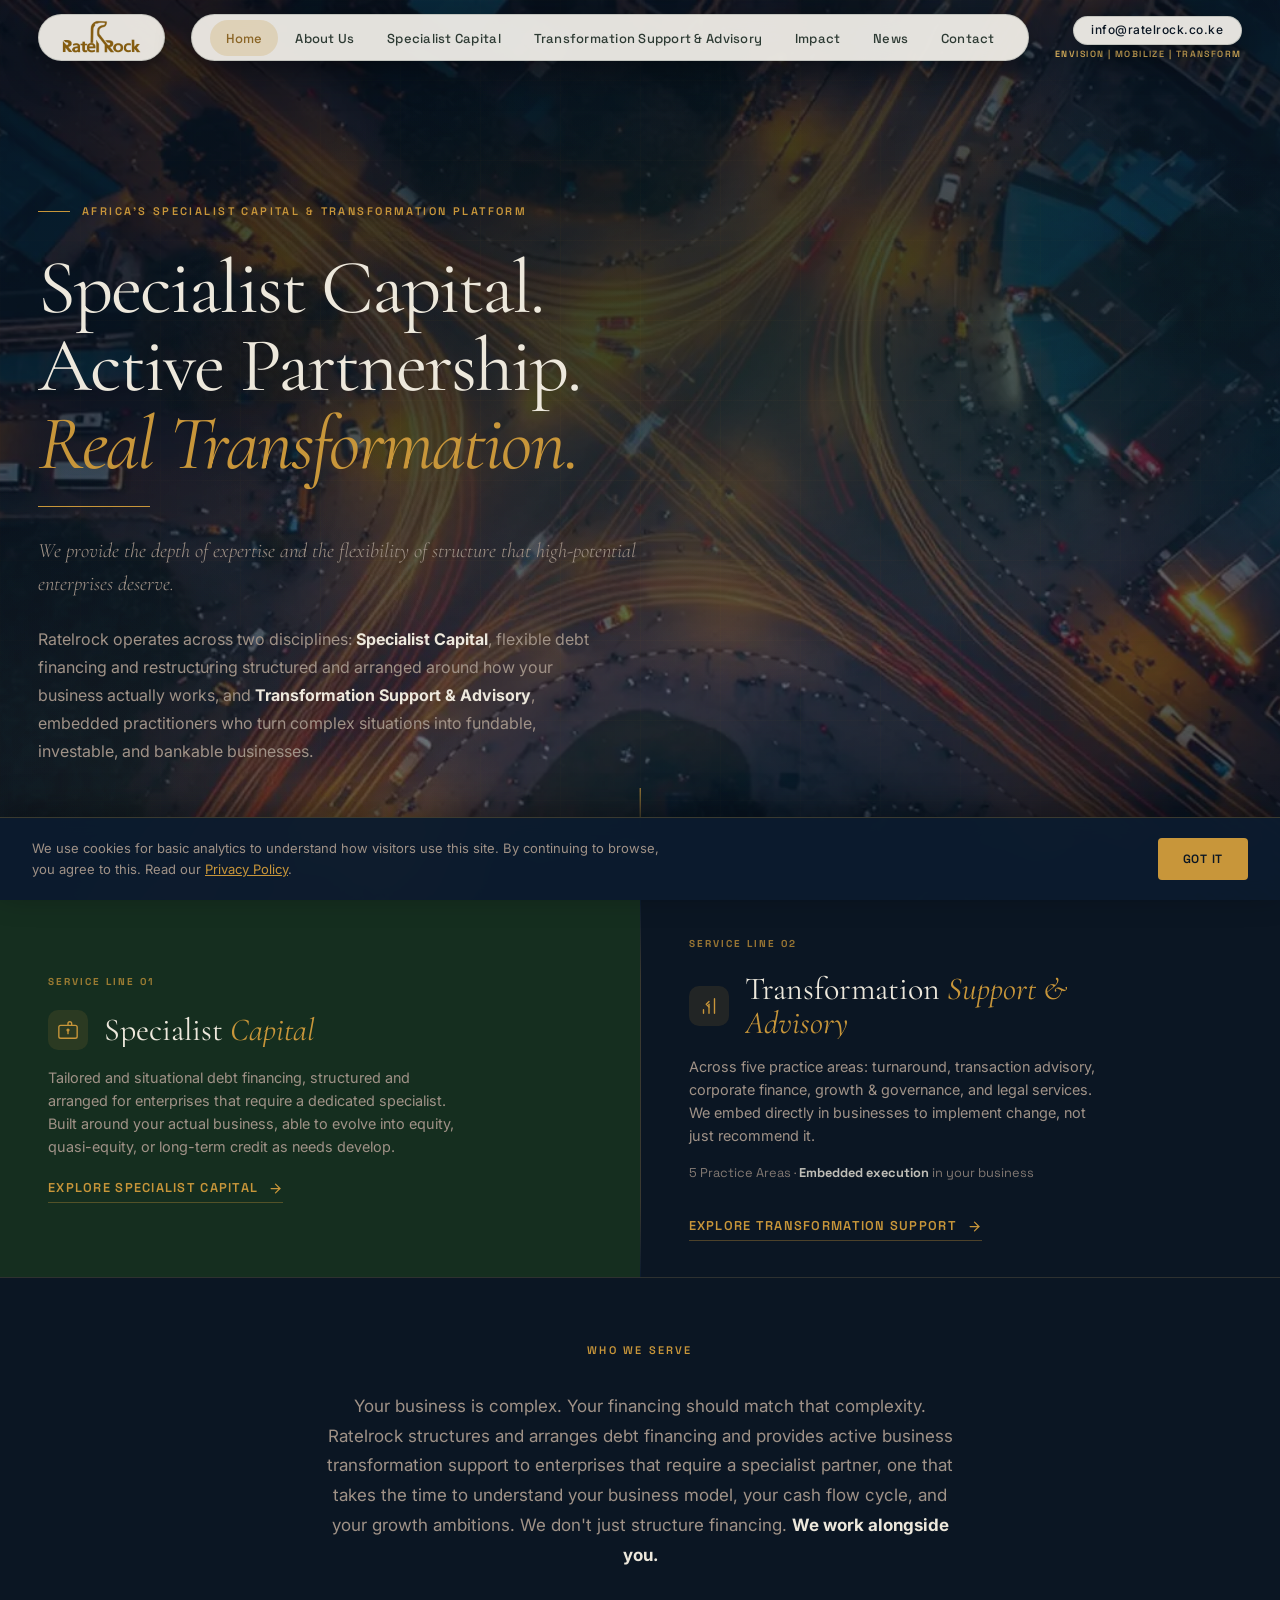
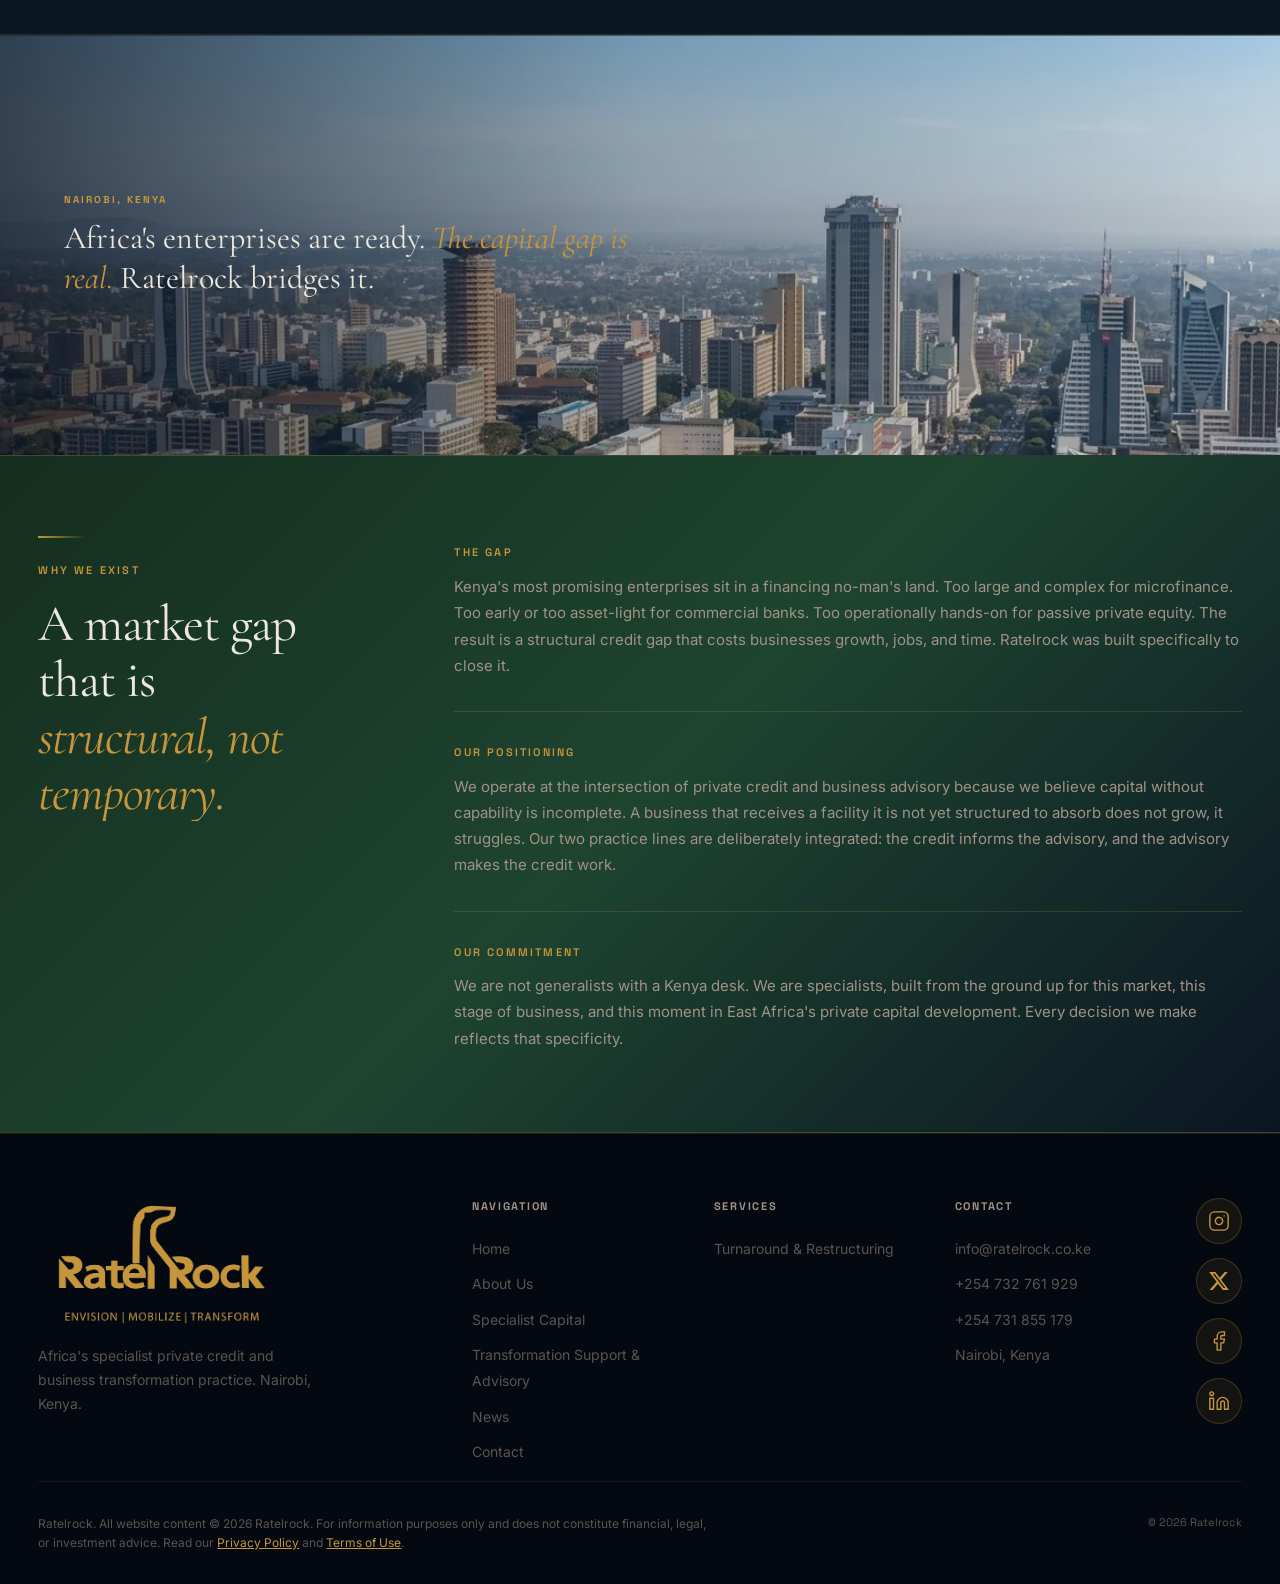
==== index.html @ 729c6f55 "Audit fixes: compress hero video to 1.4MB with poster, shorter intro curtain, skip link and main lan" ====
<!DOCTYPE html>
<html lang="en">
<head>
  <!-- Google tag (gtag.js) -->
  <script async src="https://www.googletagmanager.com/gtag/js?id=G-3D1BM93WL2"></script>
  <script>
    window.dataLayer = window.dataLayer || [];
    function gtag(){dataLayer.push(arguments);}
    gtag('js', new Date());
    gtag('config', 'G-3D1BM93WL2');
  </script>
  <meta charset="UTF-8" />
  <meta name="viewport" content="width=device-width, initial-scale=1.0" />
  <title>Ratelrock, Specialist Capital. Active Partnership. Real Transformation.</title>
  <meta name="description" content="Africa's specialist private credit and business transformation platform. Debt financing structured and arranged around your business, with hands-on transformation support for high-potential enterprises." />
  <link rel="canonical" href="https://www.ratelrock.com" />
  <!-- Open Graph -->
  <meta property="og:type" content="website" />
  <meta property="og:site_name" content="Ratelrock" />
  <meta property="og:title" content="Ratelrock | Specialist Capital. Active Partnership. Real Transformation." />
  <meta property="og:description" content="Africa's specialist private credit and business transformation platform. Debt financing structured and arranged around your business, with hands-on transformation support for high-potential enterprises." />
  <meta property="og:url" content="https://www.ratelrock.com" />
  <meta property="og:image" content="https://www.ratelrock.com/images/og/ratelrock-og.jpg" />
  <meta property="og:image:width" content="1200" />
  <meta property="og:image:height" content="630" />
  <!-- Twitter Card -->
  <meta name="twitter:card" content="summary_large_image" />
  <meta name="twitter:title" content="Ratelrock | Specialist Capital. Active Partnership. Real Transformation." />
  <meta name="twitter:description" content="Africa's specialist private credit and business transformation platform. Debt financing structured and arranged around your business, with hands-on transformation support for high-potential enterprises." />
  <meta name="twitter:image" content="https://www.ratelrock.com/images/og/ratelrock-og.jpg" />
  <link rel="preconnect" href="https://fonts.googleapis.com" />
  <link rel="preconnect" href="https://fonts.gstatic.com" crossorigin />
  <link rel="icon" href="favicon.png" type="image/png" sizes="32x32" />
  <link rel="icon" href="favicon.svg" type="image/svg+xml" />
  <link rel="icon" href="favicon.ico" sizes="32x32" />
  <link rel="stylesheet" href="css/style.css" />
  <link rel="stylesheet" href="css/nav-float.css?v=9" />
  <link rel="stylesheet" href="css/motion.css?v=5" />
  <script type="application/ld+json">
  {
    "@context": "https://schema.org",
    "@type": ["Organization", "FinancialService"],
    "name": "Ratelrock",
    "url": "https://www.ratelrock.com",
    "logo": "https://www.ratelrock.com/favicon.svg",
    "sameAs": [
      "https://www.instagram.com/ratelrockafrica",
      "https://x.com/RatelrockAfrica",
      "https://www.facebook.com/share/19UPVhDXEk/",
      "https://www.linkedin.com/company/ratelrockafrica/"
    ],
    "description": "Africa's specialist private credit and business transformation platform, structuring and arranging debt financing and providing hands-on transformation support for high-potential enterprises in Kenya and East Africa.",
    "address": {
      "@type": "PostalAddress",
      "addressLocality": "Nairobi",
      "addressCountry": "KE"
    },
    "contactPoint": [
      {
        "@type": "ContactPoint",
        "email": "info@ratelrock.co.ke",
        "contactType": "customer service"
      }
    ]
  }
  </script>
  <style>
    @media (max-width: 768px) {
      .why-exist-grid { grid-template-columns: 1fr !important; gap: 2.5rem !important; }
    }
    /* ===== WHAT WE DO - LIGHT BG + FLOATING SHAPES ===== */
    @keyframes wwd-float-a {
      0%,100% { transform: rotate(-28deg) translate(0,0); }
      30%     { transform: rotate(-26deg) translate(14px,-20px); }
      65%     { transform: rotate(-30deg) translate(-10px,12px); }
    }
    @keyframes wwd-float-b {
      0%,100% { transform: rotate(18deg) translate(0,0); }
      40%     { transform: rotate(20deg) translate(-18px,14px); }
      75%     { transform: rotate(16deg) translate(10px,-10px); }
    }
    @keyframes wwd-float-c {
      0%,100% { transform: rotate(38deg) translate(0,0); }
      50%     { transform: rotate(36deg) translate(12px,18px); }
    }
    @keyframes wwd-float-d {
      0%,100% { transform: rotate(-12deg) translate(0,0); }
      45%     { transform: rotate(-14deg) translate(-8px,-14px); }
      80%     { transform: rotate(-10deg) translate(14px,8px); }
    }
    .wwd-shapes {
      position: absolute;
      inset: 0;
      overflow: hidden;
      pointer-events: none;
      z-index: 0;
    }
    .wwd-shape {
      position: absolute;
      border-radius: 70px;
      will-change: transform;
    }
    /* Service cards on light bg */
    #what-we-do .service-card {
      background: #fff;
      border: 1px solid rgba(21,46,31,0.1);
      box-shadow: 0 2px 20px rgba(21,46,31,0.06);
    }
    #what-we-do .service-card:hover {
      background: #fff;
      border-color: rgba(200,150,58,0.4);
      box-shadow: 0 8px 32px rgba(21,46,31,0.1);
    }
    #what-we-do .service-card__title { color: var(--c-dark-text); }
    #what-we-do .service-card__body  { color: var(--c-dark-text-2); }
    #what-we-do .service-card__meta  { color: var(--c-dark-text-2); }
    #what-we-do .service-card__meta strong { color: var(--c-dark-text); }
    #what-we-do .section-title    { color: var(--c-dark-text); }
    #what-we-do .section-subtitle { color: var(--c-dark-text-2); }
    #what-we-do .section-eyebrow  { color: var(--c-gold); }

    /* ===== RATELROCK DIFFERENCE - floating shapes ===== */
    .rld-shapes {
      position: absolute;
      inset: 0;
      overflow: hidden;
      pointer-events: none;
      z-index: 0;
    }
    .rld-shape {
      position: absolute;
      border-radius: 70px;
      will-change: transform;
    }
    #difference .container { position: relative; z-index: 1; }

    /* ===== GATEWAY PANELS ===== */
    .gateway {
      display: flex;
      min-height: 200px;
      border-bottom: 1px solid var(--c-border);
    }
    .gateway__panel {
      flex: 1;
      position: relative;
      overflow: hidden;
      text-decoration: none;
      display: flex;
      align-items: center;
      padding: 2.25rem 3rem;
      transition: background 0.35s ease;
    }
    .gateway__panel--capital   { background: var(--c-green); }
    .gateway__panel--transform { background: var(--c-bg-2); }
    .gateway__panel::before {
      content: attr(data-num);
      position: absolute;
      top: -0.15em;
      right: 1.5rem;
      font-family: var(--f-display);
      font-size: clamp(9rem, 15vw, 16rem);
      font-weight: 700;
      color: rgba(255,255,255,0.04);
      line-height: 1;
      pointer-events: none;
      user-select: none;
    }
    .gateway__panel-inner {
      position: relative;
      z-index: 1;
      max-width: 480px;
    }
    .gateway__eyebrow {
      font-family: var(--f-ui);
      font-size: 0.625rem;
      font-weight: 700;
      letter-spacing: 0.2em;
      text-transform: uppercase;
      color: rgba(200,150,58,0.75);
      margin-bottom: 1.25rem;
    }
    .gateway__title {
      font-family: var(--f-display);
      font-size: clamp(1.75rem, 2.5vw, 2.75rem);
      font-weight: 400;
      line-height: 1.05;
      color: var(--c-text);
      margin-bottom: 1rem;
    }
    .gateway__title em { font-style: italic; color: var(--c-gold); }
    .gateway__title-row {
      display: flex;
      align-items: center;
      gap: 1rem;
      margin-bottom: 1rem;
    }
    .gateway__icon {
      display: inline-flex;
      align-items: center;
      justify-content: center;
      width: 40px;
      height: 40px;
      flex-shrink: 0;
      border-radius: 10px;
      background: rgba(200,150,58,0.12);
      color: var(--c-gold);
    }
    .gateway__title { margin-bottom: 0; }
    .gateway__sub {
      font-size: 0.9rem;
      line-height: 1.6;
      color: var(--c-text-2);
      margin-bottom: 1rem;
      max-width: 420px;
    }
    .gateway__meta {
      font-family: var(--f-ui);
      font-size: 0.8rem;
      color: var(--c-text-2);
      margin-bottom: 1.75rem;
      opacity: 0.8;
    }
    .gateway__meta strong { color: var(--c-text); }
    .gateway__cta {
      display: inline-flex;
      align-items: center;
      gap: 0.6rem;
      font-family: var(--f-ui);
      font-size: 0.8rem;
      font-weight: 600;
      letter-spacing: 0.1em;
      text-transform: uppercase;
      color: var(--c-gold);
      border-bottom: 1px solid rgba(200,150,58,0.35);
      padding-bottom: 0.25rem;
      transition: gap 0.25s ease, border-color 0.25s ease;
    }
    .gateway__panel:hover .gateway__cta {
      gap: 1rem;
      border-color: var(--c-gold);
    }
    .gateway__panel--capital:hover,
    .gateway__panel--transform:hover { background: var(--c-light); }
    /* Text colour flip on hover */
    .gateway__eyebrow,
    .gateway__title,
    .gateway__title em,
    .gateway__sub,
    .gateway__meta,
    .gateway__meta strong,
    .gateway__cta { transition: color 0.35s ease; }
    .gateway__panel:hover .gateway__eyebrow  { color: var(--c-gold); opacity:1; }
    .gateway__panel:hover .gateway__title    { color: var(--c-dark-text); }
    .gateway__panel:hover .gateway__title em { color: var(--c-gold); }
    .gateway__panel:hover .gateway__sub      { color: var(--c-dark-text-2); }
    .gateway__panel:hover .gateway__meta     { color: var(--c-dark-text-2); opacity:1; }
    .gateway__panel:hover .gateway__meta strong { color: var(--c-dark-text); }
    .gateway__panel:hover .gateway__cta      { color: var(--c-gold); border-color: rgba(200,150,58,0.5); }
    .gateway__panel:hover .gateway__icon     { background: rgba(21,46,31,0.08); }
    .gateway__panel:hover::before            { color: rgba(21,46,31,0.04); }
    /* Pill shapes - hidden until hover */
    .gateway__pills {
      position: absolute;
      inset: 0;
      overflow: hidden;
      pointer-events: none;
      z-index: 0;
    }
    .gateway__pill {
      position: absolute;
      border-radius: 70px;
      opacity: 0;
      will-change: transform, opacity;
      transition: opacity 0.6s ease, background 0.4s ease, border-color 0.4s ease;
    }
    .gateway__panel:hover .gateway__pill { opacity: 1; }
    /* Light-surface pill colours on hover */
    .gateway__panel:hover .gateway__pill {
      background: rgba(21,46,31,0.06) !important;
      box-shadow: 0 4px 28px rgba(21,46,31,0.04), inset 0 1px 0 rgba(255,255,255,0.55) !important;
      border: 1px solid rgba(21,46,31,0.06) !important;
    }
    .gateway__divider {
      width: 1px;
      flex-shrink: 0;
      align-self: stretch;
      background: linear-gradient(to bottom,
        transparent 0%,
        rgba(200,150,58,0.25) 20%,
        rgba(200,150,58,0.25) 80%,
        transparent 100%);
    }
    @media (max-width: 768px) {
      .gateway { flex-direction: column; min-height: auto; }
      .gateway__panel { padding: 3.5rem 1.5rem; }
      .gateway__divider {
        width: auto; height: 1px;
        background: linear-gradient(to right,
          transparent 0%,
          rgba(200,150,58,0.25) 20%,
          rgba(200,150,58,0.25) 80%,
          transparent 100%);
      }
    }
  </style>
</head>
<body>
<a class="skip-link" href="#main-content">Skip to main content</a>

<!-- ===== NAVIGATION ===== -->
<nav class="nav" role="navigation" aria-label="Main navigation">
  <div class="nav__inner">
    <a href="/" class="nav__logo" aria-label="Ratelrock, Home">
      <img src="images/Logos/logo.png" alt="Ratelrock" style="width:157px;height:56px;object-fit:contain;display:block;">
    </a>
    <div class="nav__pill">
      <ul class="nav__links" role="list">
      <li><a href="/"                   class="nav__link nav__link--active">Home</a></li>
      <li><a href="/about"                   class="nav__link">About Us</a></li>
      <li><a href="/special-capital"          class="nav__link">Specialist Capital</a></li>
      <li><a href="/transformation-support-advisory" class="nav__link">Transformation Support &amp; Advisory</a></li>
      <li><a href="/impact"                  class="nav__link">Impact</a></li>
      <li><a href="/news"                    class="nav__link">News</a></li>
      <li><a href="/contact"                 class="nav__link">Contact</a></li>
    </ul>
      <button class="nav__hamburger" aria-label="Open menu" aria-expanded="false">
      <span></span><span></span><span></span>
    </button>
    </div>
    <div class="nav__ctas">
      <a href="mailto:info@ratelrock.co.ke" class="nav__email" aria-label="Email Ratelrock">info@ratelrock.co.ke</a>
      <p class="nav__tagline">Envision | Mobilize | Transform</p>
    </div>
  </div>
</nav>

<!-- Mobile Nav -->
<nav class="mobile-nav" aria-label="Mobile navigation" style="display:none;">
  <button class="mobile-nav__close" aria-label="Close menu">?</button>
  <a href="/"                   class="mobile-nav__link">Home</a>
  <a href="/about"                   class="mobile-nav__link">About Us</a>
  <a href="/special-capital"          class="mobile-nav__link">Specialist Capital</a>
  <a href="/transformation-support-advisory" class="mobile-nav__link">Transformation Support &amp; Advisory</a>
  <a href="/impact"                  class="mobile-nav__link">Impact</a>
  <a href="/news"                    class="mobile-nav__link">News</a>
  <a href="/contact"                 class="mobile-nav__link">Contact</a>
</nav>
<main id="main-content" tabindex="-1">

<!-- ===== HERO ===== -->
<section class="hero" aria-label="Hero">
  <div class="hero__bg">
    <video autoplay muted loop playsinline preload="metadata" poster="images/hero/home-poster.webp">
      <source src="images/hero/home.mp4" type="video/mp4">
    </video>
  </div>
  <div class="hero__grid" aria-hidden="true"></div>


  <div class="container">
    <div class="hero__content">
      <p class="hero__label hero-anim">Africa's Specialist Capital &amp; Transformation Platform</p>
      <h1 class="hero__title hero-anim">
        Specialist Capital.<br>
        Active Partnership.<br>
        <em>Real Transformation.</em>
      </h1>
      <p class="hero__subtitle hero-anim">
        We provide the depth of expertise and the flexibility of structure that high-potential enterprises deserve.
      </p>
      <p class="hero__body hero-anim">
        Ratelrock operates across two disciplines: <strong style="color:var(--c-text);">Specialist Capital</strong>, flexible debt financing and restructuring structured and arranged around how your business actually works, and <strong style="color:var(--c-text);">Transformation Support &amp; Advisory</strong>, embedded practitioners who turn complex situations into fundable, investable, and bankable businesses.
      </p>
    </div>
  </div>

  <div class="hero__scroll" aria-hidden="true">
    <div class="hero__scroll-line"></div>
    <span>Scroll</span>
  </div>
</section>

<!-- ===== GATEWAY PANELS ===== -->
<section class="gateway" aria-label="Our two disciplines">

  <a href="/special-capital" class="gateway__panel gateway__panel--capital" data-num="01">
    <div class="gateway__pills" aria-hidden="true">
      <div class="gateway__pill" style="width:420px;height:88px;top:-30px;left:-80px;animation:wwd-float-a 22s ease-in-out infinite;"></div>
      <div class="gateway__pill" style="width:300px;height:70px;top:45%;right:-60px;animation:wwd-float-b 26s ease-in-out infinite;animation-delay:-7s;"></div>
      <div class="gateway__pill" style="width:360px;height:78px;bottom:-28px;left:20%;animation:wwd-float-c 28s ease-in-out infinite;animation-delay:-12s;"></div>
      <div class="gateway__pill" style="width:260px;height:65px;top:20%;left:35%;animation:wwd-float-d 24s ease-in-out infinite;animation-delay:-4s;"></div>
    </div>
    <div class="gateway__panel-inner reveal" style="position:relative;z-index:1;">
      <p class="gateway__eyebrow">Service Line 01</p>
      <div class="gateway__title-row">
        <div class="gateway__icon" aria-hidden="true">
          <svg width="22" height="22" viewBox="0 0 24 24" fill="none" stroke="currentColor" stroke-width="1.5" stroke-linecap="round" stroke-linejoin="round"><rect x="2" y="7" width="20" height="14" rx="2"/><path d="M16 7V5a2 2 0 0 0-4 0v2"/><line x1="12" y1="12" x2="12" y2="16"/><circle cx="12" cy="12" r="1" fill="currentColor"/></svg>
        </div>
        <h2 class="gateway__title">Specialist <em>Capital</em></h2>
      </div>
      <p class="gateway__sub">Tailored and situational debt financing, structured and arranged for enterprises that require a dedicated specialist. Built around your actual business, able to evolve into equity, quasi-equity, or long-term credit as needs develop.</p>

      <span class="gateway__cta">
        Explore Specialist Capital
        <svg width="15" height="15" viewBox="0 0 24 24" fill="none" stroke="currentColor" stroke-width="2" stroke-linecap="round" stroke-linejoin="round" aria-hidden="true"><path d="M5 12h14"/><path d="m12 5 7 7-7 7"/></svg>
      </span>
    </div>
  </a>

  <div class="gateway__divider" aria-hidden="true"></div>

  <a href="/transformation-support-advisory" class="gateway__panel gateway__panel--transform" data-num="02">
    <div class="gateway__pills" aria-hidden="true">
      <div class="gateway__pill" style="width:380px;height:82px;top:-25px;right:-60px;animation:wwd-float-b 24s ease-in-out infinite;animation-delay:-5s;"></div>
      <div class="gateway__pill" style="width:320px;height:72px;top:40%;left:-50px;animation:wwd-float-a 27s ease-in-out infinite;animation-delay:-10s;"></div>
      <div class="gateway__pill" style="width:440px;height:90px;bottom:-30px;right:10%;animation:wwd-float-d 30s ease-in-out infinite;animation-delay:-16s;"></div>
      <div class="gateway__pill" style="width:280px;height:66px;top:18%;left:40%;animation:wwd-float-c 22s ease-in-out infinite;animation-delay:-8s;"></div>
    </div>
    <div class="gateway__panel-inner reveal" style="position:relative;z-index:1;">
      <p class="gateway__eyebrow">Service Line 02</p>
      <div class="gateway__title-row">
        <div class="gateway__icon" aria-hidden="true">
          <svg width="22" height="22" viewBox="0 0 24 24" fill="none" stroke="currentColor" stroke-width="1.5" stroke-linecap="round" stroke-linejoin="round"><path d="M12 20V10"/><path d="M18 20V4"/><path d="M6 20v-4"/><path d="M12 7l-3 3 3 3"/></svg>
        </div>
        <h2 class="gateway__title">Transformation <em>Support &amp; Advisory</em></h2>
      </div>
      <p class="gateway__sub">Across five practice areas: turnaround, transaction advisory, corporate finance, growth &amp; governance, and legal services. We embed directly in businesses to implement change, not just recommend it.</p>
      <p class="gateway__meta">5 Practice Areas · <strong>Embedded execution</strong> in your business</p>
      <span class="gateway__cta">
        Explore Transformation Support
        <svg width="15" height="15" viewBox="0 0 24 24" fill="none" stroke="currentColor" stroke-width="2" stroke-linecap="round" stroke-linejoin="round" aria-hidden="true"><path d="M5 12h14"/><path d="m12 5 7 7-7 7"/></svg>
      </span>
    </div>
  </a>

</section>

<!-- ===== DUAL AUDIENCE TOGGLE ===== -->
<section class="section--sm" style="background:var(--c-bg-2); border-bottom:1px solid var(--c-border);">
  <div class="container">
    <div class="reveal" style="text-align:center; margin-bottom:2rem;">
      <p class="section-eyebrow">Who We Serve</p>
    </div>
    <div id="panel-enterprise" class="toggle__panel active" role="tabpanel">
      <p class="toggle__content">
        Your business is complex. Your financing should match that complexity. Ratelrock structures and arranges debt financing and provides active business transformation support to enterprises that require a specialist partner, one that takes the time to understand your business model, your cash flow cycle, and your growth ambitions. We don't just structure financing. <strong style="color:var(--c-text);">We work alongside you.</strong>
      </p>
    </div>
  </div>
</section>


<!-- ===== NAIROBI IMAGE BREAK ===== -->
<div class="img-full-section reveal">
  <img src="images/other_images/Nairobi.webp" alt="Nairobi cityscape, Kenya's commercial capital" loading="lazy" />
  <div class="img-full-section__overlay"></div>
  <div class="img-full-section__content">
    <div style="max-width:600px;">
      <p style="font-family:var(--f-ui);font-size:0.625rem;font-weight:700;letter-spacing:0.2em;text-transform:uppercase;color:var(--c-gold);margin-bottom:0.625rem;">Nairobi, Kenya</p>
      <p style="font-family:var(--f-display);font-size:clamp(1.375rem,2.5vw,2.125rem);font-weight:400;color:var(--c-text);line-height:1.25;">Africa's enterprises are ready. <em style="color:var(--c-gold);">The capital gap is real.</em> Ratelrock bridges it.</p>
    </div>
  </div>
</div>

<!-- ===== WHY WE EXIST ===== -->
<section class="section investor-band" id="why-ratelrock">
  <div class="container">
    <div style="display:grid; grid-template-columns: 320px 1fr; gap: 6rem; align-items: start;; transition-delay:0ms;" class="reveal why-exist-grid">

      <div>
        <div class="gold-line"></div>
        <p class="section-eyebrow">Why We Exist</p>
        <h2 class="section-title">A market gap that is<br><em>structural, not temporary.</em></h2>
      </div>

      <div style="display:flex; flex-direction:column; gap:2rem; padding-top:0.5rem;">
        <div style="padding-bottom:2rem; border-bottom:1px solid rgba(200,150,58,0.2);">
          <p class="section-eyebrow" style="margin-bottom:0.75rem;">The Gap</p>
          <p style="font-size:0.9375rem;line-height:1.75;color:var(--c-text-2);">Kenya's most promising enterprises sit in a financing no-man's land. Too large and complex for microfinance. Too early or too asset-light for commercial banks. Too operationally hands-on for passive private equity. The result is a structural credit gap that costs businesses growth, jobs, and time. Ratelrock was built specifically to close it.</p>
        </div>
        <div style="padding-bottom:2rem; border-bottom:1px solid rgba(200,150,58,0.2);">
          <p class="section-eyebrow" style="margin-bottom:0.75rem;">Our Positioning</p>
          <p style="font-size:0.9375rem;line-height:1.75;color:var(--c-text-2);">We operate at the intersection of private credit and business advisory because we believe capital without capability is incomplete. A business that receives a facility it is not yet structured to absorb does not grow, it struggles. Our two practice lines are deliberately integrated: the credit informs the advisory, and the advisory makes the credit work.</p>
        </div>
        <div>
          <p class="section-eyebrow" style="margin-bottom:0.75rem;">Our Commitment</p>
          <p style="font-size:0.9375rem;line-height:1.75;color:var(--c-text-2);">We are not generalists with a Kenya desk. We are specialists, built from the ground up for this market, this stage of business, and this moment in East Africa's private capital development. Every decision we make reflects that specificity.</p>
        </div>
      </div>

    </div>
  </div>
</section>


  </div>
</div>
<!-- ===== FOOTER ===== -->
</main>
<footer class="footer" role="contentinfo">
  <div class="container">
    <div class="footer__inner">
      <div class="footer__brand-col">
        <img src="images/Logos/footer.png" alt="Ratelrock" loading="lazy" style="width:100%;max-width:250px;height:auto;margin-bottom:0.75rem;display:block;">
        <p class="footer__brand-desc">Africa's specialist private credit and business transformation practice. Nairobi, Kenya.</p>
      </div>

      <div>
        <p class="footer__col-title">Navigation</p>
        <ul class="footer__links">
          <li><a href="/"                   class="footer__link">Home</a></li>
          <li><a href="/about"                   class="footer__link">About Us</a></li>
          <li><a href="/special-capital"          class="footer__link">Specialist Capital</a></li>
          <li><a href="/transformation-support-advisory" class="footer__link">Transformation Support &amp; Advisory</a></li>
          <li><a href="/news"                    class="footer__link">News</a></li>
          <li><a href="/contact"                 class="footer__link">Contact</a></li>
        </ul>
      </div>

      <div>
        <p class="footer__col-title">Services</p>
        <ul class="footer__links">
          <li><a href="/transformation-support-advisory" class="footer__link">Turnaround &amp; Restructuring</a></li>
        </ul>
      </div>

      <div>
        <p class="footer__col-title">Contact</p>
        <ul class="footer__links">
          <li><a href="mailto:info@ratelrock.co.ke" class="footer__link">info@ratelrock.co.ke</a></li>
          <li><a href="tel:+254732761929" class="footer__link">+254 732 761 929</a></li>
          <li><a href="tel:+254731855179" class="footer__link">+254 731 855 179</a></li>
          <li><span class="footer__link" style="cursor:default;">Nairobi, Kenya</span></li>
        </ul>
      </div>
      <div class="footer__social-col">
        <div class="footer__social">
          <a href="https://www.instagram.com/ratelrockafrica" target="_blank" rel="noopener noreferrer" aria-label="Ratelrock on Instagram" class="footer__social-link"><svg viewBox="0 0 24 24" fill="none" stroke="currentColor" stroke-width="1.5" stroke-linecap="round" stroke-linejoin="round" aria-hidden="true"><rect x="2" y="2" width="20" height="20" rx="5" ry="5"/><path d="M16 11.37A4 4 0 1 1 12.63 8 4 4 0 0 1 16 11.37z"/><line x1="17.5" y1="6.5" x2="17.51" y2="6.5"/></svg></a>
          <a href="https://x.com/RatelrockAfrica" target="_blank" rel="noopener noreferrer" aria-label="Ratelrock on X" class="footer__social-link"><svg viewBox="0 0 24 24" fill="currentColor" aria-hidden="true"><path d="M18.244 2.25h3.308l-7.227 8.26 8.502 11.24H16.17l-5.214-6.817L4.99 21.75H1.68l7.73-8.835L1.254 2.25H8.08l4.713 6.231zm-1.161 17.52h1.833L7.084 4.126H5.117z"/></svg></a>
          <a href="https://www.facebook.com/share/19UPVhDXEk/" target="_blank" rel="noopener noreferrer" aria-label="Ratelrock on Facebook" class="footer__social-link"><svg viewBox="0 0 24 24" fill="none" stroke="currentColor" stroke-width="1.5" stroke-linecap="round" stroke-linejoin="round" aria-hidden="true"><path d="M18 2h-3a5 5 0 0 0-5 5v3H7v4h3v8h4v-8h3l1-4h-4V7a1 1 0 0 1 1-1h3z"/></svg></a>
          <a href="https://www.linkedin.com/company/ratelrockafrica/" target="_blank" rel="noopener noreferrer" aria-label="Ratelrock on LinkedIn" class="footer__social-link"><svg viewBox="0 0 24 24" fill="none" stroke="currentColor" stroke-width="1.5" stroke-linecap="round" stroke-linejoin="round" aria-hidden="true"><path d="M16 8a6 6 0 0 1 6 6v7h-4v-7a2 2 0 0 0-2-2 2 2 0 0 0-2 2v7h-4v-7a6 6 0 0 1 6-6z"/><rect x="2" y="9" width="4" height="12"/><circle cx="4" cy="4" r="2"/></svg></a>
        </div>
      </div>

    </div>

      <div class="footer__disclaimer-block">
        <p class="footer__legal">Ratelrock. All website content &copy; 2026 Ratelrock. For information purposes only and does not constitute financial, legal, or investment advice. Read our <a href="/privacy-policy" style="color:var(--c-gold);text-decoration:underline;">Privacy Policy</a> and <a href="/terms-of-use" style="color:var(--c-gold);text-decoration:underline;">Terms of Use</a>.</p>
        <p class="footer__copy">&copy; 2026 Ratelrock</p>
      </div>
  </div>
</footer>

<div class="cookie-banner" role="region" aria-label="Cookie notice">
  <p class="cookie-banner__text">We use cookies for basic analytics to understand how visitors use this site. By continuing to browse, you agree to this. Read our <a href="/privacy-policy">Privacy Policy</a>.</p>
  <div class="cookie-banner__actions">
    <button type="button" class="cookie-banner__btn cookie-banner__btn--accept">Got it</button>
  </div>
</div>
<script src="js/main.js"></script>
<script src="js/nav-float.js?v=1"></script>
<script src="js/motion.js?v=5"></script>
</body>
</html>
---- css/style.css ----
﻿/* ======================================================
   RATELROCK - Global Stylesheet
   Premium Private Credit · East Africa
   ====================================================== */

@import url('https://fonts.googleapis.com/css2?family=Cormorant+Garamond:ital,wght@0,300;0,400;0,500;0,600;0,700;1,300;1,400;1,500&family=Inter:wght@300;400;500;600&family=Space+Grotesk:wght@300;400;500;600;700&display=swap');

/* ===== DESIGN TOKENS ===== */
:root {
  --c-bg:            #0C1B2E;
  --c-bg-2:          #0B1623;
  --c-bg-3:          #0F1F30;
  --c-bg-card:       rgba(255,255,255,0.03);
  --c-bg-card-hover: rgba(255,255,255,0.06);
  --c-green:         #152E1F;
  --c-green-2:       #1E4430;
  --c-gold:          #C8963A;
  --c-gold-2:        #DFB55E;
  --c-gold-bg:       rgba(200,150,58,0.08);
  --c-gold-border:   rgba(200,150,58,0.25);
  --c-text:          #EDE8DC;
  --c-text-2:        #A09287;
  --c-text-muted:    #5A5450;
  --c-light:         #F5F1EB;
  --c-light-2:       #EBE7E0;
  --c-dark-text:     #0B1623;
  --c-dark-text-2:   #3A3530;
  --c-border:        rgba(200,150,58,0.18);
  --c-border-light:  rgba(11,22,35,0.12);
  --c-white:         #FFFFFF;

  --f-display: 'Cormorant Garamond', Georgia, 'Times New Roman', serif;
  --f-body:    'Inter', -apple-system, BlinkMacSystemFont, 'Segoe UI', sans-serif;
  --f-ui:      'Space Grotesk', 'Inter', sans-serif;

  --ease-out:    cubic-bezier(0.22, 1, 0.36, 1);
  --ease-in-out: cubic-bezier(0.4, 0, 0.2, 1);
  --ease-spring: cubic-bezier(0.34, 1.56, 0.64, 1);

  --nav-h: 76px;
  --max-w: 1920px;
  --max-w-text: 760px;
}

/* ===== RESET & BASE ===== */
*, *::before, *::after { box-sizing: border-box; margin: 0; padding: 0; }

html {
  font-size: 16px;
  scroll-behavior: smooth;
  -webkit-font-smoothing: antialiased;
  -moz-osx-font-smoothing: grayscale;
  overflow-x: hidden;
}

body {
  font-family: var(--f-body);
  font-size: 1rem;
  line-height: 1.6;
  color: var(--c-text);
  background: var(--c-bg);
  overflow-x: hidden;
}

img { display: block; max-width: 100%; }
a { color: inherit; text-decoration: none; }
ul, ol { list-style: none; }
button { cursor: pointer; border: none; background: none; font-family: inherit; }
input, textarea, select { font-family: inherit; }

/* ===== TYPOGRAPHY ===== */
.t-label {
  font-family: var(--f-ui);
  font-size: 0.6875rem;
  font-weight: 600;
  letter-spacing: 0.16em;
  text-transform: uppercase;
  color: var(--c-gold);
}

.t-display {
  font-family: var(--f-display);
  font-weight: 400;
  line-height: 1.05;
  letter-spacing: -0.02em;
}

.t-heading {
  font-family: var(--f-display);
  font-weight: 500;
  line-height: 1.15;
  letter-spacing: -0.015em;
}

.t-body {
  font-family: var(--f-body);
  font-weight: 400;
  line-height: 1.7;
}

/* ===== LAYOUT ===== */
.container {
  width: 100%;
  max-width: var(--max-w);
  margin: 0 auto;
  padding: 0 clamp(1.25rem, 3vw, 3.5rem);
}

.container--narrow {
  max-width: 900px;
}

.section {
  padding: 7rem 0;
}

.section--sm {
  padding: 4rem 0;
}

.section--lg {
  padding: 10rem 0;
}

/* ===== NAVIGATION ===== */
.nav {
  position: fixed;
  top: 0;
  left: 0;
  right: 0;
  z-index: 1000;
  height: var(--nav-h);
  display: flex;
  align-items: center;
  transition: background 400ms var(--ease-in-out),
              box-shadow 400ms var(--ease-in-out),
              backdrop-filter 400ms var(--ease-in-out);
}

.nav.scrolled {
  background: rgba(21, 46, 31, 0.92);
  backdrop-filter: saturate(1.8) blur(20px);
  -webkit-backdrop-filter: saturate(1.8) blur(20px);
  box-shadow: 0 1px 0 rgba(200,150,58,0.15), 0 4px 32px rgba(0,0,0,0.4);
}

.nav__inner {
  display: flex;
  align-items: center;
  justify-content: space-between;
  width: 100%;
  max-width: var(--max-w);
  margin: 0 auto;
  padding: 0 clamp(1.25rem, 3vw, 3.5rem);
}

.nav__logo {
  display: flex;
  align-items: center;
  gap: 0.5rem;
  flex-shrink: 0;
}

.nav__logo-mark {
  width: 36px;
  height: 36px;
  background: linear-gradient(135deg, var(--c-gold) 0%, var(--c-gold-2) 100%);
  border-radius: 6px;
  display: flex;
  align-items: center;
  justify-content: center;
  font-family: var(--f-display);
  font-size: 1.125rem;
  font-weight: 600;
  color: var(--c-bg);
  letter-spacing: -0.02em;
}

.nav__logo-text {
  font-family: var(--f-display);
  font-size: 1.375rem;
  font-weight: 500;
  letter-spacing: 0.04em;
  color: var(--c-text);
}

.nav__logo-sub {
  font-family: var(--f-ui);
  font-size: 0.5625rem;
  font-weight: 500;
  letter-spacing: 0.12em;
  text-transform: uppercase;
  color: var(--c-text-2);
  display: block;
  line-height: 1;
}

.nav__links {
  display: flex;
  align-items: center;
  gap: 0.25rem;
}

.nav__link {
  font-family: var(--f-ui);
  font-size: 0.8125rem;
  font-weight: 500;
  letter-spacing: 0.02em;
  color: var(--c-text-2);
  padding: 0.5rem 0.875rem;
  border-radius: 6px;
  transition: color 200ms var(--ease-out), background 200ms var(--ease-out);
}

.nav__link:hover {
  color: var(--c-text);
  background: rgba(255,255,255,0.06);
}

.nav__link.active, .nav__link--active {
  color: var(--c-text);
  text-decoration: underline;
  text-decoration-color: var(--c-gold);
  text-decoration-thickness: 2.5px;
  text-underline-offset: 5px;
}

/* ── Nav dropdown ── */
.nav__item { position: relative; list-style: none; }
.nav__dropdown {
  position: absolute;
  top: calc(100% + 0.375rem);
  left: 0;
  min-width: 230px;
  background: var(--c-green);
  border: 1px solid rgba(200,150,58,0.25);
  border-radius: 10px;
  padding: 0.375rem;
  list-style: none;
  margin: 0;
  opacity: 0;
  pointer-events: none;
  transform: translateY(-6px);
  transition: opacity 180ms var(--ease-out), transform 180ms var(--ease-out);
  z-index: 200;
}
.nav__item--dropdown:hover .nav__dropdown {
  opacity: 1;
  pointer-events: all;
  transform: translateY(0);
}
.nav__dropdown__link {
  display: block;
  font-family: var(--f-ui);
  font-size: 0.775rem;
  font-weight: 500;
  letter-spacing: 0.02em;
  color: var(--c-text-2);
  padding: 0.575rem 0.875rem;
  border-radius: 6px;
  transition: color 180ms, background 180ms;
  white-space: nowrap;
}
.nav__dropdown__link:hover {
  color: var(--c-gold);
  background: rgba(200,150,58,0.08);
}

.nav__ctas {
  display: flex;
  flex-direction: column;
  align-items: flex-end;
  justify-content: center;
  gap: 0.375rem;
  margin-top: -0.375rem;
}

.nav__tagline {
  font-family: var(--f-ui);
  font-size: 0.5625rem;
  font-weight: 600;
  letter-spacing: 0.16em;
  text-transform: uppercase;
  color: var(--c-gold);
  white-space: nowrap;
}

.nav__email {
  font-size: 0.75rem;
  font-weight: 500;
  letter-spacing: 0.04em;
  color: rgba(200,150,58,0.85);
  text-decoration: none;
  border: 1px solid rgba(200,150,58,0.3);
  padding: 0.3rem 0.75rem;
  border-radius: 20px;
  transition: color 0.2s, border-color 0.2s, background 0.2s;
  white-space: nowrap;
}
.nav__email:hover {
  color: var(--c-gold);
  border-color: rgba(200,150,58,0.7);
  background: rgba(200,150,58,0.08);
}

.nav__hamburger {
  display: none;
  flex-direction: column;
  gap: 5px;
  padding: 8px;
  cursor: pointer;
}

.nav__hamburger span {
  display: block;
  width: 22px;
  height: 2px;
  background: var(--c-text);
  border-radius: 2px;
  transition: all 300ms var(--ease-out);
}

/* ===== BUTTONS ===== */
.btn {
  display: inline-flex;
  align-items: center;
  gap: 0.5rem;
  font-family: var(--f-ui);
  font-size: 0.8125rem;
  font-weight: 600;
  letter-spacing: 0.04em;
  text-transform: uppercase;
  padding: 0.75rem 1.5rem;
  border-radius: 6px;
  transition: all 250ms var(--ease-out);
  white-space: nowrap;
  cursor: pointer;
}

.btn--primary {
  background: linear-gradient(135deg, var(--c-gold) 0%, #B8842E 100%);
  color: var(--c-bg);
}

.btn--primary:hover {
  background: linear-gradient(135deg, var(--c-gold-2) 0%, var(--c-gold) 100%);
  transform: translateY(-1px);
  box-shadow: 0 8px 24px rgba(200,150,58,0.35);
}

.btn--secondary {
  background: transparent;
  color: var(--c-text);
  border: 1px solid var(--c-gold-border);
}

.btn--secondary:hover {
  background: var(--c-gold-bg);
  border-color: var(--c-gold);
  color: var(--c-gold-2);
  transform: translateY(-1px);
}

.btn--ghost {
  background: transparent;
  color: var(--c-gold);
  padding: 0;
  letter-spacing: 0.06em;
}

.btn--ghost:hover {
  color: var(--c-gold-2);
  gap: 0.75rem;
}

.btn--ghost::after {
  content: '→';
  transition: transform 200ms var(--ease-out);
}

.btn--ghost:hover::after {
  transform: translateX(4px);
}

.btn--light {
  background: var(--c-white);
  color: var(--c-bg);
}

.btn--light:hover {
  background: var(--c-light);
  transform: translateY(-1px);
}

.btn--outline-light {
  background: transparent;
  color: var(--c-white);
  border: 1px solid rgba(255,255,255,0.3);
}

.btn--outline-light:hover {
  background: rgba(255,255,255,0.1);
  border-color: rgba(255,255,255,0.6);
}

.btn--lg {
  font-size: 0.875rem;
  padding: 1rem 2rem;
}

/* ===== GOLD DIVIDER ===== */
.gold-line {
  width: 48px;
  height: 2px;
  background: linear-gradient(90deg, var(--c-gold), transparent);
  margin-bottom: 1.5rem;
}

.gold-line--center {
  margin-left: auto;
  margin-right: auto;
}

/* ===== SECTION HEADER ===== */
.section-header {
  margin-bottom: 4rem;
}

.section-header--center {
  text-align: center;
}

.section-header--center .gold-line {
  margin-left: auto;
  margin-right: auto;
  background: linear-gradient(90deg, transparent, var(--c-gold), transparent);
  width: 64px;
}

.section-eyebrow {
  font-family: var(--f-ui);
  font-size: 0.6875rem;
  font-weight: 600;
  letter-spacing: 0.2em;
  text-transform: uppercase;
  color: var(--c-gold);
  margin-bottom: 1rem;
}

.section-title {
  font-family: var(--f-display);
  font-size: clamp(2.25rem, 4vw, 3.25rem);
  font-weight: 400;
  line-height: 1.1;
  letter-spacing: -0.02em;
  color: var(--c-text);
  margin-bottom: 1.25rem;
}

.section-title em {
  font-style: italic;
  color: var(--c-gold);
}

.section-subtitle {
  font-size: 1.0625rem;
  line-height: 1.7;
  color: var(--c-text-2);
  max-width: 600px;
}

/* ===== HERO ===== */
.hero {
  position: relative;
  min-height: 100vh;
  display: flex;
  align-items: center;
  overflow: hidden;
  padding-top: var(--nav-h);
}

.hero__bg {
  position: absolute;
  inset: 0;
  overflow: hidden;
  z-index: 0;
}
.hero__bg video {
  position: absolute;
  inset: 0;
  width: 100%; height: 100%;
  object-fit: cover;
  object-position: center;
  z-index: 0;
}
.hero__bg::after {
  content: '';
  position: absolute;
  inset: 0;
  background:
    radial-gradient(ellipse 80% 60% at 60% 40%, rgba(21,46,31,0.4) 0%, transparent 60%),
    radial-gradient(ellipse 60% 80% at 10% 90%, rgba(200,150,58,0.06) 0%, transparent 50%),
    linear-gradient(160deg, rgba(7,14,26,0.82) 0%, rgba(11,22,35,0.72) 40%, rgba(15,31,48,0.62) 70%, rgba(7,14,26,0.82) 100%);
  z-index: 1;
}

.hero__grid {
  position: absolute;
  inset: 0;
  background-image:
    linear-gradient(rgba(200,150,58,0.04) 1px, transparent 1px),
    linear-gradient(90deg, rgba(200,150,58,0.04) 1px, transparent 1px);
  background-size: 80px 80px;
  z-index: 1;
  mask-image: radial-gradient(ellipse 80% 80% at 50% 50%, black, transparent);
  -webkit-mask-image: radial-gradient(ellipse 80% 80% at 50% 50%, black, transparent);
}

.hero__content {
  position: relative;
  z-index: 2;
  padding: 6rem 0 4rem;
}

.hero__label {
  font-family: var(--f-ui);
  font-size: 0.6875rem;
  font-weight: 600;
  letter-spacing: 0.22em;
  text-transform: uppercase;
  color: var(--c-gold);
  margin-bottom: 1.75rem;
  display: flex;
  align-items: center;
  gap: 0.75rem;
}

.hero__label::before {
  content: '';
  display: block;
  width: 32px;
  height: 1px;
  background: var(--c-gold);
}

.hero__title {
  font-family: var(--f-display);
  font-size: clamp(3rem, 6vw, 5.5rem);
  font-weight: 400;
  line-height: 1.02;
  letter-spacing: -0.025em;
  color: var(--c-text);
  margin-bottom: 1.75rem;
  max-width: 800px;
}

.hero__title em {
  font-style: italic;
  color: var(--c-gold);
}

.hero__subtitle {
  font-family: var(--f-display);
  font-size: clamp(1.1rem, 1.6vw, 1.3rem);
  font-style: italic;
  font-weight: 300;
  color: var(--c-text-2);
  margin-bottom: 1.5rem;
  max-width: 600px;
}

.hero__body {
  font-size: 1rem;
  line-height: 1.75;
  color: var(--c-text-2);
  max-width: 560px;
  margin-bottom: 2.5rem;
}

.hero__ctas {
  display: flex;
  align-items: center;
  gap: 1rem;
  flex-wrap: wrap;
}

.hero__scroll {
  position: absolute;
  bottom: 2.5rem;
  left: 50%;
  transform: translateX(-50%);
  z-index: 2;
  display: flex;
  flex-direction: column;
  align-items: center;
  gap: 0.5rem;
  font-family: var(--f-ui);
  font-size: 0.625rem;
  font-weight: 600;
  letter-spacing: 0.16em;
  text-transform: uppercase;
  color: var(--c-text-muted);
  animation: scrollPulse 2s ease-in-out infinite;
}

.hero__scroll-line {
  width: 1px;
  height: 48px;
  background: linear-gradient(180deg, var(--c-gold), transparent);
}

@keyframes scrollPulse {
  0%, 100% { opacity: 0.5; transform: translateX(-50%) translateY(0); }
  50% { opacity: 1; transform: translateX(-50%) translateY(4px); }
}

/* ===== PAGE HERO (inner pages) ===== */
.page-hero {
  position: relative;
  padding: calc(var(--nav-h) + 5rem) 0 5rem;
  overflow: hidden;
}

.page-hero__bg {
  position: absolute;
  inset: 0;
  z-index: 0;
}

.page-hero__bg-img {
  position: absolute;
  inset: 0;
  background-size: cover;
  background-position: center;
  opacity: 0.55;
  transition: opacity 1s ease;
}

.page-hero__bg-overlay {
  position: absolute;
  inset: 0;
  background: linear-gradient(160deg, rgba(7,14,26,0.82) 0%, rgba(7,14,26,0.45) 50%, rgba(7,14,26,0.75) 100%);
}

/* ===== IMAGE COMPONENTS ===== */
.img-panel {
  border-radius: 16px;
  overflow: hidden;
  position: relative;
}

.img-panel img {
  width: 100%;
  height: 100%;
  object-fit: cover;
  display: block;
  transition: transform 700ms var(--ease-out);
}

.img-panel:hover img {
  transform: scale(1.03);
}

.img-panel__caption {
  position: absolute;
  bottom: 0;
  left: 0;
  right: 0;
  padding: 1.5rem 1.75rem;
  background: linear-gradient(transparent, rgba(7,14,26,0.85));
  font-family: var(--f-display);
  font-style: italic;
  font-size: 0.9rem;
  color: rgba(237,232,220,0.8);
}

.img-grid--2 {
  display: grid;
  grid-template-columns: 1fr 1fr;
  gap: 1rem;
}

.img-grid--3 {
  display: grid;
  grid-template-columns: 1fr 1fr 1fr;
  gap: 1rem;
}

.img-grid--asymm {
  display: grid;
  grid-template-columns: 3fr 2fr;
  gap: 1rem;
}

.img-full-section {
  position: relative;
  height: 420px;
  overflow: hidden;
}

.img-full-section img {
  width: 100%;
  height: 100%;
  object-fit: cover;
  object-position: center 40%;
  display: block;
}

.img-full-section__overlay {
  position: absolute;
  inset: 0;
  background: linear-gradient(
    to right,
    rgba(7,14,26,0.75) 0%,
    rgba(7,14,26,0.3) 50%,
    rgba(7,14,26,0.1) 100%
  );
}

.img-full-section__content {
  position: absolute;
  inset: 0;
  display: flex;
  align-items: center;
  padding: 0 5%;
}

.img-stat-overlay {
  position: relative;
  border-radius: 16px;
  overflow: hidden;
}

.img-stat-overlay img {
  width: 100%;
  height: 400px;
  object-fit: cover;
  display: block;
}

.img-stat-overlay__content {
  position: absolute;
  inset: 0;
  background: linear-gradient(180deg, transparent 30%, rgba(7,14,26,0.92) 100%);
  display: flex;
  flex-direction: column;
  justify-content: flex-end;
  padding: 2rem;
}

/* ===== IMPACT PAGE ===== */
.impact-grid {
  display: grid;
  grid-template-columns: repeat(2, 1fr);
  gap: 1.5rem;
  margin-top: 3rem;
}

.impact-card {
  border-radius: 16px;
  overflow: hidden;
  position: relative;
  min-height: 340px;
  display: flex;
  flex-direction: column;
  justify-content: flex-end;
  transition: transform 300ms var(--ease-out);
}

.impact-card:hover {
  transform: translateY(-4px);
}

.impact-card img {
  position: absolute;
  inset: 0;
  width: 100%;
  height: 100%;
  object-fit: cover;
  transition: transform 600ms var(--ease-out);
}

.impact-card:hover img {
  transform: scale(1.04);
}

.impact-card__overlay {
  position: absolute;
  inset: 0;
  background: linear-gradient(transparent 20%, rgba(7,14,26,0.88) 100%);
}

.impact-card__content {
  position: relative;
  z-index: 1;
  padding: 2rem;
}

.impact-card__icon {
  width: 40px;
  height: 40px;
  margin-bottom: 1rem;
  color: var(--c-gold);
}

.impact-card__title {
  font-family: var(--f-display);
  font-size: 1.5rem;
  font-weight: 500;
  color: var(--c-text);
  margin-bottom: 0.625rem;
}

.impact-card__body {
  font-size: 0.875rem;
  line-height: 1.65;
  color: rgba(237,232,220,0.75);
}

@media (max-width: 768px) {
  .img-grid--2, .img-grid--3, .img-grid--asymm { grid-template-columns: 1fr; }
  .img-full-section { height: 300px; }
  .impact-grid { grid-template-columns: 1fr; }
}

.page-hero__content {
  position: relative;
  z-index: 1;
  max-width: 700px;
}

/* ===== TOGGLE ===== */
.toggle-wrapper {
  display: flex;
  justify-content: center;
  margin-bottom: 3rem;
}

.toggle {
  display: inline-flex;
  background: rgba(255,255,255,0.04);
  border: 1px solid var(--c-border);
  border-radius: 8px;
  padding: 4px;
}

.toggle__btn {
  font-family: var(--f-ui);
  font-size: 0.8125rem;
  font-weight: 600;
  letter-spacing: 0.03em;
  padding: 0.625rem 1.5rem;
  border-radius: 5px;
  color: var(--c-text-2);
  transition: all 250ms var(--ease-out);
  cursor: pointer;
}

.toggle__btn.active {
  background: linear-gradient(135deg, var(--c-gold) 0%, #B8842E 100%);
  color: var(--c-bg);
  box-shadow: 0 4px 12px rgba(200,150,58,0.3);
}

.toggle__panel {
  display: none;
  animation: fadeSlideUp 350ms var(--ease-out);
}

.toggle__panel.active {
  display: block;
}

.toggle__content {
  max-width: 640px;
  margin: 0 auto;
  text-align: center;
  font-size: 1.0625rem;
  line-height: 1.75;
  color: var(--c-text-2);
}

/* ===== SERVICE CARDS ===== */
.service-grid {
  display: grid;
  grid-template-columns: 1fr 1fr;
  gap: 1.5px;
  background: var(--c-border);
  border: 1px solid var(--c-border);
  border-radius: 16px;
  overflow: hidden;
}

.service-card {
  background: var(--c-bg-2);
  padding: 3rem;
  display: flex;
  flex-direction: column;
  gap: 1.25rem;
  transition: background 300ms var(--ease-out);
  position: relative;
  overflow: hidden;
}

.service-card::before {
  content: '';
  position: absolute;
  top: 0;
  left: 0;
  right: 0;
  height: 2px;
  background: linear-gradient(90deg, var(--c-gold), transparent);
  opacity: 0;
  transition: opacity 300ms var(--ease-out);
}

.service-card:hover {
  background: var(--c-bg-3);
}

.service-card:hover::before {
  opacity: 1;
}

.service-card__icon {
  width: 48px;
  height: 48px;
  border-radius: 10px;
  background: var(--c-gold-bg);
  border: 1px solid var(--c-gold-border);
  display: flex;
  align-items: center;
  justify-content: center;
  color: var(--c-gold);
}

.service-card__tag {
  font-family: var(--f-ui);
  font-size: 0.625rem;
  font-weight: 700;
  letter-spacing: 0.2em;
  text-transform: uppercase;
  color: var(--c-gold);
}

.service-card__title {
  font-family: var(--f-display);
  font-size: 1.875rem;
  font-weight: 500;
  line-height: 1.15;
  letter-spacing: -0.01em;
  color: var(--c-text);
}

.service-card__body {
  font-size: 0.9375rem;
  line-height: 1.7;
  color: var(--c-text-2);
}

.service-card__meta {
  font-family: var(--f-ui);
  font-size: 0.8125rem;
  color: var(--c-text-muted);
}

.service-card__meta strong {
  color: var(--c-text);
}

/* ===== DIFFERENCE CARDS ===== */
.diff-grid {
  display: grid;
  grid-template-columns: repeat(3, 1fr);
  gap: 1.5rem;
  margin-top: 3rem;
}

.diff-card {
  padding: 2.5rem;
  background: var(--c-bg-card);
  border: 1px solid var(--c-border);
  border-radius: 12px;
  transition: all 300ms var(--ease-out);
  position: relative;
  overflow: hidden;
}

.diff-card::after {
  content: '';
  position: absolute;
  inset: 0;
  background: linear-gradient(135deg, rgba(200,150,58,0.04) 0%, transparent 60%);
  opacity: 0;
  transition: opacity 300ms var(--ease-out);
}

.diff-card:hover {
  border-color: var(--c-gold-border);
  transform: translateY(-3px);
  box-shadow: 0 20px 60px rgba(0,0,0,0.3), 0 0 0 1px var(--c-gold-border);
}

.diff-card:hover::after {
  opacity: 1;
}

.diff-card__number {
  font-family: var(--f-display);
  font-size: 3.5rem;
  font-weight: 300;
  color: var(--c-gold);
  opacity: 0.35;
  line-height: 1;
  margin-bottom: 1.25rem;
}

.diff-card__title {
  font-family: var(--f-display);
  font-size: 1.5rem;
  font-weight: 500;
  color: var(--c-text);
  margin-bottom: 0.875rem;
}

.diff-card__body {
  font-size: 0.9375rem;
  line-height: 1.7;
  color: var(--c-text-2);
}

/* ===== PROCESS TIMELINE ===== */
.process-timeline {
  position: relative;
  display: grid;
  grid-template-columns: repeat(4, 1fr);
  gap: 0;
  margin-top: 3rem;
}

.process-timeline::before {
  content: '';
  position: absolute;
  top: 36px;
  left: calc(12.5% + 24px);
  right: calc(12.5% + 24px);
  height: 1px;
  background: linear-gradient(90deg, var(--c-gold), var(--c-gold-border), transparent);
}

.process-step {
  padding: 0 1.5rem 0 0;
  position: relative;
}

.process-step__dot {
  width: 48px;
  height: 48px;
  border-radius: 50%;
  background: var(--c-bg-2);
  border: 1px solid var(--c-gold-border);
  display: flex;
  align-items: center;
  justify-content: center;
  margin-bottom: 1.5rem;
  position: relative;
  z-index: 1;
  transition: all 300ms var(--ease-out);
  font-family: var(--f-ui);
  font-size: 0.875rem;
  font-weight: 600;
  color: var(--c-gold);
}

.process-step:hover .process-step__dot {
  background: var(--c-gold);
  color: var(--c-bg);
  box-shadow: 0 0 24px rgba(200,150,58,0.4);
}

.process-step__day {
  font-family: var(--f-ui);
  font-size: 0.625rem;
  font-weight: 700;
  letter-spacing: 0.16em;
  text-transform: uppercase;
  color: var(--c-gold);
  margin-bottom: 0.5rem;
}

.process-step__title {
  font-family: var(--f-display);
  font-size: 1.25rem;
  font-weight: 500;
  color: var(--c-text);
  margin-bottom: 0.625rem;
}

.process-step__body {
  font-size: 0.875rem;
  line-height: 1.65;
  color: var(--c-text-2);
}

/* ===== INVESTOR BAND ===== */
.investor-band {
  background: linear-gradient(135deg, var(--c-green) 0%, var(--c-green-2) 50%, var(--c-bg-2) 100%);
  border-top: 1px solid var(--c-border);
  border-bottom: 1px solid var(--c-border);
  padding: 5rem 0;
}

.investor-band__inner {
  display: grid;
  grid-template-columns: 1fr 1fr;
  gap: 4rem;
  align-items: center;
}

.investor-stats {
  display: grid;
  grid-template-columns: 1fr 1fr;
  gap: 2rem;
}

.investor-stat__value {
  font-family: var(--f-display);
  font-size: 2.75rem;
  font-weight: 400;
  color: var(--c-gold-2);
  line-height: 1;
  margin-bottom: 0.375rem;
}

.investor-stat__label {
  font-family: var(--f-ui);
  font-size: 0.75rem;
  font-weight: 500;
  letter-spacing: 0.06em;
  color: var(--c-text-2);
}

.investor-bullets {
  display: flex;
  flex-direction: column;
  gap: 0.75rem;
  margin: 1.5rem 0;
}

.investor-bullet {
  display: flex;
  align-items: flex-start;
  gap: 0.75rem;
  font-size: 0.9375rem;
  color: var(--c-text-2);
}

.investor-bullet::before {
  content: '';
  flex-shrink: 0;
  width: 5px;
  height: 5px;
  border-radius: 50%;
  background: var(--c-gold);
  margin-top: 0.55rem;
}

/* ===== LIGHT SECTION ===== */
.section--light {
  background: var(--c-light);
  color: var(--c-dark-text);
}

.section--light .section-title {
  color: var(--c-dark-text);
}

.section--light .section-subtitle {
  color: var(--c-dark-text-2);
}

.section--light .section-eyebrow {
  color: var(--c-gold);
}

.section--light .diff-card {
  background: var(--c-white);
  border-color: var(--c-border-light);
  box-shadow: 0 2px 20px rgba(0,0,0,0.06);
}

.section--light .diff-card:hover {
  border-color: var(--c-gold);
  box-shadow: 0 12px 40px rgba(0,0,0,0.12);
}

.section--light .diff-card__title {
  color: var(--c-dark-text);
}

.section--light .diff-card__body {
  color: var(--c-dark-text-2);
}

/* ===== STATS ROW ===== */
.stats-row {
  display: grid;
  grid-template-columns: repeat(3, 1fr);
  gap: 1px;
  background: var(--c-border);
  border: 1px solid var(--c-border);
  border-radius: 12px;
  overflow: hidden;
  margin-top: 3rem;
}

.stat-cell {
  background: var(--c-bg-2);
  padding: 2.5rem 2rem;
  text-align: center;
}

.stat-cell--light {
  background: var(--c-light-2);
}

.stat-cell__value {
  font-family: var(--f-display);
  font-size: 3rem;
  font-weight: 400;
  color: var(--c-gold);
  line-height: 1;
  margin-bottom: 0.5rem;
}

.stat-cell--light .stat-cell__value {
  color: var(--c-bg);
}

.stat-cell__label {
  font-family: var(--f-ui);
  font-size: 0.75rem;
  font-weight: 500;
  letter-spacing: 0.06em;
  color: var(--c-text-2);
}

.stat-cell--light .stat-cell__label {
  color: var(--c-dark-text-2);
}

/* ===== PHILOSOPHY FRAMEWORK ===== */
.framework-grid {
  display: grid;
  grid-template-columns: repeat(5, 1fr);
  gap: 1rem;
  margin-top: 2.5rem;
}

.framework-item {
  padding: 1.75rem 1.25rem;
  background: var(--c-bg-card);
  border: 1px solid var(--c-border);
  border-radius: 10px;
  text-align: center;
  transition: all 250ms var(--ease-out);
}

.framework-item:hover {
  border-color: var(--c-gold);
  background: var(--c-gold-bg);
  transform: translateY(-2px);
}

.framework-item__num {
  font-family: var(--f-display);
  font-size: 2rem;
  font-weight: 300;
  color: var(--c-gold);
  opacity: 0.4;
  line-height: 1;
  margin-bottom: 0.75rem;
}

.framework-item__text {
  font-family: var(--f-ui);
  font-size: 0.75rem;
  font-weight: 600;
  letter-spacing: 0.04em;
  color: var(--c-text);
  line-height: 1.4;
}

/* ===== VALUES GRID ===== */
.values-grid {
  display: grid;
  grid-template-columns: repeat(3, 1fr);
  gap: 1.5rem;
  margin-top: 3rem;
}

.value-card {
  padding: 2rem;
  border-left: 2px solid var(--c-gold-border);
  background: var(--c-bg-card);
  border-radius: 0 10px 10px 0;
  transition: all 250ms var(--ease-out);
}

.value-card:hover {
  border-left-color: var(--c-gold);
  background: var(--c-gold-bg);
  transform: translateX(4px);
}

.value-card__name {
  font-family: var(--f-display);
  font-size: 1.25rem;
  font-weight: 500;
  color: var(--c-text);
  margin-bottom: 0.5rem;
}

.value-card__body {
  font-size: 0.875rem;
  line-height: 1.65;
  color: var(--c-text-2);
}

/* ===== TEAM CARDS ===== */
.team-grid {
  display: grid;
  grid-template-columns: repeat(3, 1fr);
  gap: 2rem;
  max-width: 860px;
  margin-top: 3rem;
}

.team-card {
  padding: 1.75rem;
  background: var(--c-bg-2);
  border: 1px solid var(--c-border);
  border-radius: 12px;
  display: flex;
  flex-direction: column;
  align-items: flex-start;
  gap: 0;
  transition: all 300ms var(--ease-out);
}

.team-card:hover {
  border-color: var(--c-gold-border);
  transform: translateY(-3px);
  box-shadow: 0 16px 48px rgba(0,0,0,0.3);
}

.team-card__avatar {
  width: 64px;
  height: 64px;
  border-radius: 50%;
  background: linear-gradient(135deg, var(--c-green-2), var(--c-gold));
  display: flex;
  align-items: center;
  justify-content: center;
  font-family: var(--f-display);
  font-size: 1.375rem;
  font-weight: 500;
  color: var(--c-white);
  flex-shrink: 0;
}

.team-card__photo {
  width: 100%;
  aspect-ratio: 1 / 1;
  border-radius: 10px;
  overflow: hidden;
  margin-bottom: 1.25rem;
}

.team-card__photo img {
  width: 100%;
  height: 100%;
  object-fit: cover;
  object-position: center top;
  display: block;
  transition: transform 500ms var(--ease-in-out);
}

.team-card:hover .team-card__photo img {
  transform: scale(1.04);
}

.team-card__name {
  font-family: var(--f-display);
  font-size: 1.25rem;
  font-weight: 500;
  color: var(--c-text);
  margin-bottom: 0.25rem;
}

.team-card__linkedin {
  display: inline-block;
  font-family: var(--f-ui);
  font-size: 0.75rem;
  font-weight: 500;
  letter-spacing: 0.06em;
  text-transform: uppercase;
  color: var(--c-gold);
  text-decoration: none;
  margin-top: 0.5rem;
  border-bottom: 1px solid rgba(200,150,58,0.35);
  transition: border-color 200ms, color 200ms;
}
.team-card__linkedin:hover {
  color: var(--c-text);
  border-bottom-color: var(--c-text);
}

.team-card__role {
  font-family: var(--f-ui);
  font-size: 0.75rem;
  font-weight: 600;
  letter-spacing: 0.1em;
  text-transform: uppercase;
  color: var(--c-gold);
}

/* ===== PRODUCT SUITE CARDS ===== */
.product-grid {
  display: grid;
  grid-template-columns: repeat(2, 1fr);
  gap: 1.5rem;
  margin-top: 3rem;
}

.product-card {
  padding: 2.5rem;
  background: var(--c-bg-2);
  border: 1px solid var(--c-border);
  border-radius: 12px;
  position: relative;
  overflow: hidden;
  transition: all 300ms var(--ease-out);
}

.product-card::before {
  content: '';
  position: absolute;
  top: 0;
  left: 0;
  bottom: 0;
  width: 3px;
  background: linear-gradient(180deg, var(--c-gold), transparent);
  opacity: 0;
  transition: opacity 300ms var(--ease-out);
}

.product-card:hover {
  border-color: var(--c-gold-border);
  transform: translateY(-4px);
  box-shadow: 0 24px 64px rgba(0,0,0,0.35);
}

.product-card:hover::before {
  opacity: 1;
}

.product-card__label {
  font-family: var(--f-ui);
  font-size: 0.625rem;
  font-weight: 700;
  letter-spacing: 0.2em;
  text-transform: uppercase;
  color: var(--c-gold);
  margin-bottom: 0.875rem;
}

.product-card__title {
  font-family: var(--f-display);
  font-size: 1.5rem;
  font-weight: 500;
  color: var(--c-text);
  margin-bottom: 1rem;
  line-height: 1.2;
}

.product-card__body {
  font-size: 0.9375rem;
  line-height: 1.7;
  color: var(--c-text-2);
}

/* ===== COMPARISON TABLE ===== */
.comparison-table {
  width: 100%;
  border-collapse: collapse;
  border: 1px solid var(--c-border);
  border-radius: 12px;
  overflow: hidden;
  margin-top: 3rem;
}

.comparison-table th {
  background: var(--c-bg-2);
  padding: 1.25rem 1.5rem;
  text-align: left;
  font-family: var(--f-ui);
  font-size: 0.75rem;
  font-weight: 700;
  letter-spacing: 0.1em;
  text-transform: uppercase;
  color: var(--c-text-2);
  border-bottom: 1px solid var(--c-border);
}

.comparison-table th:last-child {
  color: var(--c-gold);
}

.comparison-table td {
  padding: 1.125rem 1.5rem;
  font-size: 0.9375rem;
  color: var(--c-text-2);
  border-bottom: 1px solid rgba(200,150,58,0.08);
  vertical-align: top;
  line-height: 1.5;
}

.comparison-table td:first-child {
  font-family: var(--f-ui);
  font-size: 0.8125rem;
  font-weight: 600;
  color: var(--c-text);
  width: 200px;
}

.comparison-table td:last-child {
  color: var(--c-text);
}

.comparison-table tr:last-child td {
  border-bottom: none;
}

.comparison-table tr:hover td {
  background: rgba(255,255,255,0.02);
}

/* ===== ESG GRID ===== */
.esg-grid {
  display: grid;
  grid-template-columns: repeat(2, 1fr);
  gap: 2rem;
  margin-top: 3rem;
}

.esg-card {
  padding: 2.5rem;
  background: var(--c-bg-card);
  border: 1px solid var(--c-border);
  border-radius: 12px;
  transition: all 300ms var(--ease-out);
}

.esg-card:hover {
  border-color: var(--c-gold-border);
  background: var(--c-gold-bg);
}

.esg-card__icon {
  width: 40px;
  height: 40px;
  margin-bottom: 1.25rem;
  color: var(--c-gold);
}

.esg-card__title {
  font-family: var(--f-display);
  font-size: 1.25rem;
  font-weight: 500;
  color: var(--c-text);
  margin-bottom: 0.75rem;
}

.esg-card__body {
  font-size: 0.9rem;
  line-height: 1.7;
  color: var(--c-text-2);
}

/* ===== SDG LIST ===== */
.sdg-list {
  display: flex;
  flex-direction: column;
  gap: 0.875rem;
  margin-top: 1.5rem;
}

.sdg-item {
  display: flex;
  align-items: flex-start;
  gap: 1rem;
  padding: 1rem 1.25rem;
  background: var(--c-bg-card);
  border: 1px solid var(--c-border);
  border-radius: 8px;
  font-size: 0.9rem;
  color: var(--c-text-2);
  transition: all 250ms var(--ease-out);
}

.sdg-item:hover {
  border-color: var(--c-gold-border);
  color: var(--c-text);
}

.sdg-badge {
  flex-shrink: 0;
  padding: 0.25rem 0.5rem;
  background: var(--c-gold-bg);
  border: 1px solid var(--c-gold-border);
  border-radius: 4px;
  font-family: var(--f-ui);
  font-size: 0.625rem;
  font-weight: 700;
  color: var(--c-gold);
  white-space: nowrap;
}

/* ===== PULLQUOTE ===== */
.pullquote {
  position: relative;
  padding: 2.5rem 3rem;
  background: var(--c-gold-bg);
  border: 1px solid var(--c-gold-border);
  border-radius: 12px;
  margin: 3rem 0;
}

.pullquote::before {
  content: '"';
  position: absolute;
  top: -0.5rem;
  left: 2rem;
  font-family: var(--f-display);
  font-size: 5rem;
  font-weight: 300;
  color: var(--c-gold);
  opacity: 0.3;
  line-height: 1;
}

.pullquote__text {
  font-family: var(--f-display);
  font-size: 1.25rem;
  font-style: italic;
  font-weight: 400;
  line-height: 1.6;
  color: var(--c-text);
}

/* ===== CONTACT FORMS ===== */
.contact-grid {
  display: grid;
  grid-template-columns: repeat(3, 1fr);
  gap: 1.5rem;
  margin-top: 3rem;
}

.contact-panel {
  background: var(--c-bg-2);
  border: 1px solid var(--c-border);
  border-radius: 16px;
  overflow: hidden;
  display: flex;
  flex-direction: column;
  transition: all 300ms var(--ease-out);
}

.contact-panel:hover {
  border-color: var(--c-gold-border);
  box-shadow: 0 16px 48px rgba(0,0,0,0.25);
}

.contact-panel__head {
  padding: 2rem 2rem 1.5rem;
  border-bottom: 1px solid var(--c-border);
}

.contact-panel__tag {
  font-family: var(--f-ui);
  font-size: 0.625rem;
  font-weight: 700;
  letter-spacing: 0.2em;
  text-transform: uppercase;
  color: var(--c-gold);
  margin-bottom: 0.625rem;
}

.contact-panel__title {
  font-family: var(--f-display);
  font-size: 1.5rem;
  font-weight: 500;
  color: var(--c-text);
  margin-bottom: 0.5rem;
}

.contact-panel__desc {
  font-size: 0.875rem;
  line-height: 1.65;
  color: var(--c-text-2);
}

.contact-panel__form {
  padding: 1.75rem 2rem;
  display: flex;
  flex-direction: column;
  gap: 1rem;
  flex: 1;
}

.form-group {
  display: flex;
  flex-direction: column;
  gap: 0.375rem;
}

.form-label {
  font-family: var(--f-ui);
  font-size: 0.6875rem;
  font-weight: 600;
  letter-spacing: 0.08em;
  text-transform: uppercase;
  color: var(--c-text-2);
}

.form-input,
.form-select,
.form-textarea {
  background: rgba(255,255,255,0.04);
  border: 1px solid rgba(200,150,58,0.15);
  border-radius: 6px;
  padding: 0.75rem 0.875rem;
  font-family: var(--f-body);
  font-size: 0.875rem;
  color: var(--c-text);
  transition: all 200ms var(--ease-out);
  width: 100%;
  appearance: none;
  -webkit-appearance: none;
}

.form-input::placeholder,
.form-textarea::placeholder {
  color: var(--c-text-muted);
}

.form-input:focus,
.form-select:focus,
.form-textarea:focus {
  outline: none;
  border-color: var(--c-gold);
  background: rgba(200,150,58,0.06);
  box-shadow: 0 0 0 3px rgba(200,150,58,0.12);
}

.form-select {
  background-image: url("data:image/svg+xml,%3Csvg xmlns='http://www.w3.org/2000/svg' width='12' height='8' viewBox='0 0 12 8'%3E%3Cpath d='M1 1l5 5 5-5' stroke='%23C8963A' stroke-width='1.5' fill='none' stroke-linecap='round'/%3E%3C/svg%3E");
  background-repeat: no-repeat;
  background-position: right 0.875rem center;
  padding-right: 2.5rem;
  cursor: pointer;
}

.form-select option {
  background: var(--c-bg-2);
  color: var(--c-text);
}

.form-textarea {
  resize: vertical;
  min-height: 80px;
}

.contact-panel__footer {
  padding: 0 2rem 2rem;
}

/* ===== OFFICES ===== */
.offices-grid {
  display: grid;
  grid-template-columns: repeat(2, 1fr);
  gap: 1.5rem;
  margin-top: 3rem;
}

.office-card {
  padding: 2rem 2.5rem;
  background: var(--c-bg-2);
  border: 1px solid var(--c-border);
  border-radius: 12px;
  transition: all 250ms var(--ease-out);
}

.office-card:hover {
  border-color: var(--c-gold-border);
  transform: translateY(-2px);
}

.office-card__flag {
  font-size: 1.75rem;
  margin-bottom: 1rem;
  line-height: 1;
}

.office-card__city {
  font-family: var(--f-display);
  font-size: 1.5rem;
  font-weight: 500;
  color: var(--c-text);
  margin-bottom: 0.25rem;
}

.office-card__country {
  font-family: var(--f-ui);
  font-size: 0.6875rem;
  font-weight: 600;
  letter-spacing: 0.15em;
  text-transform: uppercase;
  color: var(--c-gold);
  margin-bottom: 1rem;
}

.office-card__desc {
  font-size: 0.875rem;
  line-height: 1.65;
  color: var(--c-text-2);
}

/* ===== CONFIDENTIALITY BANNER ===== */
.confidentiality-banner {
  padding: 2rem 2.5rem;
  background: var(--c-gold-bg);
  border: 1px solid var(--c-gold-border);
  border-radius: 12px;
  display: flex;
  gap: 1.25rem;
  align-items: flex-start;
  margin-top: 3rem;
}

.confidentiality-banner__icon {
  flex-shrink: 0;
  color: var(--c-gold);
  margin-top: 2px;
}

.confidentiality-banner__text {
  font-size: 0.9375rem;
  line-height: 1.7;
  color: var(--c-text-2);
}

/* ===== CONTACT INFO ROW ===== */
.contact-info-row {
  display: flex;
  gap: 3rem;
  margin-top: 3rem;
  padding-top: 2rem;
  border-top: 1px solid var(--c-border);
}

.contact-info-item {
  display: flex;
  flex-direction: column;
  gap: 0.25rem;
}

.contact-info-item__label {
  font-family: var(--f-ui);
  font-size: 0.625rem;
  font-weight: 700;
  letter-spacing: 0.18em;
  text-transform: uppercase;
  color: var(--c-text-muted);
}

.contact-info-item__value {
  font-size: 0.9375rem;
  color: var(--c-gold-2);
}

/* ===== TURNAROUND LIST ===== */
.checklist {
  display: flex;
  flex-direction: column;
  gap: 0.625rem;
  margin-top: 1.5rem;
}

.checklist__item {
  display: flex;
  align-items: flex-start;
  gap: 0.875rem;
  font-size: 0.9375rem;
  line-height: 1.6;
  color: var(--c-text-2);
  padding: 0.875rem 1rem;
  background: var(--c-bg-card);
  border: 1px solid rgba(200,150,58,0.08);
  border-radius: 8px;
  transition: all 200ms var(--ease-out);
}

.checklist__item:hover {
  border-color: var(--c-gold-border);
  color: var(--c-text);
}

.checklist__icon {
  flex-shrink: 0;
  width: 18px;
  height: 18px;
  border-radius: 50%;
  background: var(--c-gold-bg);
  border: 1px solid var(--c-gold-border);
  display: flex;
  align-items: center;
  justify-content: center;
  margin-top: 2px;
  color: var(--c-gold);
}

/* ===== WHO FOR BOX ===== */
.who-for-box {
  padding: 2rem 2.5rem;
  background: var(--c-bg-2);
  border: 1px solid var(--c-border);
  border-radius: 12px;
  margin-top: 2rem;
}

.who-for-box__title {
  font-family: var(--f-ui);
  font-size: 0.6875rem;
  font-weight: 700;
  letter-spacing: 0.18em;
  text-transform: uppercase;
  color: var(--c-gold);
  margin-bottom: 1.25rem;
}

.who-for-list {
  display: flex;
  flex-direction: column;
  gap: 0.625rem;
}

.who-for-list li {
  display: flex;
  align-items: flex-start;
  gap: 0.75rem;
  font-size: 0.9rem;
  line-height: 1.55;
  color: var(--c-text-2);
}

.who-for-list li::before {
  content: '→';
  color: var(--c-gold);
  flex-shrink: 0;
  font-size: 0.875rem;
  margin-top: 1px;
}

/* ===== MARKET STAT HIGHLIGHT ===== */
.market-highlight {
  padding: 3rem;
  background: linear-gradient(135deg, var(--c-green) 0%, var(--c-green-2) 100%);
  border: 1px solid rgba(200,150,58,0.2);
  border-radius: 16px;
  margin-top: 2.5rem;
}

.market-highlight__title {
  font-family: var(--f-display);
  font-size: 1.125rem;
  font-style: italic;
  color: var(--c-text-2);
  margin-bottom: 2rem;
  line-height: 1.6;
}

.market-highlight__stats {
  display: grid;
  grid-template-columns: repeat(3, 1fr);
  gap: 2rem;
}

.market-stat__value {
  font-family: var(--f-display);
  font-size: 2.5rem;
  font-weight: 400;
  color: var(--c-gold-2);
  line-height: 1;
  margin-bottom: 0.375rem;
}

.market-stat__label {
  font-family: var(--f-ui);
  font-size: 0.75rem;
  font-weight: 500;
  color: var(--c-text-2);
  line-height: 1.4;
}

/* ===== PRE-FOOTER CONTACT STRIP ===== */
.contact-strip {
  background: var(--c-green);
  border-top: 1px solid rgba(200,150,58,0.2);
  border-bottom: 1px solid rgba(200,150,58,0.2);
  padding: 2rem 0;
}
.contact-strip__inner {
  display: flex;
  align-items: center;
  justify-content: space-between;
  gap: 2rem;
  flex-wrap: wrap;
}
.contact-strip__text {
  font-family: var(--f-display);
  font-size: clamp(1.125rem, 2vw, 1.5rem);
  font-weight: 400;
  color: var(--c-text);
  line-height: 1.2;
}
.contact-strip__text em {
  font-style: italic;
  color: var(--c-gold);
}
.contact-strip__link {
  display: inline-flex;
  align-items: center;
  gap: 0.5rem;
  font-family: var(--f-ui);
  font-size: 0.875rem;
  font-weight: 600;
  letter-spacing: 0.04em;
  color: var(--c-gold);
  text-decoration: none;
  border: 1px solid rgba(200,150,58,0.4);
  border-radius: 6px;
  padding: 0.625rem 1.25rem;
  transition: background 200ms, border-color 200ms, color 200ms;
  white-space: nowrap;
  flex-shrink: 0;
}
.contact-strip__link:hover {
  background: rgba(200,150,58,0.12);
  border-color: var(--c-gold);
  color: var(--c-text);
}

/* ===== FOOTER ===== */
.footer {
  background: #040810;
  border-top: 1px solid rgba(200,150,58,0.15);
  padding: 4rem 0 2rem;
}

.footer__inner {
  display: grid;
  grid-template-columns: 2fr 1fr 1fr 1fr auto;
  gap: 3rem;

}

.footer__brand-name {
  font-family: var(--f-display);
  font-size: 1.5rem;
  font-weight: 500;
  letter-spacing: 0.04em;
  color: var(--c-text);
  margin-bottom: 0.25rem;
}

.footer__brand-sub {
  font-family: var(--f-ui);
  font-size: 0.625rem;
  font-weight: 500;
  letter-spacing: 0.18em;
  text-transform: uppercase;
  color: var(--c-gold);
  margin-bottom: 1rem;
}

.footer__brand-desc {
  font-size: 0.875rem;
  line-height: 1.7;
  color: var(--c-text-muted);
  margin-bottom: 1.5rem;
  max-width: 280px;
}

.footer__col-title {
  font-family: var(--f-ui);
  font-size: 0.6875rem;
  font-weight: 700;
  letter-spacing: 0.16em;
  text-transform: uppercase;
  color: var(--c-text-2);
  margin-bottom: 1.25rem;
}

.footer__links {
  display: flex;
  flex-direction: column;
  gap: 0.625rem;
}

.footer__link {
  font-size: 0.875rem;
  color: var(--c-text-muted);
  transition: color 200ms var(--ease-out);
}

.footer__link:hover {
  color: var(--c-gold);
}

.footer__social-col {
  display: flex;
  flex-direction: column;
  align-items: flex-end;
}

.footer__social {
  display: flex;
  flex-direction: column;
  gap: 0.875rem;
}

.footer__social-link {
  display: flex;
  align-items: center;
  justify-content: center;
  width: 46px;
  height: 46px;
  border-radius: 50%;
  border: 1px solid var(--c-gold-border);
  background: var(--c-gold-bg);
  color: var(--c-gold);
  transition: border-color 200ms var(--ease-out), background 200ms var(--ease-out), color 200ms var(--ease-out), transform 200ms var(--ease-out);
}

.footer__social-link:hover {
  border-color: var(--c-gold);
  background: var(--c-gold);
  color: var(--c-dark-text);
  transform: translateY(-2px);
}

.footer__social-link svg {
  width: 22px;
  height: 22px;
}

.footer__disclaimer-block {
  padding-top: 2rem;
  margin-top: 1rem;
  border-top: 1px solid rgba(255,255,255,0.06);
  display: flex;
  align-items: flex-start;
  justify-content: space-between;
  gap: 1rem;
  flex-wrap: wrap;
}

.footer__legal {
  font-size: 0.75rem;
  color: var(--c-text-muted);
  line-height: 1.6;
  max-width: 680px;
}

.footer__copy {
  font-family: var(--f-ui);
  font-size: 0.6875rem;
  color: var(--c-text-muted);
  flex-shrink: 0;
}

/* ===== SCROLL REVEAL ANIMATIONS ===== */
.reveal {
  opacity: 0;
  transform: translateY(40px);
  transition: opacity 700ms var(--ease-out), transform 700ms var(--ease-out);
}

.reveal.visible {
  opacity: 1;
  transform: translateY(0);
}

.reveal--left {
  transform: translateX(-40px);
}

.reveal--left.visible {
  transform: translateX(0);
}

.reveal--right {
  transform: translateX(40px);
}

.reveal--right.visible {
  transform: translateX(0);
}

.reveal--scale {
  transform: scale(0.94);
}

.reveal--scale.visible {
  transform: scale(1);
}

/* Sequential stagger for sibling reveal elements */
.reveal:nth-child(2) { transition-delay: 100ms; }
.reveal:nth-child(3) { transition-delay: 200ms; }
.reveal:nth-child(4) { transition-delay: 300ms; }

/* Stagger children */
.stagger-children > * {
  opacity: 0;
  transform: translateY(30px);
  transition: opacity 600ms var(--ease-out), transform 600ms var(--ease-out);
}

.stagger-children.visible > *:nth-child(1) { transition-delay: 0ms; }
.stagger-children.visible > *:nth-child(2) { transition-delay: 80ms; }
.stagger-children.visible > *:nth-child(3) { transition-delay: 160ms; }
.stagger-children.visible > *:nth-child(4) { transition-delay: 240ms; }
.stagger-children.visible > *:nth-child(5) { transition-delay: 320ms; }
.stagger-children.visible > *:nth-child(6) { transition-delay: 400ms; }

.stagger-children.visible > * {
  opacity: 1;
  transform: translateY(0);
}

/* Hero entrance */
@keyframes heroEntrance {
  from { opacity: 0; transform: translateY(24px); }
  to   { opacity: 1; transform: translateY(0); }
}

.hero-anim { opacity: 0; animation: heroEntrance 900ms var(--ease-out) forwards; }
.hero-anim:nth-child(1) { animation-delay: 200ms; }
.hero-anim:nth-child(2) { animation-delay: 380ms; }
.hero-anim:nth-child(3) { animation-delay: 520ms; }
.hero-anim:nth-child(4) { animation-delay: 640ms; }
.hero-anim:nth-child(5) { animation-delay: 760ms; }

@keyframes fadeSlideUp {
  from { opacity: 0; transform: translateY(16px); }
  to   { opacity: 1; transform: translateY(0); }
}

/* ===== MOBILE NAV ===== */
.mobile-nav {
  display: none;
  position: fixed;
  inset: 0;
  z-index: 1001;
  background: rgba(7,14,26,0.98);
  backdrop-filter: blur(20px);
  flex-direction: column;
  align-items: center;
  justify-content: center;
  gap: 0.75rem;
  opacity: 0;
  pointer-events: none;
  transition: opacity 300ms var(--ease-out);
}

.mobile-nav.open {
  opacity: 1;
  pointer-events: all;
}

.mobile-nav__link {
  font-family: var(--f-ui);
  font-size: 1.0625rem;
  font-weight: 500;
  color: var(--c-text);
  background: rgba(255,255,255,0.07);
  backdrop-filter: blur(24px) saturate(160%);
  -webkit-backdrop-filter: blur(24px) saturate(160%);
  border: 1px solid rgba(255,255,255,0.18);
  border-top: 1px solid rgba(255,255,255,0.28);
  border-radius: 16px;
  padding: 0.875rem 0;
  width: 80%;
  max-width: 280px;
  text-align: center;
  box-shadow: inset 0 1px 0 rgba(255,255,255,0.15), 0 8px 24px rgba(0,0,0,0.3);
  transition: border-color 200ms var(--ease-out), color 200ms var(--ease-out), transform 200ms var(--ease-out), box-shadow 200ms var(--ease-out);
}

.mobile-nav__link:hover {
  color: var(--c-gold);
  border-color: rgba(200,150,58,0.45);
  transform: translateY(-2px);
  box-shadow: inset 0 1px 0 rgba(255,255,255,0.2), 0 14px 36px rgba(0,0,0,0.4);
}

.mobile-nav__close {
  position: absolute;
  top: 1.25rem;
  right: 1.25rem;
  width: 40px;
  height: 40px;
  display: flex;
  align-items: center;
  justify-content: center;
  font-size: 1.25rem;
  color: var(--c-text-2);
  background: rgba(255,255,255,0.06);
  border: 1px solid rgba(255,255,255,0.1);
  border-radius: 10px;
  cursor: pointer;
  transition: background 200ms, color 200ms;
}

.mobile-nav__close:hover {
  background: rgba(200,150,58,0.12);
  color: var(--c-gold);
}

/* ===== RESPONSIVE ===== */
@media (max-width: 1024px) {
  .diff-grid { grid-template-columns: repeat(2, 1fr); }
  .framework-grid { grid-template-columns: repeat(3, 1fr); }
  .footer__inner { grid-template-columns: 1fr 1fr; }
  .footer__social-col { grid-column: 1 / -1; align-items: flex-start; margin-top: 0.5rem; }
  .footer__social { flex-direction: row; }
  .contact-grid { grid-template-columns: 1fr; }
  .process-timeline { grid-template-columns: repeat(2, 1fr); }
  .process-timeline::before { display: none; }
  .investor-band__inner { grid-template-columns: 1fr; }
}

@media (max-width: 768px) {
  .container { padding: 0 1.25rem; }
  .section { padding: 4.5rem 0; }
  .section--lg { padding: 5.5rem 0; }

  .nav__links, .nav__ctas { display: none; }
  .nav__hamburger { display: flex; }

  .hero__title { font-size: clamp(2.25rem, 9vw, 3.5rem); }
  .hero__body { font-size: 0.9375rem; }

  .service-grid { grid-template-columns: 1fr; }
  .diff-grid { grid-template-columns: 1fr; }
  .product-grid { grid-template-columns: 1fr; }
  .values-grid { grid-template-columns: 1fr 1fr; }
  .team-grid { grid-template-columns: 1fr; max-width: 100%; }
  .esg-grid { grid-template-columns: 1fr; }
  .offices-grid { grid-template-columns: 1fr; }
  .stats-row { grid-template-columns: 1fr; }
  .market-highlight__stats { grid-template-columns: 1fr; gap: 1.5rem; }
  .framework-grid { grid-template-columns: repeat(2, 1fr); }
  .footer__inner { grid-template-columns: 1fr; }
  .footer__social-col { align-items: flex-start; }
  .footer__bottom { flex-direction: column; align-items: flex-start; }
  .contact-info-row { flex-direction: column; gap: 1.5rem; }
  .process-timeline { grid-template-columns: 1fr; }
  .comparison-table { font-size: 0.8125rem; }
  .comparison-table td, .comparison-table th { padding: 0.875rem 0.875rem; }
  .pullquote { padding: 2rem 1.75rem; }
  .section-header { margin-bottom: 2.5rem; }
}

@media (max-width: 480px) {
  .hero__ctas { flex-direction: column; align-items: flex-start; }
  .values-grid { grid-template-columns: 1fr; }
  .hero__title { font-size: clamp(2rem, 10vw, 2.75rem); }
}

/* ===================================================
   MOBILE - COMPREHENSIVE PHONE OPTIMISATION
   Overrides inline grid styles that CSS classes can't
   reach, plus targeted fixes for all inner pages.
   =================================================== */

/* --- 1. Collapse ALL inline 2/3-col grids to single column --- */
@media (max-width: 768px) {
  [style*="grid-template-columns:1fr 1fr"],
  [style*="grid-template-columns: 1fr 1fr"],
  [style*="grid-template-columns:1fr 2fr"],
  [style*="grid-template-columns: 1fr 2fr"],
  [style*="grid-template-columns:2fr 1fr"],
  [style*="grid-template-columns: 2fr 1fr"],
  [style*="grid-template-columns:3fr 2fr"],
  [style*="grid-template-columns: 3fr 2fr"],
  [style*="grid-template-columns:1fr 1fr 1fr"],
  [style*="grid-template-columns: 1fr 1fr 1fr"] {
    grid-template-columns: 1fr !important;
  }

  /* Tighten large gaps that look fine on desktop but too spacious stacked */
  [style*="gap:5rem"],
  [style*="gap: 5rem"],
  [style*="gap:4rem"],
  [style*="gap: 4rem"] {
    gap: 2rem !important;
  }

  [style*="gap:3rem"],
  [style*="gap: 3rem"] {
    gap: 1.75rem !important;
  }
}

/* --- 2. investor-stats: 2x2 stays 2-col but shrinks cleanly --- */
@media (max-width: 768px) {
  .investor-stats {
    grid-template-columns: 1fr 1fr;
    gap: 1.5rem;
  }
  .investor-stat__value {
    font-size: 2rem;
  }
}

@media (max-width: 400px) {
  .investor-stats {
    grid-template-columns: 1fr;
  }
}

/* --- 3. Hero sections - better phone height & spacing --- */
@media (max-width: 768px) {
  .hero {
    min-height: 100svh;
    align-items: flex-end;
    padding-bottom: 4rem;
  }
  .hero__content {
    padding: 2rem 0 0;
  }
  .hero__title {
    font-size: clamp(2.25rem, 9vw, 3.25rem);
    margin-bottom: 1.25rem;
  }
  .hero__subtitle {
    font-size: 1rem;
    margin-bottom: 1rem;
  }
  .hero__body {
    font-size: 0.9rem;
    margin-bottom: 2rem;
  }
  .hero__scroll { display: none; }

  /* Inner page heroes */
  .page-hero {
    padding-top: calc(var(--nav-h) + 3rem);
    padding-bottom: 3rem;
  }
  .page-hero__content h1 {
    font-size: clamp(2.25rem, 9vw, 3.5rem) !important;
  }
}

/* --- 4. Full-bleed image sections - shorter on phones --- */
@media (max-width: 768px) {
  .img-full-section {
    height: 260px;
  }
  .img-full-section__content {
    padding: 0 1.25rem;
  }
}

/* --- 5. Contact page - forms stack cleanly --- */
@media (max-width: 768px) {
  .contact-panel__form [style*="grid-template-columns"],
  .contact-panel__form [style*="grid-template-columns:1fr 1fr 1fr"] {
    grid-template-columns: 1fr !important;
    gap: 0.875rem !important;
  }
  /* Section layout (label left + form right) already collapses via rule 1,
     but set a tighter gap */
  .section > .container > [style*="grid-template-columns:1fr 2fr"],
  .section > .container > [style*="grid-template-columns: 1fr 2fr"] {
    gap: 1.5rem !important;
  }
}

/* --- 6. Comparison table - scrollable on small screens --- */
@media (max-width: 768px) {
  .comparison-table {
    display: block;
    overflow-x: auto;
    -webkit-overflow-scrolling: touch;
    white-space: nowrap;
  }
  .comparison-table td,
  .comparison-table th {
    white-space: normal;
    min-width: 160px;
  }
  .comparison-table td:first-child {
    min-width: 130px;
  }
}

/* --- 7. Impact cards - full width on phones --- */
@media (max-width: 768px) {
  .impact-grid {
    grid-template-columns: 1fr;
  }
  .impact-card {
    min-height: 300px;
  }
}

/* --- 8. Image panels in grids don't squish --- */
@media (max-width: 768px) {
  .img-grid--asymm {
    grid-template-columns: 1fr !important;
  }
  .img-grid--2 > .img-panel,
  .img-grid--asymm > .img-panel {
    height: 240px !important;
    margin-top: 0 !important;
  }
}

/* --- 9. Nav logo - prevent text overflow on very small screens --- */
@media (max-width: 360px) {
  .nav__logo-text { font-size: 1.125rem; }
  .nav__logo-sub  { display: none; }
}

/* --- 10. Section stats rows - single col on phones --- */
@media (max-width: 480px) {
  .stats-row { grid-template-columns: 1fr; }
  .market-highlight__stats { grid-template-columns: 1fr; }
  .investor-stats { grid-template-columns: 1fr; }
  .footer__inner { gap: 2rem; }
  .btn--lg { padding: 0.875rem 1.5rem; font-size: 0.8125rem; }
}

/* --- 11. Team cards - stretch full width on phone --- */
@media (max-width: 768px) {
  .team-grid {
    grid-template-columns: 1fr;
    max-width: 100%;
  }
  .team-card {
    flex-direction: column;
    text-align: center;
    gap: 1rem;
  }
}

/* --- 12. pullquote - tighten on phones --- */
@media (max-width: 480px) {
  .pullquote { padding: 1.5rem 1.25rem; }
  .pullquote::before { font-size: 3.5rem; left: 1rem; }
  .pullquote__text { font-size: 1.0625rem; }
}

/* --- 13. Footer links - more readable spacing --- */
@media (max-width: 768px) {
  .footer__links { gap: 0.875rem; }
  .footer__col-title { margin-top: 0.5rem; }
  .footer__legal { font-size: 0.6875rem; }
}

/* ===== ACCESSIBILITY ===== */
@media (prefers-reduced-motion: reduce) {
  *, *::before, *::after {
    animation-duration: 0.01ms !important;
    animation-iteration-count: 1 !important;
    transition-duration: 0.01ms !important;
  }
  .reveal, .stagger-children > * { opacity: 1; transform: none; }
}

:focus-visible {
  outline: 2px solid var(--c-gold);
  outline-offset: 3px;
  border-radius: 4px;
}

/* ===================================================
   VIDEO HERO - CROSS-BROWSER FIX (incl. Brave)
   Explicit top/left + min-width/height ensure the
   video fills its container even when object-fit:cover
   is applied before the browser knows the video size.
   =================================================== */
.hero__bg {
  position: absolute;
  top: 0; left: 0;
  width: 100%; height: 100%;
  overflow: hidden;
  z-index: 0;
}
.hero__bg video {
  position: absolute;
  top: 0; left: 0;
  min-width: 100%;
  min-height: 100%;
  width: 100%;
  height: 100%;
  object-fit: cover;
  object-position: center;
  display: block;
  z-index: 0;
}

/* ===================================================
   PAGE HERO BACKGROUND IMAGES - mobile reliability
   Avoid fixed-attachment flicker on iOS Safari
   =================================================== */
.page-hero__bg-img {
  background-attachment: scroll;
}

/* ===================================================
   CAROUSEL - PHONE VIEW
   !important overrides the page-level <style> block
   which declares height:340px after the external sheet
   =================================================== */
@media (max-width: 768px) {
  .fs-carousel { height: 260px !important; }
  .fs-carousel__content { padding: 0 4.5rem !important; }
  .fs-carousel__btn { width: 36px !important; height: 36px !important; }
}
@media (max-width: 480px) {
  .fs-carousel { height: 210px !important; }
  .fs-carousel__content { padding: 0 3.5rem !important; }
}

/* ===================================================
   SPECIALIST CAPITAL - HERO METRIC CARDS ON PHONE
   !important for same cascade-order reason as above
   =================================================== */
@media (max-width: 640px) {
  .hero-metrics { gap: 0.875rem; }
  .hero-metric-card { min-width: 130px !important; padding: 1.25rem 1rem !important; }
  .hero-metric-card__value { font-size: 2rem !important; }
}
@media (max-width: 480px) {
  .hero-metrics { flex-direction: column; }
  .hero-metric-card { min-width: unset !important; }
}

/* ===================================================
   IMPACT PAGE - MOBILE FIXES
   =================================================== */
@media (max-width: 768px) {
  /* Nairobi callout at hero bottom-right overlaps main
     content on narrow screens - hide it */
  .impact-nairobi-callout { display: none; }

  /* Hero stats: stack vertically, hide separator bars */
  .impact-hero-stats {
    flex-direction: column !important;
    gap: 1.25rem !important;
  }
  .impact-hero-stats .stat-divider { display: none !important; }

  /* SDG section standalone img-panel */
  .sdg-img-panel { height: 200px !important; }

  /* Our Borrowers quote section - reduce min-height */
  .impact-hero-stats + * { min-height: auto; }
}

/* ===================================================
   COOKIE CONSENT BANNER
   =================================================== */
.cookie-banner {
  position: fixed;
  left: 0;
  right: 0;
  bottom: 0;
  z-index: 999;
  display: flex;
  flex-wrap: wrap;
  align-items: center;
  justify-content: space-between;
  gap: 1.25rem;
  padding: 1.25rem 2rem;
  background: rgba(12,27,46,0.97);
  backdrop-filter: blur(10px);
  -webkit-backdrop-filter: blur(10px);
  border-top: 1px solid var(--c-gold-border);
  box-shadow: 0 -8px 32px rgba(0,0,0,0.35);
  transform: translateY(100%);
  transition: transform 0.4s var(--ease-out);
}
.cookie-banner.visible { transform: translateY(0); }
.cookie-banner__text {
  font-family: var(--f-body);
  font-size: 0.8125rem;
  line-height: 1.6;
  color: var(--c-text-2);
  max-width: 640px;
  margin: 0;
}
.cookie-banner__text a {
  color: var(--c-gold);
  text-decoration: underline;
}
.cookie-banner__actions {
  display: flex;
  align-items: center;
  gap: 0.75rem;
  flex-shrink: 0;
}
.cookie-banner__btn {
  font-family: var(--f-ui);
  font-size: 0.75rem;
  font-weight: 600;
  letter-spacing: 0.06em;
  text-transform: uppercase;
  padding: 0.75rem 1.5rem;
  border-radius: 4px;
  border: 1px solid transparent;
  cursor: pointer;
  transition: opacity 0.2s ease;
  white-space: nowrap;
}
.cookie-banner__btn--accept {
  background: var(--c-gold);
  color: var(--c-dark-text);
}
.cookie-banner__btn--accept:hover { opacity: 0.85; }
.cookie-banner__btn--decline {
  background: transparent;
  color: var(--c-text-2);
  border-color: var(--c-border);
}
.cookie-banner__btn--decline:hover { color: var(--c-text); border-color: var(--c-gold-border); }

@media (max-width: 640px) {
  .cookie-banner {
    flex-direction: column;
    align-items: stretch;
    padding: 1.25rem;
  }
  .cookie-banner__actions { justify-content: flex-end; }
}
---- css/nav-float.css ----
/* ======================================================
   Floating menu bubble
   A centred pill that floats over the page and swaps colour with what is behind it: deep green over
   light areas, ivory over dark areas. The email and tagline sit outside the pill, to its right.
   js/nav-float.js sets .nav--on-dark when the page behind the menu is dark.
   ====================================================== */

.nav {
  --np-bg: rgba(21, 46, 31, 0.92);
  --np-bd: rgba(223, 181, 94, 0.30);
  --np-fg: #D8D2C4;
  --np-fg-strong: #FFFFFF;
  --np-accent: #DFB55E;
  --np-bubble: rgba(223, 181, 94, 0.18);
  --np-shadow: 0 10px 36px rgba(11, 22, 35, 0.28);
  --out-fg: #152E1F;
  --out-bd: rgba(21, 46, 31, 0.32);
  --out-tag: #8A6526;
  --logo-filter: none;
}
.nav.nav--on-dark {
  --np-bg: rgba(245, 241, 235, 0.93);
  --np-bd: rgba(21, 46, 31, 0.16);
  --np-fg: #2D3A33;
  --np-fg-strong: #0B1623;
  --np-accent: #8A6526;
  --np-bubble: rgba(200, 150, 58, 0.22);
  --np-shadow: 0 10px 36px rgba(0, 0, 0, 0.45);
  --out-fg: #EDE8DC;
  --out-bd: rgba(237, 232, 220, 0.34);
  --out-tag: #DFB55E;
  --logo-filter: brightness(0.62) saturate(1.35);
}

.nav,
.nav.scrolled {
  height: auto;
  padding: 14px 0 10px;
  background: transparent;
  box-shadow: none;
  -webkit-backdrop-filter: none;
  backdrop-filter: none;
  pointer-events: none;
}
.nav__inner {
  display: grid;
  grid-template-columns: auto 1fr auto;
  align-items: start;
  gap: 1.25rem;
}

.nav__pill {
  grid-column: 2;
  justify-self: center;
  display: flex;
  align-items: center;
  gap: 0.35rem;
  padding: 0.6rem clamp(0.9rem, 1.4vw, 1.5rem);
  border-radius: 999px;
  pointer-events: auto;
  background: var(--np-bg);
  border: 1px solid var(--np-bd);
  box-shadow: var(--np-shadow);
  -webkit-backdrop-filter: blur(18px) saturate(1.6);
  backdrop-filter: blur(18px) saturate(1.6);
  transition: background 450ms ease, border-color 450ms ease, box-shadow 450ms ease, padding 300ms ease;
}
.nav.scrolled .nav__pill { padding-top: 0.45rem; padding-bottom: 0.45rem; }

.nav__logo {
  grid-column: 1;
  pointer-events: auto;
  align-self: stretch;
  display: flex;
  align-items: center;
  padding: 0 clamp(0.9rem, 1.2vw, 1.3rem);
  border-radius: 999px;
  background: var(--np-bg);
  border: 1px solid var(--np-bd);
  box-shadow: var(--np-shadow);
  -webkit-backdrop-filter: blur(18px) saturate(1.6);
  backdrop-filter: blur(18px) saturate(1.6);
  transition: background 450ms ease, border-color 450ms ease, box-shadow 450ms ease;
}
.nav__logo img {
  width: auto !important;
  height: 34px !important;
  filter: var(--logo-filter);
  transition: filter 450ms ease, height 300ms ease;
}
.nav.scrolled .nav__logo img { height: 30px !important; }

.nav__links { position: relative; gap: 2px; }
.nav__link {
  position: relative;
  z-index: 1;
  color: var(--np-fg);
  padding: 0.6rem clamp(0.8rem, 1.2vw, 1.4rem);
  border-radius: 999px;
  white-space: nowrap;
  transition: color 250ms ease;
}
.nav__link:hover { color: var(--np-fg-strong); background: transparent; }
.nav__link.active, .nav__link--active {
  color: var(--np-accent);
  text-decoration: none;
  background: transparent;
}
.nav__bubble {
  position: absolute;
  top: 0;
  bottom: 0;
  left: 0;
  width: 0;
  border-radius: 999px;
  background: var(--np-bubble);
  opacity: 0;
  z-index: 0;
  pointer-events: none;
  transition: left 380ms cubic-bezier(0.22, 1, 0.36, 1), width 380ms cubic-bezier(0.22, 1, 0.36, 1), opacity 200ms ease, background 450ms ease;
}

/* email sits in its own pill (same look as the menu pill) with the tagline under it; together they match the menu's height */
.nav__ctas {
  grid-column: 3;
  justify-self: end;
  align-self: stretch;
  display: flex;
  flex-direction: column;
  align-items: flex-end;
  justify-content: center;
  gap: 5px;
  margin: 0;
  pointer-events: auto;
}
.nav__email {
  padding: 0.38rem 1.1rem;
  line-height: 1.2;
  border-radius: 999px;
  color: var(--np-fg-strong);
  background: var(--np-bg);
  border: 1px solid var(--np-bd);
  box-shadow: var(--np-shadow);
  -webkit-backdrop-filter: blur(18px) saturate(1.6);
  backdrop-filter: blur(18px) saturate(1.6);
  transition: background 450ms ease, border-color 450ms ease, box-shadow 450ms ease, color 450ms ease;
}
.nav__email:hover { color: var(--np-accent); background: var(--np-bg); border-color: var(--np-accent); }
.nav__tagline { color: var(--out-tag); line-height: 1; margin: 0; transition: color 450ms ease; }

.nav__hamburger { margin-left: auto; padding: 8px 10px; }
.nav__hamburger span { background: var(--np-fg-strong); transition: background 450ms ease, all 300ms ease; }

@media (max-width: 1240px) {
  .nav__ctas { display: none; }
  .nav__inner { grid-template-columns: auto 1fr; }
}
@media (max-width: 1024px) {
  .nav__inner { grid-template-columns: 1fr auto; }
  .nav__logo { justify-self: start; }
  .nav__pill { grid-column: 2; justify-self: end; padding: 0.2rem; }
  .nav__links { display: none; }
  .nav__hamburger { display: flex; margin-left: 0; padding: 10px 12px; }
}
@media (max-width: 768px) {
  .nav, .nav.scrolled { padding: 10px 0 8px; }
  .nav__logo { padding: 0 0.8rem; }
  .nav__logo img { height: 28px !important; }
  .nav.scrolled .nav__logo img { height: 26px !important; }
}
@media (prefers-reduced-motion: reduce) {
  .nav__pill, .nav__logo img, .nav__link, .nav__bubble, .nav__email, .nav__tagline { transition: none; }
}
---- css/motion.css ----
/* Ratelrock motion layer. Loaded after style.css. Everything is gated on .m-on (set by motion.js)
   so the page is fully visible if scripts fail. Reduced motion gets short fades only. */

:root { --m-ease: cubic-bezier(0.16, 1, 0.3, 1); }

/* ---------- 1. Focal moment: the hero headline is set line by line ---------- */
.m-on .hero__title.hero-anim { opacity: 1; animation: none; }
.m-on h1 .m-ln { display: block; overflow: hidden; padding-bottom: .1em; margin-bottom: -.1em; }
.m-on h1 .m-ln > span { display: inline-block; transform: translateY(108%); animation: m-lift 1.15s var(--m-ease) forwards; animation-delay: var(--d, 0ms); }
@keyframes m-lift { to { transform: none; } }

/* a gold hairline draws under the headline after the last line lands */
.m-on .hero__title::after { content: ""; display: block; height: 1px; width: 0; margin-top: 1.4rem; background: var(--c-gold); animation: m-draw 1.2s var(--m-ease) 1s forwards; }
@keyframes m-draw { to { width: clamp(4rem, 9vw, 7rem); } }

/* the rest of the hero follows on a calmer beat */
.m-on .hero__label.hero-anim { animation-duration: 1s; animation-delay: 80ms; }
.m-on .hero__subtitle.hero-anim { animation-delay: 900ms; }
.m-on .hero__body.hero-anim { animation-delay: 1050ms; }

/* ---------- 2. Section headings arrive from a mask, not a fade ---------- */
.m-on .m-title { overflow: hidden; }
.m-on .m-title > .m-in { display: block; transform: translateY(105%); transition: transform 1s var(--m-ease); transition-delay: var(--d, 0ms); }
.m-on .m-title.m-seen > .m-in { transform: none; }

/* ---------- 3. Calmer, shorter reveal for everything else ---------- */
.m-on .reveal { transform: translateY(14px); transition-duration: .9s; transition-timing-function: var(--m-ease); }
.m-on .reveal.visible { transform: none; }
.m-on .reveal--left, .m-on .reveal--right { transform: translateY(14px); }
.m-on .reveal--left.visible, .m-on .reveal--right.visible { transform: none; }

/* ---------- 4. Full-bleed photograph unveils and settles ---------- */
.m-on .img-full-section.reveal { transform: none; opacity: 1; }
.m-on .img-full-section img { clip-path: inset(0 0 100% 0); transform: scale(1.08); transition: clip-path 1.4s var(--m-ease), transform 2.4s var(--m-ease); }
.m-on .img-full-section.visible img { clip-path: inset(0); transform: scale(1); }

/* ---------- 5. Progress hairline: where you are on the page ---------- */
.m-progress { position: fixed; left: 0; top: 0; height: 2px; width: 100%; z-index: 9999; pointer-events: none; transform: scaleX(0); transform-origin: 0 50%; background: linear-gradient(90deg, var(--c-gold), #DFB55E); }

/* ---------- 6. Feedback: calls to action respond to the pointer ---------- */
.gateway__cta svg { transition: transform .5s var(--m-ease); }
.gateway__panel:hover .gateway__cta svg, .gateway__panel:focus-visible .gateway__cta svg { transform: translateX(6px); }
.gateway__cta { position: relative; }
.gateway__cta::after { content: ""; position: absolute; left: 0; right: 0; bottom: -4px; height: 1px; background: currentColor; transform: scaleX(0); transform-origin: 0 50%; transition: transform .6s var(--m-ease); }
.gateway__panel:hover .gateway__cta::after, .gateway__panel:focus-visible .gateway__cta::after { transform: scaleX(1); }

/* ---------- reduced motion: no spatial movement, keep gentle fades ---------- */
@media (prefers-reduced-motion: reduce) {
  .m-on h1 .m-ln > span, .m-on .m-title > .m-in { transform: none; animation: none; transition: none; }
  .m-on .hero__title::after { animation: none; width: 5rem; }
  .m-on .img-full-section img { clip-path: none; transform: none; transition: none; }
  .m-on .reveal, .m-on .reveal--left, .m-on .reveal--right { transform: none; }
  .m-progress { display: none; }
}

/* =====================================================================
   v2: stronger, felt motion
   ===================================================================== */

/* intro curtain: shown once per visit, lifts to reveal the hero */
.m-curtain { position: fixed; inset: 0; z-index: 10000; background: #0E2016; display: grid; place-items: center; transition: transform .9s cubic-bezier(.76,0,.24,1) .35s; }
.m-curtain.m-go { transform: translateY(-100%); }
.m-curtain__word { font-family: var(--f-display); font-size: clamp(1.6rem, 3vw, 2.4rem); letter-spacing: .32em; text-transform: uppercase; color: #F5F1EB; opacity: 0; animation: m-word .9s var(--m-ease) .1s forwards; }
.m-curtain__word::after { content: ""; display: block; height: 1px; margin-top: 1rem; background: var(--c-gold); width: 0; animation: m-line .9s var(--m-ease) .3s forwards; }
@keyframes m-word { from { opacity: 0; transform: translateY(14px); } to { opacity: 1; transform: none; } }
@keyframes m-line { to { width: 100%; } }

/* hero: video settles in, then content and video respond to scroll */
.m-on .hero__bg { animation: m-settle 3.2s var(--m-ease) both; transform-origin: 50% 50%; }
@keyframes m-settle { from { transform: scale(1.18); } to { transform: scale(1); } }
.m-on .hero__bg video { will-change: transform; }
.m-on .m-herobox { transform: translate3d(0, calc(var(--hp, 0) * -90px), 0); opacity: calc(1 - var(--hp, 0) * 1.25); will-change: transform, opacity; }
.m-on .hero__bg video { transform: scale(calc(1 + var(--hp, 0) * .14)); }
.m-on h1 .m-ln > span { transform: translateY(115%) rotate(2.5deg); transform-origin: 0 100%; animation-duration: 1.3s; }
@keyframes m-lift { to { transform: none; } }

/* headings: word by word, soft blur to sharp */
.m-on .m-title > .m-in { transform: none; transition: none; }
.m-on .m-w { display: inline-block; overflow: hidden; vertical-align: top; padding-bottom: .12em; margin-bottom: -.12em; }
.m-on .m-w > i { display: inline-block; font-style: inherit; transform: translateY(115%); filter: blur(6px); transition: transform 1.1s var(--m-ease), filter 1.1s var(--m-ease); transition-delay: calc(var(--i) * 70ms); }
.m-on .m-title.m-seen .m-w > i { transform: none; filter: none; }

/* reveals travel further and stagger inside grouped panels */
.m-on .reveal { transform: translateY(42px); transition-duration: 1.1s; }
.m-on .reveal.visible { transform: none; }

/* gateway panels: a gold light follows the pointer */
.gateway__panel { --mx: 50%; --my: 50%; }
.gateway__panel::before { content: ""; position: absolute; inset: 0; z-index: 0; pointer-events: none; opacity: 0; transition: opacity .5s ease; background: radial-gradient(520px circle at var(--mx) var(--my), rgba(223,181,94,.22), transparent 62%); }
.gateway__panel:hover::before { opacity: 1; }
.gateway__num, .gateway__panel::after { transition: transform .8s var(--m-ease); }
.gateway__panel:hover { --lift: 1; }

/* page to page: a soft cross-fade with a slight rise */
@view-transition { navigation: auto; }
::view-transition-old(root) { animation: m-vt-out .35s ease both; }
::view-transition-new(root) { animation: m-vt-in .6s var(--m-ease) both; }
@keyframes m-vt-out { to { opacity: 0; transform: translateY(-10px); } }
@keyframes m-vt-in { from { opacity: 0; transform: translateY(18px); } }

@media (prefers-reduced-motion: reduce) {
  .m-curtain { display: none; }
  .m-on .hero__bg { animation: none; }
  .m-on .m-herobox { transform: none; opacity: 1; }
  .m-on .hero__bg video { transform: none; }
  .m-on .m-w > i { transform: none; filter: none; transition: none; }
  .gateway__panel::before { display: none; }
  ::view-transition-old(root), ::view-transition-new(root) { animation: none; }
}

/* v3: list rows, cards and checklists arrive in sequence */
.m-on .m-st { opacity: 0; transform: translateX(-26px); transition: opacity .9s var(--m-ease), transform 1s var(--m-ease); transition-delay: calc(min(var(--j, 0), 8) * 90ms); }
.m-on .m-st.m-st-in { opacity: 1; transform: none; }
.m-on .gold-line { transform-origin: 0 50%; transform: scaleX(0); transition: transform 1s var(--m-ease) .1s; }
.m-on .gold-line.m-st-in { transform: none; }
@media (prefers-reduced-motion: reduce) { .m-on .m-st, .m-on .gold-line { opacity: 1; transform: none; transition: none; } }

/* ===== v4: accessibility and mobile hardening (from the Awwwards audit) ===== */
.skip-link { position: fixed; left: 1rem; top: -4rem; z-index: 10001; padding: .75rem 1.1rem; background: var(--c-gold, #C8963A); color: #0B1623; font: 600 .875rem/1 var(--f-ui, sans-serif); border-radius: 999px; text-decoration: none; transition: top .2s ease; }
.skip-link:focus { top: 1rem; outline: 2px solid #fff; outline-offset: 2px; }
#main-content:focus { outline: none; }
:focus-visible { outline: 2px solid var(--c-gold, #C8963A); outline-offset: 3px; }

@media (max-width: 768px) {
  .nav__hamburger { min-width: 44px; min-height: 44px; }
  .footer__link { display: inline-block; padding: .7rem 0; }
  .btn, .svc-panel__link { min-height: 44px; display: inline-flex; align-items: center; }
  .hero-bg-carousel__dot, .fs-carousel__dot { position: relative; }
  .hero-bg-carousel__dot::after, .fs-carousel__dot::after { content: ""; position: absolute; inset: -14px -10px; }
  .nav__tagline, .gateway__eyebrow, .practice__num, .checklist__label, .sidebar-card__title { font-size: .6875rem; }
}
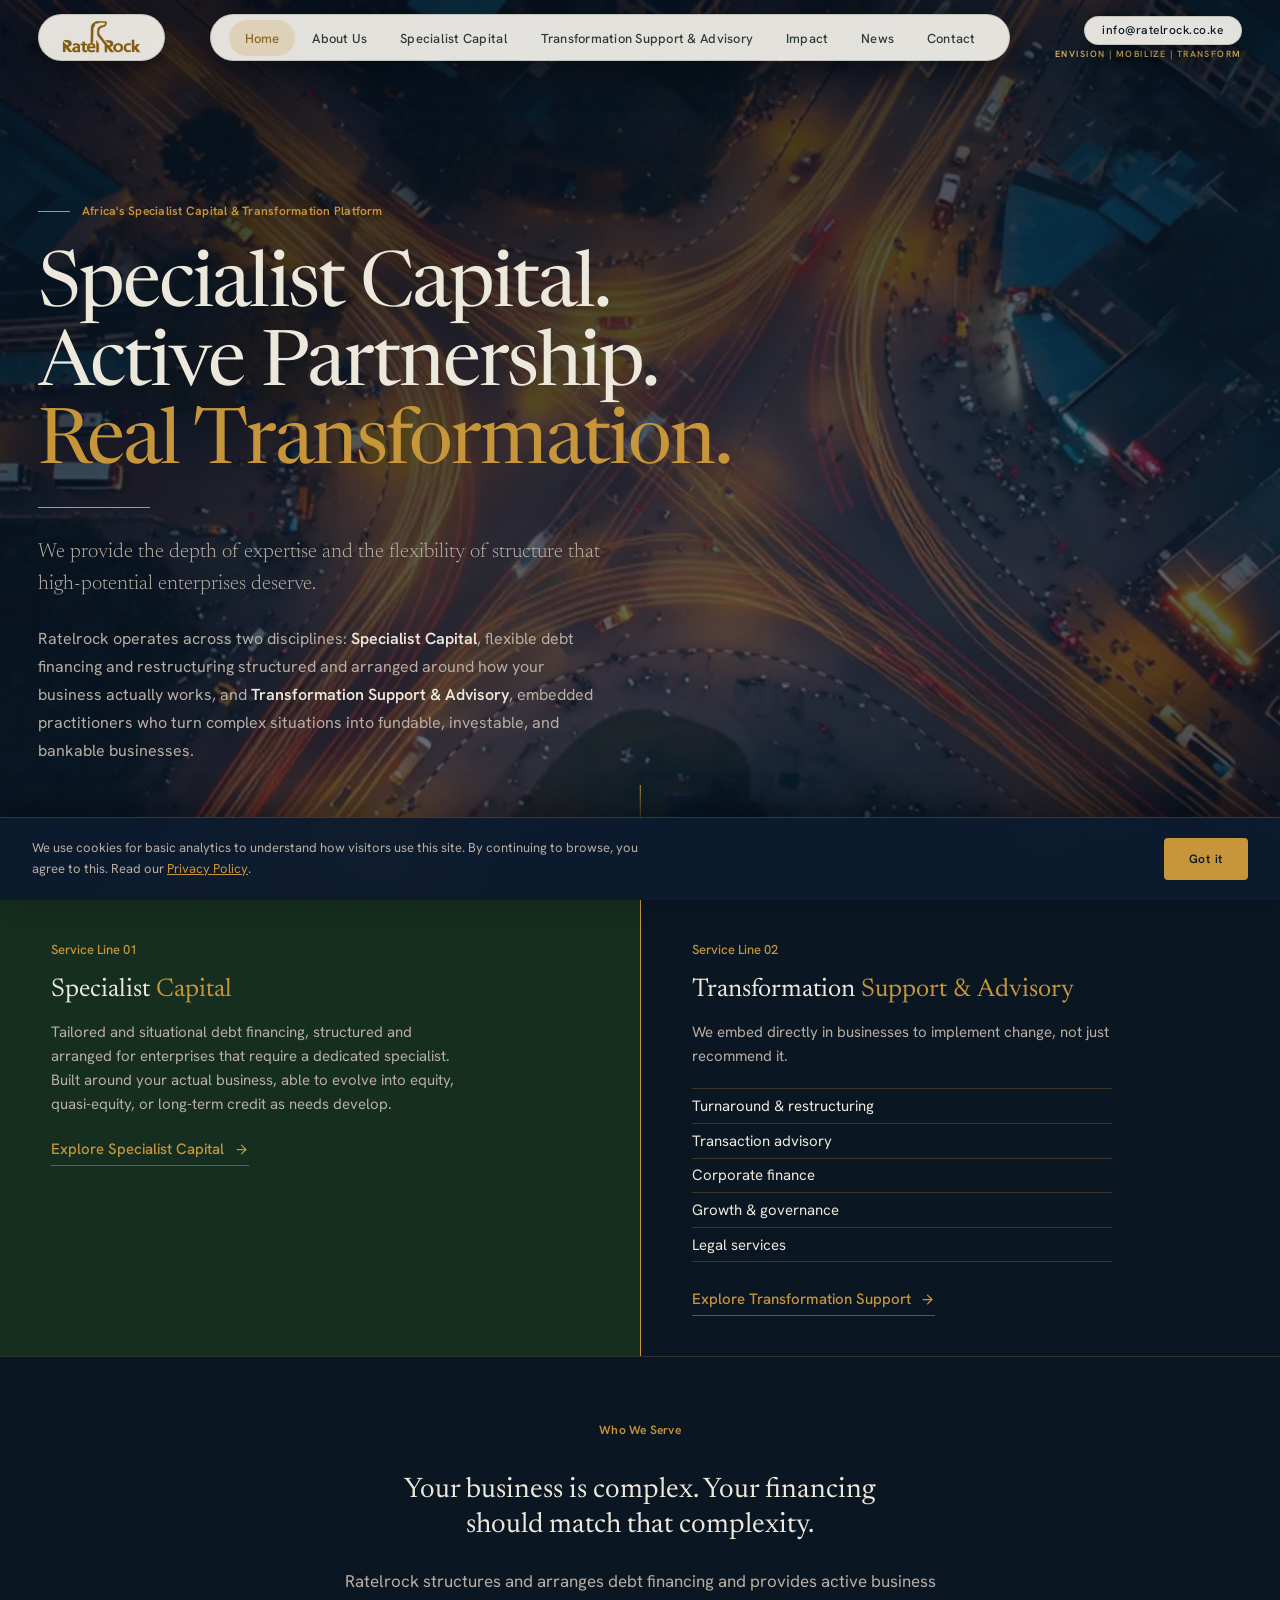
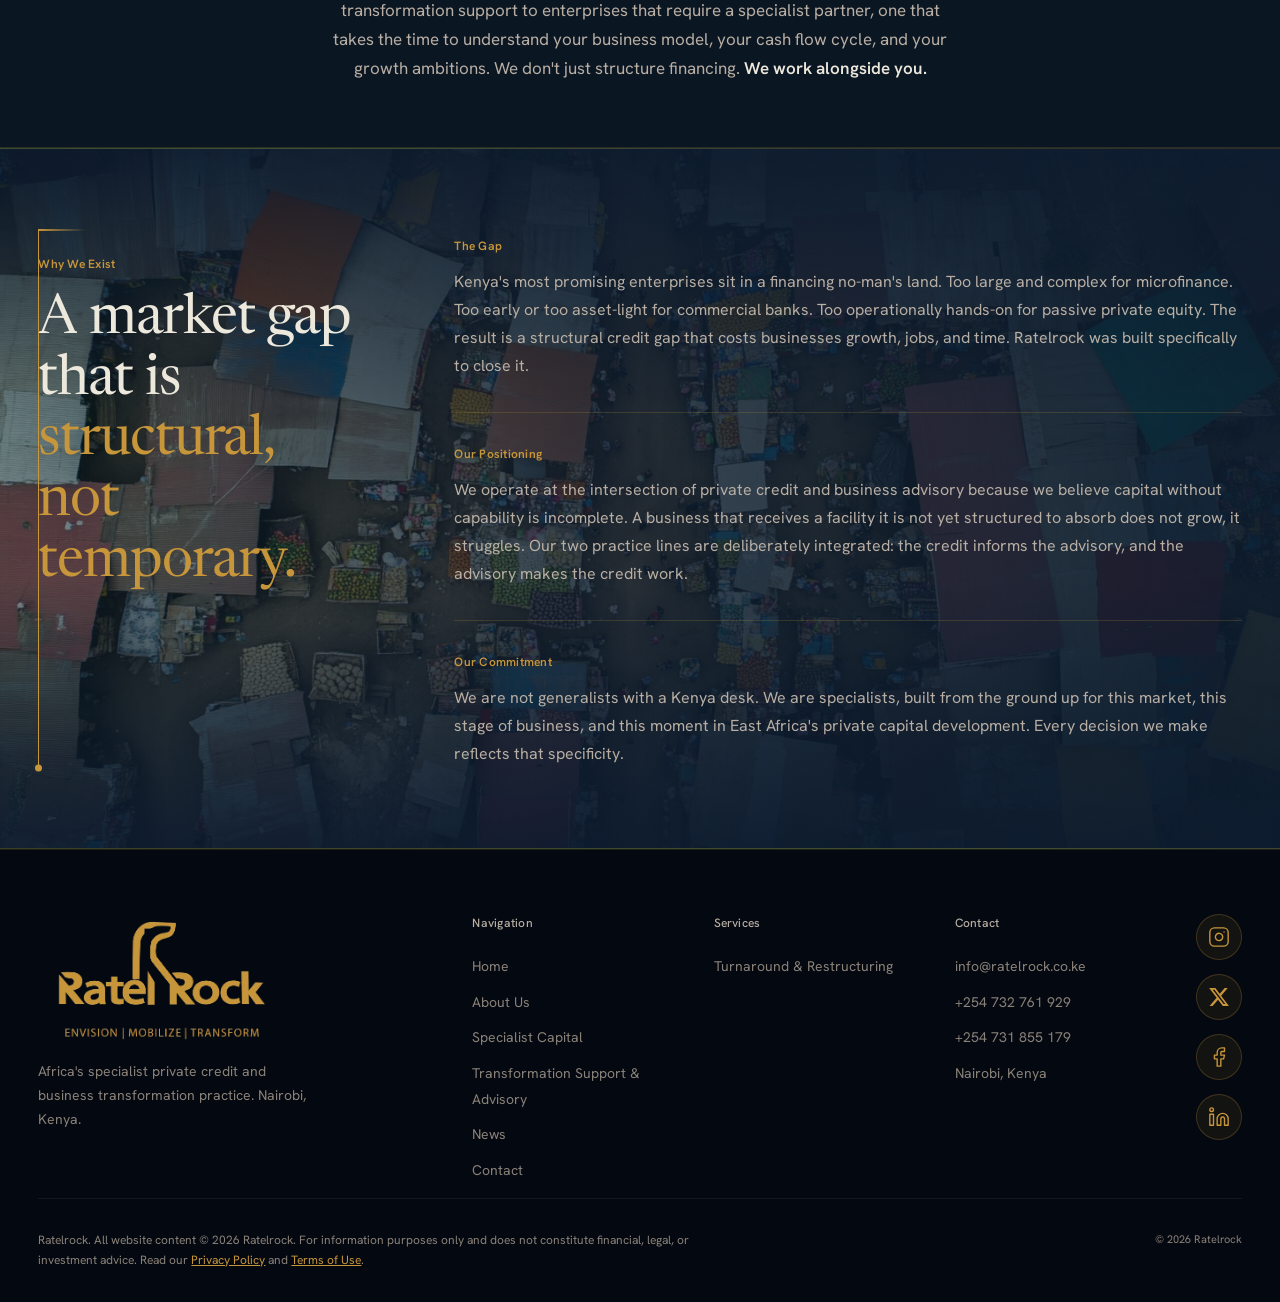
==== commit 7e7b5ee4: "Unslop pass: self-hosted fonts, photo bands, no particles or waves, new Home service strip - Fonts: " ====
--- a/index.html
+++ b/index.html
@@ -28,14 +28,16 @@
   <meta name="twitter:title" content="Ratelrock | Specialist Capital. Active Partnership. Real Transformation." />
   <meta name="twitter:description" content="Africa's specialist private credit and business transformation platform. Debt financing structured and arranged around your business, with hands-on transformation support for high-potential enterprises." />
   <meta name="twitter:image" content="https://www.ratelrock.com/images/og/ratelrock-og.jpg" />
-  <link rel="preconnect" href="https://fonts.googleapis.com" />
-  <link rel="preconnect" href="https://fonts.gstatic.com" crossorigin />
   <link rel="icon" href="favicon.png" type="image/png" sizes="32x32" />
   <link rel="icon" href="favicon.svg" type="image/svg+xml" />
   <link rel="icon" href="favicon.ico" sizes="32x32" />
-  <link rel="stylesheet" href="css/style.css" />
+  <link rel="preload" href="fonts/hanken-grotesk-normal-300.woff2" as="font" type="font/woff2" crossorigin />
+  <link rel="preload" href="fonts/newsreader-normal-300.woff2" as="font" type="font/woff2" crossorigin />
+  <link rel="stylesheet" href="css/fonts.css?v=1" />
+  <link rel="stylesheet" href="css/style.css?v=c3" />
   <link rel="stylesheet" href="css/nav-float.css?v=9" />
-  <link rel="stylesheet" href="css/motion.css?v=5" />
+  <link rel="stylesheet" href="css/motion.css?v=6" />
+  <link rel="stylesheet" href="css/ledger.css?v=8" />
   <script type="application/ld+json">
   {
     "@context": "https://schema.org",
@@ -134,174 +136,49 @@
     }
     #difference .container { position: relative; z-index: 1; }
 
-    /* ===== GATEWAY PANELS ===== */
-    .gateway {
-      display: flex;
-      min-height: 200px;
-      border-bottom: 1px solid var(--c-border);
-    }
+    /* ===== GATEWAY: one strip, two columns of different weight, a hairline between ===== */
+    .gateway { display: grid; grid-template-columns: 1fr auto 1fr; border-bottom: 1px solid var(--c-border); }
     .gateway__panel {
-      flex: 1;
-      position: relative;
-      overflow: hidden;
-      text-decoration: none;
-      display: flex;
-      align-items: center;
-      padding: 2.25rem 3rem;
-      transition: background 0.35s ease;
+      position: relative; text-decoration: none; display: flex; align-items: flex-start;
+      padding: 2.5rem clamp(1.5rem, 4vw, 4rem);
+      transition: background-color 0.4s ease;
     }
     .gateway__panel--capital   { background: var(--c-green); }
     .gateway__panel--transform { background: var(--c-bg-2); }
-    .gateway__panel::before {
-      content: attr(data-num);
-      position: absolute;
-      top: -0.15em;
-      right: 1.5rem;
-      font-family: var(--f-display);
-      font-size: clamp(9rem, 15vw, 16rem);
-      font-weight: 700;
-      color: rgba(255,255,255,0.04);
-      line-height: 1;
-      pointer-events: none;
-      user-select: none;
-    }
-    .gateway__panel-inner {
-      position: relative;
-      z-index: 1;
-      max-width: 480px;
-    }
-    .gateway__eyebrow {
-      font-family: var(--f-ui);
-      font-size: 0.625rem;
-      font-weight: 700;
-      letter-spacing: 0.2em;
-      text-transform: uppercase;
-      color: rgba(200,150,58,0.75);
-      margin-bottom: 1.25rem;
-    }
-    .gateway__title {
-      font-family: var(--f-display);
-      font-size: clamp(1.75rem, 2.5vw, 2.75rem);
-      font-weight: 400;
-      line-height: 1.05;
-      color: var(--c-text);
-      margin-bottom: 1rem;
-    }
-    .gateway__title em { font-style: italic; color: var(--c-gold); }
-    .gateway__title-row {
-      display: flex;
-      align-items: center;
-      gap: 1rem;
-      margin-bottom: 1rem;
-    }
-    .gateway__icon {
-      display: inline-flex;
-      align-items: center;
-      justify-content: center;
-      width: 40px;
-      height: 40px;
-      flex-shrink: 0;
-      border-radius: 10px;
-      background: rgba(200,150,58,0.12);
-      color: var(--c-gold);
-    }
-    .gateway__title { margin-bottom: 0; }
-    .gateway__sub {
-      font-size: 0.9rem;
-      line-height: 1.6;
-      color: var(--c-text-2);
-      margin-bottom: 1rem;
-      max-width: 420px;
-    }
-    .gateway__meta {
-      font-family: var(--f-ui);
-      font-size: 0.8rem;
-      color: var(--c-text-2);
-      margin-bottom: 1.75rem;
-      opacity: 0.8;
-    }
-    .gateway__meta strong { color: var(--c-text); }
+    .gateway__panel--capital:hover   { background: var(--c-green-2); }
+    .gateway__panel--transform:hover { background: var(--c-bg-3); }
+    .gateway__panel-inner { max-width: 480px; }
+    .gateway__eyebrow { font-family: var(--f-ui); font-size: 0.8125rem; font-weight: 500; color: var(--c-gold); margin-bottom: 1rem; }
+    .gateway__title { font-family: var(--f-display); font-weight: 400; line-height: 1.08; color: var(--c-text); margin: 0 0 1rem; }
+    .gateway__title em { font-style: normal; color: var(--c-gold); }
+    .gateway__title-row { margin: 0; }
+    .gateway__title { font-size: clamp(1.5rem, 2vw, 1.875rem); }
+    .gateway__sub { font-size: 0.9375rem; line-height: 1.6; color: var(--c-text-2); margin-bottom: 1.25rem; max-width: 420px; }
+    .gateway__areas { list-style: none; margin: 0 0 1.5rem; padding: 0; border-top: 1px solid rgba(200,150,58,0.25); }
+    .gateway__areas li { font-size: 0.9375rem; color: var(--c-text); padding: 0.3rem 0; border-bottom: 1px solid rgba(200,150,58,0.25); }
     .gateway__cta {
-      display: inline-flex;
-      align-items: center;
-      gap: 0.6rem;
-      font-family: var(--f-ui);
-      font-size: 0.8rem;
-      font-weight: 600;
-      letter-spacing: 0.1em;
-      text-transform: uppercase;
-      color: var(--c-gold);
-      border-bottom: 1px solid rgba(200,150,58,0.35);
-      padding-bottom: 0.25rem;
+      display: inline-flex; align-items: center; gap: 0.6rem;
+      font-family: var(--f-ui); font-size: 0.9375rem; font-weight: 500; color: var(--c-gold);
+      border-bottom: 1px solid rgba(200,150,58,0.5); padding-bottom: 0.25rem;
       transition: gap 0.25s ease, border-color 0.25s ease;
     }
-    .gateway__panel:hover .gateway__cta {
-      gap: 1rem;
-      border-color: var(--c-gold);
-    }
-    .gateway__panel--capital:hover,
-    .gateway__panel--transform:hover { background: var(--c-light); }
-    /* Text colour flip on hover */
-    .gateway__eyebrow,
-    .gateway__title,
-    .gateway__title em,
-    .gateway__sub,
-    .gateway__meta,
-    .gateway__meta strong,
-    .gateway__cta { transition: color 0.35s ease; }
-    .gateway__panel:hover .gateway__eyebrow  { color: var(--c-gold); opacity:1; }
-    .gateway__panel:hover .gateway__title    { color: var(--c-dark-text); }
-    .gateway__panel:hover .gateway__title em { color: var(--c-gold); }
-    .gateway__panel:hover .gateway__sub      { color: var(--c-dark-text-2); }
-    .gateway__panel:hover .gateway__meta     { color: var(--c-dark-text-2); opacity:1; }
-    .gateway__panel:hover .gateway__meta strong { color: var(--c-dark-text); }
-    .gateway__panel:hover .gateway__cta      { color: var(--c-gold); border-color: rgba(200,150,58,0.5); }
-    .gateway__panel:hover .gateway__icon     { background: rgba(21,46,31,0.08); }
-    .gateway__panel:hover::before            { color: rgba(21,46,31,0.04); }
-    /* Pill shapes - hidden until hover */
-    .gateway__pills {
-      position: absolute;
-      inset: 0;
-      overflow: hidden;
-      pointer-events: none;
-      z-index: 0;
-    }
-    .gateway__pill {
-      position: absolute;
-      border-radius: 70px;
-      opacity: 0;
-      will-change: transform, opacity;
-      transition: opacity 0.6s ease, background 0.4s ease, border-color 0.4s ease;
-    }
-    .gateway__panel:hover .gateway__pill { opacity: 1; }
-    /* Light-surface pill colours on hover */
-    .gateway__panel:hover .gateway__pill {
-      background: rgba(21,46,31,0.06) !important;
-      box-shadow: 0 4px 28px rgba(21,46,31,0.04), inset 0 1px 0 rgba(255,255,255,0.55) !important;
-      border: 1px solid rgba(21,46,31,0.06) !important;
-    }
-    .gateway__divider {
-      width: 1px;
-      flex-shrink: 0;
-      align-self: stretch;
-      background: linear-gradient(to bottom,
-        transparent 0%,
-        rgba(200,150,58,0.25) 20%,
-        rgba(200,150,58,0.25) 80%,
-        transparent 100%);
-    }
-    @media (max-width: 768px) {
-      .gateway { flex-direction: column; min-height: auto; }
-      .gateway__panel { padding: 3.5rem 1.5rem; }
-      .gateway__divider {
-        width: auto; height: 1px;
-        background: linear-gradient(to right,
-          transparent 0%,
-          rgba(200,150,58,0.25) 20%,
-          rgba(200,150,58,0.25) 80%,
-          transparent 100%);
-      }
-    }
+    .gateway__panel:hover .gateway__cta { gap: 1rem; border-color: var(--c-gold); }
+    /* the hairline between the columns draws down once the strip comes into view */
+    .gateway__divider { width: 1px; background: var(--c-gold); transform-origin: top; }
+    .m-on .gateway__divider { transform: scaleY(0); transition: transform 1.2s var(--ease-out) 0.2s; }
+    .m-on .gateway.visible .gateway__divider { transform: scaleY(1); }
+    @media (max-width: 900px) {
+      .gateway { grid-template-columns: 1fr; }
+      .gateway__panel { padding: 2.5rem 1.5rem; }
+      .gateway__divider { width: auto; height: 1px; transform-origin: left; }
+      .m-on .gateway__divider { transform: scaleX(0); }
+      .m-on .gateway.visible .gateway__divider { transform: scaleX(1); }
+    }
+
+    /* ===== WHO WE SERVE: short serif lead, normal body below ===== */
+    #panel-enterprise .serve__lead { font-family: var(--f-display); font-weight: 400; font-size: clamp(1.5rem, 2.2vw, 2rem); line-height: 1.25; color: var(--c-text); max-width: 34rem; margin: 0 auto 1.5rem; text-align: center; }
+    #panel-enterprise .toggle__content { max-width: 40rem; font-size: 1.0625rem; line-height: 1.7; }
+
   </style>
 </head>
 <body>
@@ -354,7 +231,7 @@
       <source src="images/hero/home.mp4" type="video/mp4">
     </video>
   </div>
-  <div class="hero__grid" aria-hidden="true"></div>
+  
 
 
   <div class="container">
@@ -381,21 +258,13 @@
 </section>
 
 <!-- ===== GATEWAY PANELS ===== -->
-<section class="gateway" aria-label="Our two disciplines">
+<section class="gateway reveal" aria-label="Our two disciplines">
 
   <a href="/special-capital" class="gateway__panel gateway__panel--capital" data-num="01">
-    <div class="gateway__pills" aria-hidden="true">
-      <div class="gateway__pill" style="width:420px;height:88px;top:-30px;left:-80px;animation:wwd-float-a 22s ease-in-out infinite;"></div>
-      <div class="gateway__pill" style="width:300px;height:70px;top:45%;right:-60px;animation:wwd-float-b 26s ease-in-out infinite;animation-delay:-7s;"></div>
-      <div class="gateway__pill" style="width:360px;height:78px;bottom:-28px;left:20%;animation:wwd-float-c 28s ease-in-out infinite;animation-delay:-12s;"></div>
-      <div class="gateway__pill" style="width:260px;height:65px;top:20%;left:35%;animation:wwd-float-d 24s ease-in-out infinite;animation-delay:-4s;"></div>
-    </div>
+    
     <div class="gateway__panel-inner reveal" style="position:relative;z-index:1;">
       <p class="gateway__eyebrow">Service Line 01</p>
       <div class="gateway__title-row">
-        <div class="gateway__icon" aria-hidden="true">
-          <svg width="22" height="22" viewBox="0 0 24 24" fill="none" stroke="currentColor" stroke-width="1.5" stroke-linecap="round" stroke-linejoin="round"><rect x="2" y="7" width="20" height="14" rx="2"/><path d="M16 7V5a2 2 0 0 0-4 0v2"/><line x1="12" y1="12" x2="12" y2="16"/><circle cx="12" cy="12" r="1" fill="currentColor"/></svg>
-        </div>
         <h2 class="gateway__title">Specialist <em>Capital</em></h2>
       </div>
       <p class="gateway__sub">Tailored and situational debt financing, structured and arranged for enterprises that require a dedicated specialist. Built around your actual business, able to evolve into equity, quasi-equity, or long-term credit as needs develop.</p>
@@ -410,22 +279,20 @@
   <div class="gateway__divider" aria-hidden="true"></div>
 
   <a href="/transformation-support-advisory" class="gateway__panel gateway__panel--transform" data-num="02">
-    <div class="gateway__pills" aria-hidden="true">
-      <div class="gateway__pill" style="width:380px;height:82px;top:-25px;right:-60px;animation:wwd-float-b 24s ease-in-out infinite;animation-delay:-5s;"></div>
-      <div class="gateway__pill" style="width:320px;height:72px;top:40%;left:-50px;animation:wwd-float-a 27s ease-in-out infinite;animation-delay:-10s;"></div>
-      <div class="gateway__pill" style="width:440px;height:90px;bottom:-30px;right:10%;animation:wwd-float-d 30s ease-in-out infinite;animation-delay:-16s;"></div>
-      <div class="gateway__pill" style="width:280px;height:66px;top:18%;left:40%;animation:wwd-float-c 22s ease-in-out infinite;animation-delay:-8s;"></div>
-    </div>
+    
     <div class="gateway__panel-inner reveal" style="position:relative;z-index:1;">
       <p class="gateway__eyebrow">Service Line 02</p>
       <div class="gateway__title-row">
-        <div class="gateway__icon" aria-hidden="true">
-          <svg width="22" height="22" viewBox="0 0 24 24" fill="none" stroke="currentColor" stroke-width="1.5" stroke-linecap="round" stroke-linejoin="round"><path d="M12 20V10"/><path d="M18 20V4"/><path d="M6 20v-4"/><path d="M12 7l-3 3 3 3"/></svg>
-        </div>
         <h2 class="gateway__title">Transformation <em>Support &amp; Advisory</em></h2>
       </div>
-      <p class="gateway__sub">Across five practice areas: turnaround, transaction advisory, corporate finance, growth &amp; governance, and legal services. We embed directly in businesses to implement change, not just recommend it.</p>
-      <p class="gateway__meta">5 Practice Areas · <strong>Embedded execution</strong> in your business</p>
+      <p class="gateway__sub">We embed directly in businesses to implement change, not just recommend it.</p>
+      <ul class="gateway__areas">
+        <li>Turnaround &amp; restructuring</li>
+        <li>Transaction advisory</li>
+        <li>Corporate finance</li>
+        <li>Growth &amp; governance</li>
+        <li>Legal services</li>
+      </ul>
       <span class="gateway__cta">
         Explore Transformation Support
         <svg width="15" height="15" viewBox="0 0 24 24" fill="none" stroke="currentColor" stroke-width="2" stroke-linecap="round" stroke-linejoin="round" aria-hidden="true"><path d="M5 12h14"/><path d="m12 5 7 7-7 7"/></svg>
@@ -442,28 +309,17 @@
       <p class="section-eyebrow">Who We Serve</p>
     </div>
     <div id="panel-enterprise" class="toggle__panel active" role="tabpanel">
+      <p class="serve__lead">Your business is complex. Your financing should match that complexity.</p>
       <p class="toggle__content">
-        Your business is complex. Your financing should match that complexity. Ratelrock structures and arranges debt financing and provides active business transformation support to enterprises that require a specialist partner, one that takes the time to understand your business model, your cash flow cycle, and your growth ambitions. We don't just structure financing. <strong style="color:var(--c-text);">We work alongside you.</strong>
+        Ratelrock structures and arranges debt financing and provides active business transformation support to enterprises that require a specialist partner, one that takes the time to understand your business model, your cash flow cycle, and your growth ambitions. We don't just structure financing. <strong style="color:var(--c-text);">We work alongside you.</strong>
       </p>
     </div>
   </div>
 </section>
 
 
-<!-- ===== NAIROBI IMAGE BREAK ===== -->
-<div class="img-full-section reveal">
-  <img src="images/other_images/Nairobi.webp" alt="Nairobi cityscape, Kenya's commercial capital" loading="lazy" />
-  <div class="img-full-section__overlay"></div>
-  <div class="img-full-section__content">
-    <div style="max-width:600px;">
-      <p style="font-family:var(--f-ui);font-size:0.625rem;font-weight:700;letter-spacing:0.2em;text-transform:uppercase;color:var(--c-gold);margin-bottom:0.625rem;">Nairobi, Kenya</p>
-      <p style="font-family:var(--f-display);font-size:clamp(1.375rem,2.5vw,2.125rem);font-weight:400;color:var(--c-text);line-height:1.25;">Africa's enterprises are ready. <em style="color:var(--c-gold);">The capital gap is real.</em> Ratelrock bridges it.</p>
-    </div>
-  </div>
-</div>
-
 <!-- ===== WHY WE EXIST ===== -->
-<section class="section investor-band" id="why-ratelrock">
+<section class="section investor-band ledger-band ledger-band--right" id="why-ratelrock" style="--photo:url(../images/other_images/global.webp)">
   <div class="container">
     <div style="display:grid; grid-template-columns: 320px 1fr; gap: 6rem; align-items: start;; transition-delay:0ms;" class="reveal why-exist-grid">
 
@@ -476,15 +332,15 @@
       <div style="display:flex; flex-direction:column; gap:2rem; padding-top:0.5rem;">
         <div style="padding-bottom:2rem; border-bottom:1px solid rgba(200,150,58,0.2);">
           <p class="section-eyebrow" style="margin-bottom:0.75rem;">The Gap</p>
-          <p style="font-size:0.9375rem;line-height:1.75;color:var(--c-text-2);">Kenya's most promising enterprises sit in a financing no-man's land. Too large and complex for microfinance. Too early or too asset-light for commercial banks. Too operationally hands-on for passive private equity. The result is a structural credit gap that costs businesses growth, jobs, and time. Ratelrock was built specifically to close it.</p>
+          <p style="font-size:1rem;line-height:1.75;color:var(--c-text-2);">Kenya's most promising enterprises sit in a financing no-man's land. Too large and complex for microfinance. Too early or too asset-light for commercial banks. Too operationally hands-on for passive private equity. The result is a structural credit gap that costs businesses growth, jobs, and time. Ratelrock was built specifically to close it.</p>
         </div>
         <div style="padding-bottom:2rem; border-bottom:1px solid rgba(200,150,58,0.2);">
           <p class="section-eyebrow" style="margin-bottom:0.75rem;">Our Positioning</p>
-          <p style="font-size:0.9375rem;line-height:1.75;color:var(--c-text-2);">We operate at the intersection of private credit and business advisory because we believe capital without capability is incomplete. A business that receives a facility it is not yet structured to absorb does not grow, it struggles. Our two practice lines are deliberately integrated: the credit informs the advisory, and the advisory makes the credit work.</p>
+          <p style="font-size:1rem;line-height:1.75;color:var(--c-text-2);">We operate at the intersection of private credit and business advisory because we believe capital without capability is incomplete. A business that receives a facility it is not yet structured to absorb does not grow, it struggles. Our two practice lines are deliberately integrated: the credit informs the advisory, and the advisory makes the credit work.</p>
         </div>
         <div>
           <p class="section-eyebrow" style="margin-bottom:0.75rem;">Our Commitment</p>
-          <p style="font-size:0.9375rem;line-height:1.75;color:var(--c-text-2);">We are not generalists with a Kenya desk. We are specialists, built from the ground up for this market, this stage of business, and this moment in East Africa's private capital development. Every decision we make reflects that specificity.</p>
+          <p style="font-size:1rem;line-height:1.75;color:var(--c-text-2);">We are not generalists with a Kenya desk. We are specialists, built from the ground up for this market, this stage of business, and this moment in East Africa's private capital development. Every decision we make reflects that specificity.</p>
         </div>
       </div>
 
@@ -560,5 +416,6 @@
 <script src="js/main.js"></script>
 <script src="js/nav-float.js?v=1"></script>
 <script src="js/motion.js?v=5"></script>
+<script src="js/ledger.js?v=2"></script>
 </body>
 </html>
--- a/css/fonts.css
+++ b/css/fonts.css
@@ -0,0 +1,73 @@
+/* Self-hosted Newsreader and Hanken Grotesk (SIL Open Font License), latin subset. */
+@font-face {
+  font-family: 'Hanken Grotesk';
+  font-style: normal;
+  font-weight: 300;
+  font-display: swap;
+  src: url(../fonts/hanken-grotesk-normal-300.woff2) format('woff2');
+  unicode-range: U+0000-00FF, U+0131, U+0152-0153, U+02BB-02BC, U+02C6, U+02DA, U+02DC, U+0304, U+0308, U+0329, U+2000-206F, U+20AC, U+2122, U+2191, U+2193, U+2212, U+2215, U+FEFF, U+FFFD;
+}
+@font-face {
+  font-family: 'Hanken Grotesk';
+  font-style: normal;
+  font-weight: 400;
+  font-display: swap;
+  src: url(../fonts/hanken-grotesk-normal-300.woff2) format('woff2');
+  unicode-range: U+0000-00FF, U+0131, U+0152-0153, U+02BB-02BC, U+02C6, U+02DA, U+02DC, U+0304, U+0308, U+0329, U+2000-206F, U+20AC, U+2122, U+2191, U+2193, U+2212, U+2215, U+FEFF, U+FFFD;
+}
+@font-face {
+  font-family: 'Hanken Grotesk';
+  font-style: normal;
+  font-weight: 500;
+  font-display: swap;
+  src: url(../fonts/hanken-grotesk-normal-300.woff2) format('woff2');
+  unicode-range: U+0000-00FF, U+0131, U+0152-0153, U+02BB-02BC, U+02C6, U+02DA, U+02DC, U+0304, U+0308, U+0329, U+2000-206F, U+20AC, U+2122, U+2191, U+2193, U+2212, U+2215, U+FEFF, U+FFFD;
+}
+@font-face {
+  font-family: 'Hanken Grotesk';
+  font-style: normal;
+  font-weight: 600;
+  font-display: swap;
+  src: url(../fonts/hanken-grotesk-normal-300.woff2) format('woff2');
+  unicode-range: U+0000-00FF, U+0131, U+0152-0153, U+02BB-02BC, U+02C6, U+02DA, U+02DC, U+0304, U+0308, U+0329, U+2000-206F, U+20AC, U+2122, U+2191, U+2193, U+2212, U+2215, U+FEFF, U+FFFD;
+}
+@font-face {
+  font-family: 'Newsreader';
+  font-style: italic;
+  font-weight: 300;
+  font-display: swap;
+  src: url(../fonts/newsreader-italic-300.woff2) format('woff2');
+  unicode-range: U+0000-00FF, U+0131, U+0152-0153, U+02BB-02BC, U+02C6, U+02DA, U+02DC, U+0304, U+0308, U+0329, U+2000-206F, U+20AC, U+2122, U+2191, U+2193, U+2212, U+2215, U+FEFF, U+FFFD;
+}
+@font-face {
+  font-family: 'Newsreader';
+  font-style: italic;
+  font-weight: 400;
+  font-display: swap;
+  src: url(../fonts/newsreader-italic-300.woff2) format('woff2');
+  unicode-range: U+0000-00FF, U+0131, U+0152-0153, U+02BB-02BC, U+02C6, U+02DA, U+02DC, U+0304, U+0308, U+0329, U+2000-206F, U+20AC, U+2122, U+2191, U+2193, U+2212, U+2215, U+FEFF, U+FFFD;
+}
+@font-face {
+  font-family: 'Newsreader';
+  font-style: normal;
+  font-weight: 300;
+  font-display: swap;
+  src: url(../fonts/newsreader-normal-300.woff2) format('woff2');
+  unicode-range: U+0000-00FF, U+0131, U+0152-0153, U+02BB-02BC, U+02C6, U+02DA, U+02DC, U+0304, U+0308, U+0329, U+2000-206F, U+20AC, U+2122, U+2191, U+2193, U+2212, U+2215, U+FEFF, U+FFFD;
+}
+@font-face {
+  font-family: 'Newsreader';
+  font-style: normal;
+  font-weight: 400;
+  font-display: swap;
+  src: url(../fonts/newsreader-normal-300.woff2) format('woff2');
+  unicode-range: U+0000-00FF, U+0131, U+0152-0153, U+02BB-02BC, U+02C6, U+02DA, U+02DC, U+0304, U+0308, U+0329, U+2000-206F, U+20AC, U+2122, U+2191, U+2193, U+2212, U+2215, U+FEFF, U+FFFD;
+}
+@font-face {
+  font-family: 'Newsreader';
+  font-style: normal;
+  font-weight: 500;
+  font-display: swap;
+  src: url(../fonts/newsreader-normal-300.woff2) format('woff2');
+  unicode-range: U+0000-00FF, U+0131, U+0152-0153, U+02BB-02BC, U+02C6, U+02DA, U+02DC, U+0304, U+0308, U+0329, U+2000-206F, U+20AC, U+2122, U+2191, U+2193, U+2212, U+2215, U+FEFF, U+FFFD;
+}
--- a/css/style.css
+++ b/css/style.css
@@ -2,8 +2,6 @@
    RATELROCK - Global Stylesheet
    Premium Private Credit · East Africa
    ====================================================== */
-
-@import url('https://fonts.googleapis.com/css2?family=Cormorant+Garamond:ital,wght@0,300;0,400;0,500;0,600;0,700;1,300;1,400;1,500&family=Inter:wght@300;400;500;600&family=Space+Grotesk:wght@300;400;500;600;700&display=swap');
 
 /* ===== DESIGN TOKENS ===== */
 :root {
@@ -19,8 +17,8 @@
   --c-gold-bg:       rgba(200,150,58,0.08);
   --c-gold-border:   rgba(200,150,58,0.25);
   --c-text:          #EDE8DC;
-  --c-text-2:        #A09287;
-  --c-text-muted:    #5A5450;
+  --c-text-2:        #B8AEA3;
+  --c-text-muted:    #8A8279;
   --c-light:         #F5F1EB;
   --c-light-2:       #EBE7E0;
   --c-dark-text:     #0B1623;
@@ -29,13 +27,13 @@
   --c-border-light:  rgba(11,22,35,0.12);
   --c-white:         #FFFFFF;
 
-  --f-display: 'Cormorant Garamond', Georgia, 'Times New Roman', serif;
-  --f-body:    'Inter', -apple-system, BlinkMacSystemFont, 'Segoe UI', sans-serif;
-  --f-ui:      'Space Grotesk', 'Inter', sans-serif;
+  --f-display: 'Newsreader', Georgia, 'Times New Roman', serif;
+  --f-body:    'Hanken Grotesk', -apple-system, BlinkMacSystemFont, 'Segoe UI', sans-serif;
+  --f-ui:      'Hanken Grotesk', -apple-system, BlinkMacSystemFont, 'Segoe UI', sans-serif;
 
   --ease-out:    cubic-bezier(0.22, 1, 0.36, 1);
   --ease-in-out: cubic-bezier(0.4, 0, 0.2, 1);
-  --ease-spring: cubic-bezier(0.34, 1.56, 0.64, 1);
+  --ease-spring: cubic-bezier(0.16, 1, 0.3, 1);
 
   --nav-h: 76px;
   --max-w: 1920px;
@@ -71,10 +69,10 @@
 /* ===== TYPOGRAPHY ===== */
 .t-label {
   font-family: var(--f-ui);
-  font-size: 0.6875rem;
+  font-size: 0.75rem;
   font-weight: 600;
-  letter-spacing: 0.16em;
-  text-transform: uppercase;
+  letter-spacing: 0.02em;
+  text-transform: none;
   color: var(--c-gold);
 }
 
@@ -317,7 +315,7 @@
   height: 2px;
   background: var(--c-text);
   border-radius: 2px;
-  transition: all 300ms var(--ease-out);
+  transition: color 300ms var(--ease-out), background-color 300ms var(--ease-out), border-color 300ms var(--ease-out), box-shadow 300ms var(--ease-out), transform 300ms var(--ease-out), opacity 300ms var(--ease-out);
 }
 
 /* ===== BUTTONS ===== */
@@ -329,10 +327,10 @@
   font-size: 0.8125rem;
   font-weight: 600;
   letter-spacing: 0.04em;
-  text-transform: uppercase;
+  text-transform: none;
   padding: 0.75rem 1.5rem;
   border-radius: 6px;
-  transition: all 250ms var(--ease-out);
+  transition: color 250ms var(--ease-out), background-color 250ms var(--ease-out), border-color 250ms var(--ease-out), box-shadow 250ms var(--ease-out), transform 250ms var(--ease-out), opacity 250ms var(--ease-out);
   white-space: nowrap;
   cursor: pointer;
 }
@@ -345,7 +343,7 @@
 .btn--primary:hover {
   background: linear-gradient(135deg, var(--c-gold-2) 0%, var(--c-gold) 100%);
   transform: translateY(-1px);
-  box-shadow: 0 8px 24px rgba(200,150,58,0.35);
+  
 }
 
 .btn--secondary {
@@ -439,10 +437,10 @@
 
 .section-eyebrow {
   font-family: var(--f-ui);
-  font-size: 0.6875rem;
+  font-size: 0.75rem;
   font-weight: 600;
-  letter-spacing: 0.2em;
-  text-transform: uppercase;
+  letter-spacing: 0.02em;
+  text-transform: none;
   color: var(--c-gold);
   margin-bottom: 1rem;
 }
@@ -458,7 +456,7 @@
 }
 
 .section-title em {
-  font-style: italic;
+  font-style: normal;
   color: var(--c-gold);
 }
 
@@ -498,22 +496,8 @@
   position: absolute;
   inset: 0;
   background:
-    radial-gradient(ellipse 80% 60% at 60% 40%, rgba(21,46,31,0.4) 0%, transparent 60%),
-    radial-gradient(ellipse 60% 80% at 10% 90%, rgba(200,150,58,0.06) 0%, transparent 50%),
     linear-gradient(160deg, rgba(7,14,26,0.82) 0%, rgba(11,22,35,0.72) 40%, rgba(15,31,48,0.62) 70%, rgba(7,14,26,0.82) 100%);
   z-index: 1;
-}
-
-.hero__grid {
-  position: absolute;
-  inset: 0;
-  background-image:
-    linear-gradient(rgba(200,150,58,0.04) 1px, transparent 1px),
-    linear-gradient(90deg, rgba(200,150,58,0.04) 1px, transparent 1px);
-  background-size: 80px 80px;
-  z-index: 1;
-  mask-image: radial-gradient(ellipse 80% 80% at 50% 50%, black, transparent);
-  -webkit-mask-image: radial-gradient(ellipse 80% 80% at 50% 50%, black, transparent);
 }
 
 .hero__content {
@@ -524,10 +508,10 @@
 
 .hero__label {
   font-family: var(--f-ui);
-  font-size: 0.6875rem;
+  font-size: 0.75rem;
   font-weight: 600;
-  letter-spacing: 0.22em;
-  text-transform: uppercase;
+  letter-spacing: 0.02em;
+  text-transform: none;
   color: var(--c-gold);
   margin-bottom: 1.75rem;
   display: flex;
@@ -555,14 +539,14 @@
 }
 
 .hero__title em {
-  font-style: italic;
+  font-style: normal;
   color: var(--c-gold);
 }
 
 .hero__subtitle {
   font-family: var(--f-display);
   font-size: clamp(1.1rem, 1.6vw, 1.3rem);
-  font-style: italic;
+  font-style: normal;
   font-weight: 300;
   color: var(--c-text-2);
   margin-bottom: 1.5rem;
@@ -595,12 +579,12 @@
   align-items: center;
   gap: 0.5rem;
   font-family: var(--f-ui);
-  font-size: 0.625rem;
+  font-size: 0.75rem;
   font-weight: 600;
-  letter-spacing: 0.16em;
-  text-transform: uppercase;
+  letter-spacing: 0.02em;
+  text-transform: none;
   color: var(--c-text-muted);
-  animation: scrollPulse 2s ease-in-out infinite;
+  animation: none;
 }
 
 .hero__scroll-line {
@@ -852,14 +836,14 @@
   padding: 0.625rem 1.5rem;
   border-radius: 5px;
   color: var(--c-text-2);
-  transition: all 250ms var(--ease-out);
+  transition: color 250ms var(--ease-out), background-color 250ms var(--ease-out), border-color 250ms var(--ease-out), box-shadow 250ms var(--ease-out), transform 250ms var(--ease-out), opacity 250ms var(--ease-out);
   cursor: pointer;
 }
 
 .toggle__btn.active {
   background: linear-gradient(135deg, var(--c-gold) 0%, #B8842E 100%);
   color: var(--c-bg);
-  box-shadow: 0 4px 12px rgba(200,150,58,0.3);
+  
 }
 
 .toggle__panel {
@@ -936,10 +920,10 @@
 
 .service-card__tag {
   font-family: var(--f-ui);
-  font-size: 0.625rem;
-  font-weight: 700;
-  letter-spacing: 0.2em;
-  text-transform: uppercase;
+  font-size: 0.75rem;
+  font-weight: 500;
+  letter-spacing: 0.02em;
+  text-transform: none;
   color: var(--c-gold);
 }
 
@@ -953,7 +937,7 @@
 }
 
 .service-card__body {
-  font-size: 0.9375rem;
+  font-size:1rem;
   line-height: 1.7;
   color: var(--c-text-2);
 }
@@ -981,7 +965,7 @@
   background: var(--c-bg-card);
   border: 1px solid var(--c-border);
   border-radius: 12px;
-  transition: all 300ms var(--ease-out);
+  transition: color 300ms var(--ease-out), background-color 300ms var(--ease-out), border-color 300ms var(--ease-out), box-shadow 300ms var(--ease-out), transform 300ms var(--ease-out), opacity 300ms var(--ease-out);
   position: relative;
   overflow: hidden;
 }
@@ -1024,7 +1008,7 @@
 }
 
 .diff-card__body {
-  font-size: 0.9375rem;
+  font-size:1rem;
   line-height: 1.7;
   color: var(--c-text-2);
 }
@@ -1065,7 +1049,7 @@
   margin-bottom: 1.5rem;
   position: relative;
   z-index: 1;
-  transition: all 300ms var(--ease-out);
+  transition: color 300ms var(--ease-out), background-color 300ms var(--ease-out), border-color 300ms var(--ease-out), box-shadow 300ms var(--ease-out), transform 300ms var(--ease-out), opacity 300ms var(--ease-out);
   font-family: var(--f-ui);
   font-size: 0.875rem;
   font-weight: 600;
@@ -1075,15 +1059,15 @@
 .process-step:hover .process-step__dot {
   background: var(--c-gold);
   color: var(--c-bg);
-  box-shadow: 0 0 24px rgba(200,150,58,0.4);
+  
 }
 
 .process-step__day {
   font-family: var(--f-ui);
-  font-size: 0.625rem;
-  font-weight: 700;
-  letter-spacing: 0.16em;
-  text-transform: uppercase;
+  font-size: 0.75rem;
+  font-weight: 500;
+  letter-spacing: 0.02em;
+  text-transform: none;
   color: var(--c-gold);
   margin-bottom: 0.5rem;
 }
@@ -1151,7 +1135,7 @@
   display: flex;
   align-items: flex-start;
   gap: 0.75rem;
-  font-size: 0.9375rem;
+  font-size:1rem;
   color: var(--c-text-2);
 }
 
@@ -1263,7 +1247,7 @@
   border: 1px solid var(--c-border);
   border-radius: 10px;
   text-align: center;
-  transition: all 250ms var(--ease-out);
+  transition: color 250ms var(--ease-out), background-color 250ms var(--ease-out), border-color 250ms var(--ease-out), box-shadow 250ms var(--ease-out), transform 250ms var(--ease-out), opacity 250ms var(--ease-out);
 }
 
 .framework-item:hover {
@@ -1301,10 +1285,10 @@
 
 .value-card {
   padding: 2rem;
-  border-left: 2px solid var(--c-gold-border);
+  border: 1px solid var(--c-gold-border);
   background: var(--c-bg-card);
-  border-radius: 0 10px 10px 0;
-  transition: all 250ms var(--ease-out);
+  border-radius: 10px;
+  transition: color 250ms var(--ease-out), background-color 250ms var(--ease-out), border-color 250ms var(--ease-out), box-shadow 250ms var(--ease-out), transform 250ms var(--ease-out), opacity 250ms var(--ease-out);
 }
 
 .value-card:hover {
@@ -1345,7 +1329,7 @@
   flex-direction: column;
   align-items: flex-start;
   gap: 0;
-  transition: all 300ms var(--ease-out);
+  transition: color 300ms var(--ease-out), background-color 300ms var(--ease-out), border-color 300ms var(--ease-out), box-shadow 300ms var(--ease-out), transform 300ms var(--ease-out), opacity 300ms var(--ease-out);
 }
 
 .team-card:hover {
@@ -1404,7 +1388,7 @@
   font-size: 0.75rem;
   font-weight: 500;
   letter-spacing: 0.06em;
-  text-transform: uppercase;
+  text-transform: none;
   color: var(--c-gold);
   text-decoration: none;
   margin-top: 0.5rem;
@@ -1420,8 +1404,8 @@
   font-family: var(--f-ui);
   font-size: 0.75rem;
   font-weight: 600;
-  letter-spacing: 0.1em;
-  text-transform: uppercase;
+  letter-spacing: 0.02em;
+  text-transform: none;
   color: var(--c-gold);
 }
 
@@ -1440,19 +1424,7 @@
   border-radius: 12px;
   position: relative;
   overflow: hidden;
-  transition: all 300ms var(--ease-out);
-}
-
-.product-card::before {
-  content: '';
-  position: absolute;
-  top: 0;
-  left: 0;
-  bottom: 0;
-  width: 3px;
-  background: linear-gradient(180deg, var(--c-gold), transparent);
-  opacity: 0;
-  transition: opacity 300ms var(--ease-out);
+  transition: color 300ms var(--ease-out), background-color 300ms var(--ease-out), border-color 300ms var(--ease-out), box-shadow 300ms var(--ease-out), transform 300ms var(--ease-out), opacity 300ms var(--ease-out);
 }
 
 .product-card:hover {
@@ -1461,16 +1433,12 @@
   box-shadow: 0 24px 64px rgba(0,0,0,0.35);
 }
 
-.product-card:hover::before {
-  opacity: 1;
-}
-
 .product-card__label {
   font-family: var(--f-ui);
-  font-size: 0.625rem;
-  font-weight: 700;
-  letter-spacing: 0.2em;
-  text-transform: uppercase;
+  font-size: 0.75rem;
+  font-weight: 500;
+  letter-spacing: 0.02em;
+  text-transform: none;
   color: var(--c-gold);
   margin-bottom: 0.875rem;
 }
@@ -1485,7 +1453,7 @@
 }
 
 .product-card__body {
-  font-size: 0.9375rem;
+  font-size:1rem;
   line-height: 1.7;
   color: var(--c-text-2);
 }
@@ -1506,9 +1474,9 @@
   text-align: left;
   font-family: var(--f-ui);
   font-size: 0.75rem;
-  font-weight: 700;
-  letter-spacing: 0.1em;
-  text-transform: uppercase;
+  font-weight: 500;
+  letter-spacing: 0.02em;
+  text-transform: none;
   color: var(--c-text-2);
   border-bottom: 1px solid var(--c-border);
 }
@@ -1519,7 +1487,7 @@
 
 .comparison-table td {
   padding: 1.125rem 1.5rem;
-  font-size: 0.9375rem;
+  font-size:1rem;
   color: var(--c-text-2);
   border-bottom: 1px solid rgba(200,150,58,0.08);
   vertical-align: top;
@@ -1559,7 +1527,7 @@
   background: var(--c-bg-card);
   border: 1px solid var(--c-border);
   border-radius: 12px;
-  transition: all 300ms var(--ease-out);
+  transition: color 300ms var(--ease-out), background-color 300ms var(--ease-out), border-color 300ms var(--ease-out), box-shadow 300ms var(--ease-out), transform 300ms var(--ease-out), opacity 300ms var(--ease-out);
 }
 
 .esg-card:hover {
@@ -1606,7 +1574,7 @@
   border-radius: 8px;
   font-size: 0.9rem;
   color: var(--c-text-2);
-  transition: all 250ms var(--ease-out);
+  transition: color 250ms var(--ease-out), background-color 250ms var(--ease-out), border-color 250ms var(--ease-out), box-shadow 250ms var(--ease-out), transform 250ms var(--ease-out), opacity 250ms var(--ease-out);
 }
 
 .sdg-item:hover {
@@ -1621,8 +1589,8 @@
   border: 1px solid var(--c-gold-border);
   border-radius: 4px;
   font-family: var(--f-ui);
-  font-size: 0.625rem;
-  font-weight: 700;
+  font-size: 0.6875rem;
+  font-weight: 500;
   color: var(--c-gold);
   white-space: nowrap;
 }
@@ -1674,7 +1642,7 @@
   overflow: hidden;
   display: flex;
   flex-direction: column;
-  transition: all 300ms var(--ease-out);
+  transition: color 300ms var(--ease-out), background-color 300ms var(--ease-out), border-color 300ms var(--ease-out), box-shadow 300ms var(--ease-out), transform 300ms var(--ease-out), opacity 300ms var(--ease-out);
 }
 
 .contact-panel:hover {
@@ -1689,10 +1657,10 @@
 
 .contact-panel__tag {
   font-family: var(--f-ui);
-  font-size: 0.625rem;
-  font-weight: 700;
-  letter-spacing: 0.2em;
-  text-transform: uppercase;
+  font-size: 0.75rem;
+  font-weight: 500;
+  letter-spacing: 0.02em;
+  text-transform: none;
   color: var(--c-gold);
   margin-bottom: 0.625rem;
 }
@@ -1727,10 +1695,10 @@
 
 .form-label {
   font-family: var(--f-ui);
-  font-size: 0.6875rem;
+  font-size: 0.75rem;
   font-weight: 600;
-  letter-spacing: 0.08em;
-  text-transform: uppercase;
+  letter-spacing: 0.02em;
+  text-transform: none;
   color: var(--c-text-2);
 }
 
@@ -1744,7 +1712,7 @@
   font-family: var(--f-body);
   font-size: 0.875rem;
   color: var(--c-text);
-  transition: all 200ms var(--ease-out);
+  transition: color 200ms var(--ease-out), background-color 200ms var(--ease-out), border-color 200ms var(--ease-out), box-shadow 200ms var(--ease-out), transform 200ms var(--ease-out), opacity 200ms var(--ease-out);
   width: 100%;
   appearance: none;
   -webkit-appearance: none;
@@ -1799,7 +1767,7 @@
   background: var(--c-bg-2);
   border: 1px solid var(--c-border);
   border-radius: 12px;
-  transition: all 250ms var(--ease-out);
+  transition: color 250ms var(--ease-out), background-color 250ms var(--ease-out), border-color 250ms var(--ease-out), box-shadow 250ms var(--ease-out), transform 250ms var(--ease-out), opacity 250ms var(--ease-out);
 }
 
 .office-card:hover {
@@ -1823,10 +1791,10 @@
 
 .office-card__country {
   font-family: var(--f-ui);
-  font-size: 0.6875rem;
+  font-size: 0.75rem;
   font-weight: 600;
-  letter-spacing: 0.15em;
-  text-transform: uppercase;
+  letter-spacing: 0.02em;
+  text-transform: none;
   color: var(--c-gold);
   margin-bottom: 1rem;
 }
@@ -1856,7 +1824,7 @@
 }
 
 .confidentiality-banner__text {
-  font-size: 0.9375rem;
+  font-size:1rem;
   line-height: 1.7;
   color: var(--c-text-2);
 }
@@ -1878,15 +1846,15 @@
 
 .contact-info-item__label {
   font-family: var(--f-ui);
-  font-size: 0.625rem;
-  font-weight: 700;
-  letter-spacing: 0.18em;
-  text-transform: uppercase;
+  font-size: 0.75rem;
+  font-weight: 500;
+  letter-spacing: 0.02em;
+  text-transform: none;
   color: var(--c-text-muted);
 }
 
 .contact-info-item__value {
-  font-size: 0.9375rem;
+  font-size:1rem;
   color: var(--c-gold-2);
 }
 
@@ -1902,14 +1870,14 @@
   display: flex;
   align-items: flex-start;
   gap: 0.875rem;
-  font-size: 0.9375rem;
+  font-size:1rem;
   line-height: 1.6;
   color: var(--c-text-2);
   padding: 0.875rem 1rem;
   background: var(--c-bg-card);
   border: 1px solid rgba(200,150,58,0.08);
   border-radius: 8px;
-  transition: all 200ms var(--ease-out);
+  transition: color 200ms var(--ease-out), background-color 200ms var(--ease-out), border-color 200ms var(--ease-out), box-shadow 200ms var(--ease-out), transform 200ms var(--ease-out), opacity 200ms var(--ease-out);
 }
 
 .checklist__item:hover {
@@ -1942,10 +1910,10 @@
 
 .who-for-box__title {
   font-family: var(--f-ui);
-  font-size: 0.6875rem;
-  font-weight: 700;
-  letter-spacing: 0.18em;
-  text-transform: uppercase;
+  font-size: 0.75rem;
+  font-weight: 500;
+  letter-spacing: 0.02em;
+  text-transform: none;
   color: var(--c-gold);
   margin-bottom: 1.25rem;
 }
@@ -1985,7 +1953,7 @@
 .market-highlight__title {
   font-family: var(--f-display);
   font-size: 1.125rem;
-  font-style: italic;
+  font-style: normal;
   color: var(--c-text-2);
   margin-bottom: 2rem;
   line-height: 1.6;
@@ -2036,7 +2004,7 @@
   line-height: 1.2;
 }
 .contact-strip__text em {
-  font-style: italic;
+  font-style: normal;
   color: var(--c-gold);
 }
 .contact-strip__link {
@@ -2105,10 +2073,10 @@
 
 .footer__col-title {
   font-family: var(--f-ui);
-  font-size: 0.6875rem;
-  font-weight: 700;
-  letter-spacing: 0.16em;
-  text-transform: uppercase;
+  font-size: 0.75rem;
+  font-weight: 500;
+  letter-spacing: 0.02em;
+  text-transform: none;
   color: var(--c-text-2);
   margin-bottom: 1.25rem;
 }
@@ -2362,7 +2330,7 @@
   .nav__hamburger { display: flex; }
 
   .hero__title { font-size: clamp(2.25rem, 9vw, 3.5rem); }
-  .hero__body { font-size: 0.9375rem; }
+  .hero__body { font-size:1rem; }
 
   .service-grid { grid-template-columns: 1fr; }
   .diff-grid { grid-template-columns: 1fr; }
@@ -2650,20 +2618,6 @@
 }
 
 /* ===================================================
-   SPECIALIST CAPITAL - HERO METRIC CARDS ON PHONE
-   !important for same cascade-order reason as above
-   =================================================== */
-@media (max-width: 640px) {
-  .hero-metrics { gap: 0.875rem; }
-  .hero-metric-card { min-width: 130px !important; padding: 1.25rem 1rem !important; }
-  .hero-metric-card__value { font-size: 2rem !important; }
-}
-@media (max-width: 480px) {
-  .hero-metrics { flex-direction: column; }
-  .hero-metric-card { min-width: unset !important; }
-}
-
-/* ===================================================
    IMPACT PAGE - MOBILE FIXES
    =================================================== */
 @media (max-width: 768px) {
@@ -2732,7 +2686,7 @@
   font-size: 0.75rem;
   font-weight: 600;
   letter-spacing: 0.06em;
-  text-transform: uppercase;
+  text-transform: none;
   padding: 0.75rem 1.5rem;
   border-radius: 4px;
   border: 1px solid transparent;
@@ -2760,3 +2714,6 @@
   }
   .cookie-banner__actions { justify-content: flex-end; }
 }
+
+/* unslop: emphasis in headings is colour, not italic */
+em { font-style: normal; }
--- a/css/ledger.css
+++ b/css/ledger.css
@@ -0,0 +1,41 @@
+/* Ledger look: real photography as tinted bands, hairline rails that fill with scroll,
+   paper grain on ivory, larger section figures. Replaces the particle backgrounds. */
+
+/* 1. Photographic bands behind dark sections */
+.ledger-band { position: relative; isolation: isolate; }
+.ledger-band::before {
+  content: ""; position: absolute; inset: 0; z-index: 0; pointer-events: none;
+  background:
+    linear-gradient(90deg, rgba(12,27,46,0.86) 0%, rgba(12,27,46,0.62) 45%, rgba(12,27,46,0.10) 85%),
+    linear-gradient(180deg, rgba(12,27,46,0.88) 0%, rgba(21,46,31,0.42) 38%, rgba(21,46,31,0.38) 62%, rgba(12,27,46,0.90) 100%),
+    var(--photo) center / cover no-repeat;
+  transform: scale(1.1);
+  transition: transform 3s var(--ease-out, cubic-bezier(0.16, 1, 0.3, 1));
+}
+.ledger-band.is-in::before { transform: scale(1); }
+/* text sits on the right: keep the scrim on that side instead */
+.ledger-band--right::before {
+  background:
+    linear-gradient(270deg, rgba(12,27,46,0.88) 0%, rgba(12,27,46,0.70) 55%, rgba(12,27,46,0.25) 100%),
+    linear-gradient(180deg, rgba(12,27,46,0.88) 0%, rgba(21,46,31,0.42) 38%, rgba(21,46,31,0.38) 62%, rgba(12,27,46,0.90) 100%),
+    var(--photo) center / cover no-repeat;
+}
+/* content always sits above the photo layer */
+.ledger-band > .container { position: relative; z-index: 1; }
+
+/* 2. Hairline rail: a thin gold line down the left gutter that fills as you read the section */
+.ledger-rail { display: none; }
+@media (min-width: 1200px) {
+  .ledger-rail { display: block; position: absolute; left: clamp(20px, 3vw, 56px); top: 5rem; bottom: 5rem; width: 1px; z-index: 1; background: rgba(200,150,58,0.30); pointer-events: none; }
+  .ledger-rail::after { content: ""; position: absolute; left: 0; top: 0; width: 1px; height: calc(var(--p, 0) * 100%); background: var(--c-gold, #C8963A); }
+  .ledger-rail::before { content: ""; position: absolute; left: -3px; top: calc(var(--p, 0) * 100%); width: 7px; height: 7px; border-radius: 50%; background: var(--c-gold, #C8963A); transform: translateY(-50%); }
+  .section--light .ledger-rail, .practice--light .ledger-rail { background: rgba(200,150,58,0.30); }
+  .section--light .ledger-rail::after, .section--light .ledger-rail::before, .practice--light .ledger-rail::after, .practice--light .ledger-rail::before { background: var(--c-gold, #C8963A); }
+}
+
+/* 4. Section titles carry more of the page */
+.ledger-band .section-title, .section--light .section-title { font-size: clamp(2.25rem, 4.4vw, 3.75rem); line-height: 1.08; }
+
+@media (prefers-reduced-motion: reduce) {
+  .ledger-band::before { transform: none; transition: none; }
+}
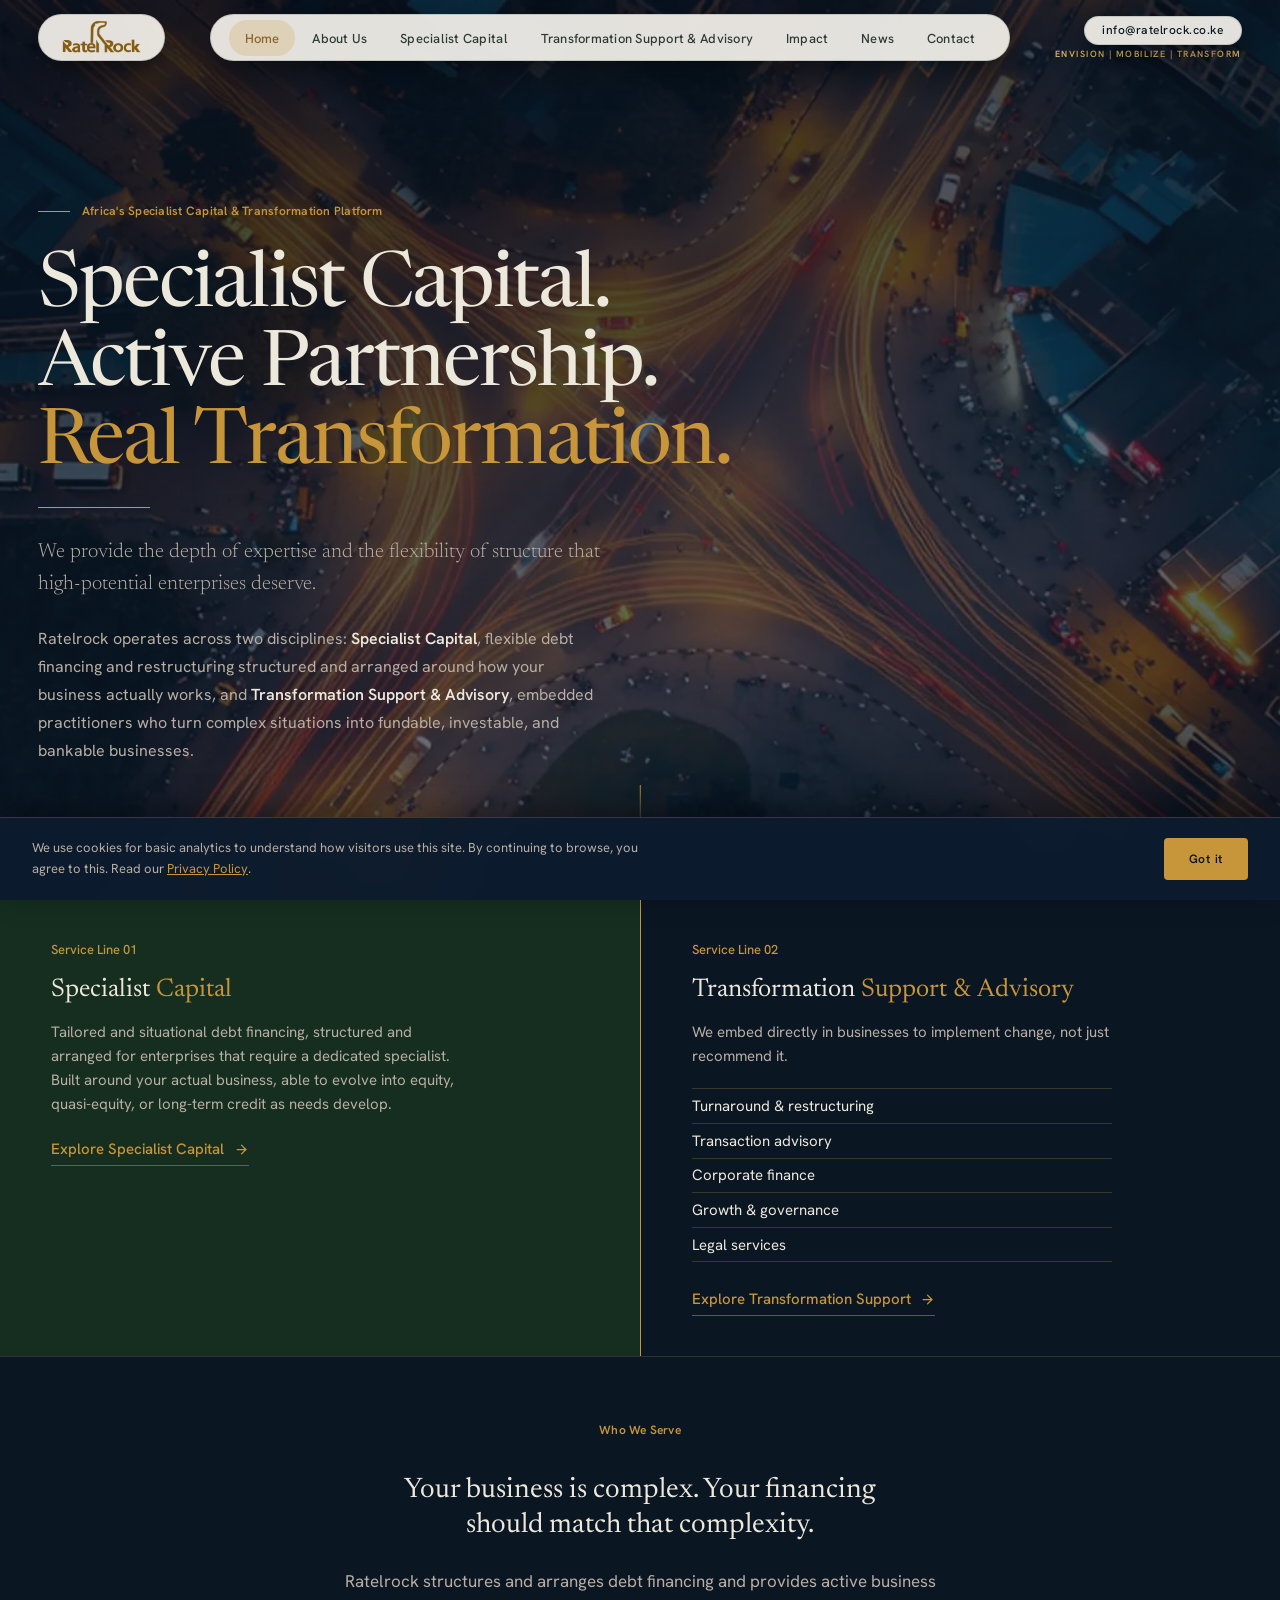
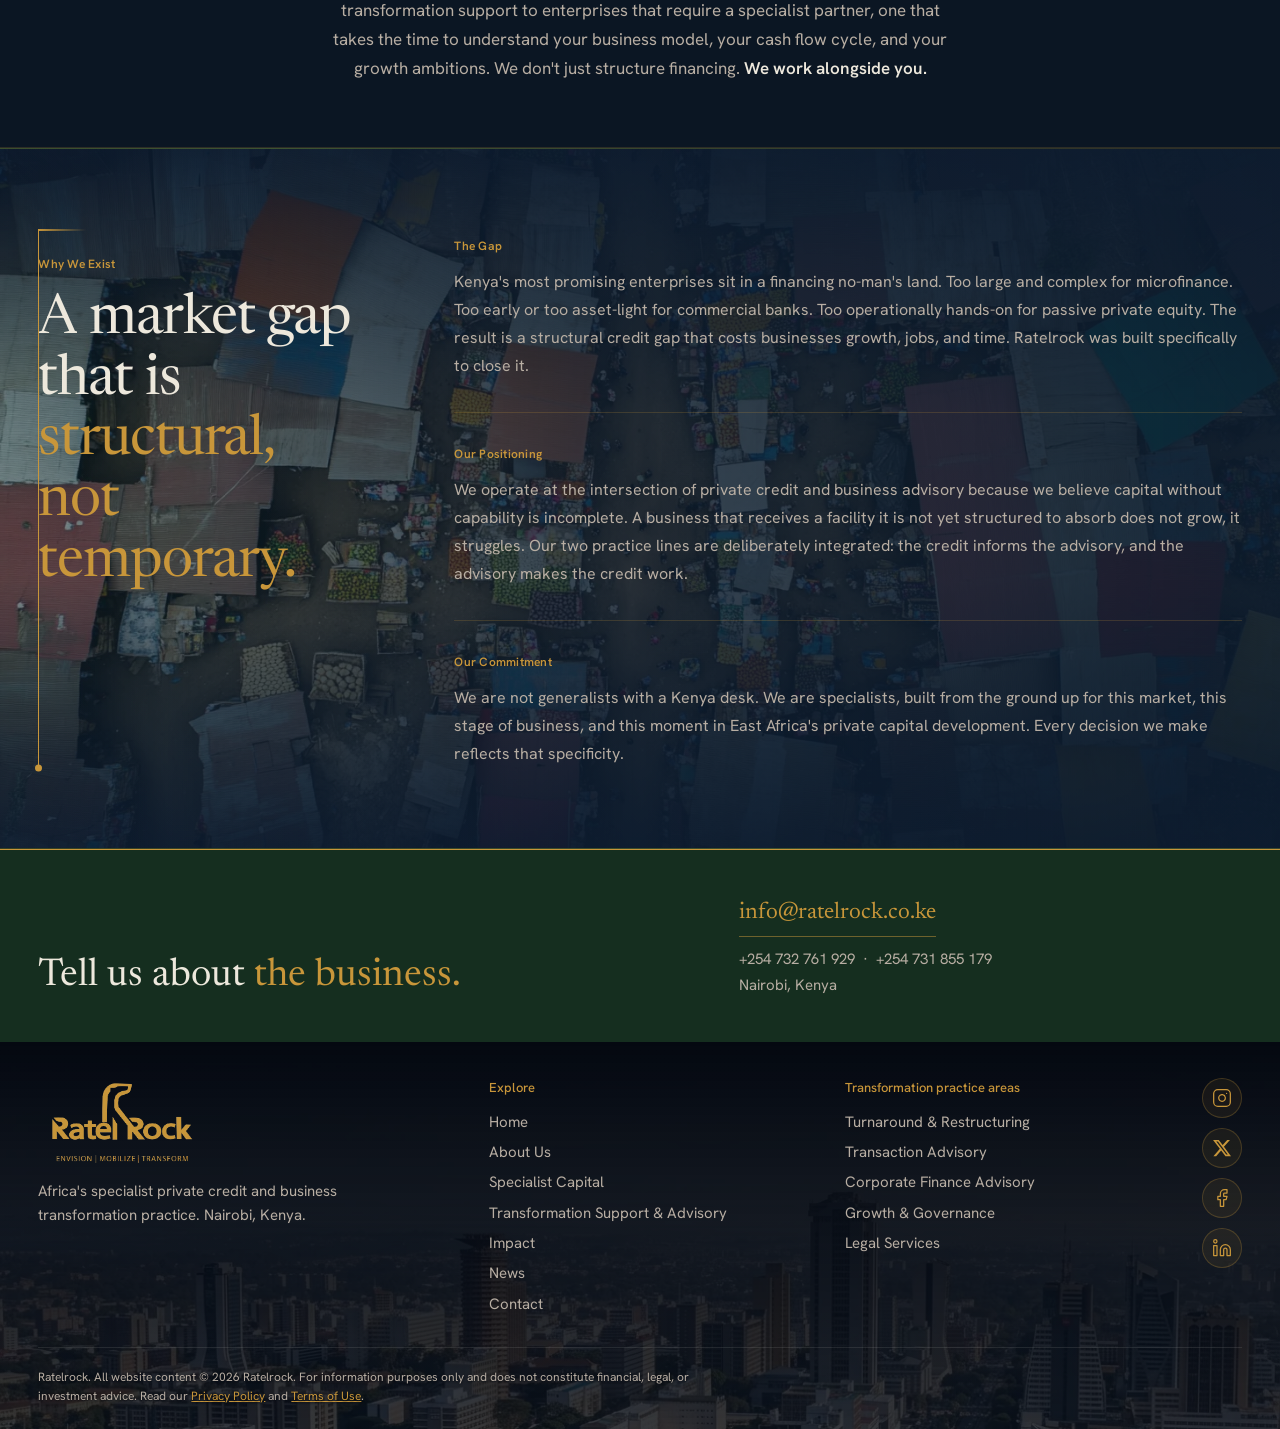
==== commit e986a03d: "Footer redesign, Home service strip, gateway tidy - Footer: closing line on brand green, plain lette" ====
--- a/index.html
+++ b/index.html
@@ -34,7 +34,7 @@
   <link rel="preload" href="fonts/hanken-grotesk-normal-300.woff2" as="font" type="font/woff2" crossorigin />
   <link rel="preload" href="fonts/newsreader-normal-300.woff2" as="font" type="font/woff2" crossorigin />
   <link rel="stylesheet" href="css/fonts.css?v=1" />
-  <link rel="stylesheet" href="css/style.css?v=c3" />
+  <link rel="stylesheet" href="css/style.css?v=d2" />
   <link rel="stylesheet" href="css/nav-float.css?v=9" />
   <link rel="stylesheet" href="css/motion.css?v=6" />
   <link rel="stylesheet" href="css/ledger.css?v=8" />
@@ -354,42 +354,46 @@
 <!-- ===== FOOTER ===== -->
 </main>
 <footer class="footer" role="contentinfo">
-  <div class="container">
-    <div class="footer__inner">
-      <div class="footer__brand-col">
-        <img src="images/Logos/footer.png" alt="Ratelrock" loading="lazy" style="width:100%;max-width:250px;height:auto;margin-bottom:0.75rem;display:block;">
-        <p class="footer__brand-desc">Africa's specialist private credit and business transformation practice. Nairobi, Kenya.</p>
-      </div>
-
-      <div>
-        <p class="footer__col-title">Navigation</p>
-        <ul class="footer__links">
-          <li><a href="/"                   class="footer__link">Home</a></li>
-          <li><a href="/about"                   class="footer__link">About Us</a></li>
-          <li><a href="/special-capital"          class="footer__link">Specialist Capital</a></li>
-          <li><a href="/transformation-support-advisory" class="footer__link">Transformation Support &amp; Advisory</a></li>
-          <li><a href="/news"                    class="footer__link">News</a></li>
-          <li><a href="/contact"                 class="footer__link">Contact</a></li>
-        </ul>
-      </div>
-
-      <div>
-        <p class="footer__col-title">Services</p>
-        <ul class="footer__links">
-          <li><a href="/transformation-support-advisory" class="footer__link">Turnaround &amp; Restructuring</a></li>
-        </ul>
-      </div>
-
-      <div>
-        <p class="footer__col-title">Contact</p>
-        <ul class="footer__links">
-          <li><a href="mailto:info@ratelrock.co.ke" class="footer__link">info@ratelrock.co.ke</a></li>
-          <li><a href="tel:+254732761929" class="footer__link">+254 732 761 929</a></li>
-          <li><a href="tel:+254731855179" class="footer__link">+254 731 855 179</a></li>
-          <li><span class="footer__link" style="cursor:default;">Nairobi, Kenya</span></li>
-        </ul>
-      </div>
-      <div class="footer__social-col">
+  <div class="footer__close">
+    <div class="container footer__close-inner">
+      <h2 class="footer__lead">Tell us about <em>the business.</em></h2>
+      <div class="footer__reach">
+        <a href="mailto:info@ratelrock.co.ke" class="footer__mail">info@ratelrock.co.ke</a>
+        <p class="footer__phones"><a href="tel:+254732761929">+254 732 761 929</a> &nbsp;·&nbsp; <a href="tel:+254731855179">+254 731 855 179</a></p>
+        <p class="footer__place">Nairobi, Kenya</p>
+      </div>
+    </div>
+  </div>
+
+  <div class="footer__base">
+    <div class="container">
+      <div class="footer__grid">
+        <div class="footer__brand">
+          <img src="images/Logos/footer.png" alt="Ratelrock" loading="lazy" width="170" style="width:100%;max-width:170px;height:auto;display:block;margin-bottom:0.625rem;">
+          <p class="footer__desc">Africa's specialist private credit and business transformation practice. Nairobi, Kenya.</p>
+        </div>
+        <nav aria-label="Footer">
+          <p class="footer__label">Explore</p>
+          <ul class="footer__list">
+            <li><a href="/">Home</a></li>
+            <li><a href="/about">About Us</a></li>
+            <li><a href="/special-capital">Specialist Capital</a></li>
+            <li><a href="/transformation-support-advisory">Transformation Support &amp; Advisory</a></li>
+            <li><a href="/impact">Impact</a></li>
+            <li><a href="/news">News</a></li>
+            <li><a href="/contact">Contact</a></li>
+          </ul>
+        </nav>
+        <div>
+          <p class="footer__label">Transformation practice areas</p>
+          <ul class="footer__list">
+            <li><a href="/transformation-support-advisory#turnaround">Turnaround &amp; Restructuring</a></li>
+            <li><a href="/transformation-support-advisory#transaction">Transaction Advisory</a></li>
+            <li><a href="/transformation-support-advisory#corporate-finance">Corporate Finance Advisory</a></li>
+            <li><a href="/transformation-support-advisory#growth-governance">Growth &amp; Governance</a></li>
+            <li><a href="/transformation-support-advisory#legal-services">Legal Services</a></li>
+          </ul>
+        </div>
         <div class="footer__social">
           <a href="https://www.instagram.com/ratelrockafrica" target="_blank" rel="noopener noreferrer" aria-label="Ratelrock on Instagram" class="footer__social-link"><svg viewBox="0 0 24 24" fill="none" stroke="currentColor" stroke-width="1.5" stroke-linecap="round" stroke-linejoin="round" aria-hidden="true"><rect x="2" y="2" width="20" height="20" rx="5" ry="5"/><path d="M16 11.37A4 4 0 1 1 12.63 8 4 4 0 0 1 16 11.37z"/><line x1="17.5" y1="6.5" x2="17.51" y2="6.5"/></svg></a>
           <a href="https://x.com/RatelrockAfrica" target="_blank" rel="noopener noreferrer" aria-label="Ratelrock on X" class="footer__social-link"><svg viewBox="0 0 24 24" fill="currentColor" aria-hidden="true"><path d="M18.244 2.25h3.308l-7.227 8.26 8.502 11.24H16.17l-5.214-6.817L4.99 21.75H1.68l7.73-8.835L1.254 2.25H8.08l4.713 6.231zm-1.161 17.52h1.833L7.084 4.126H5.117z"/></svg></a>
@@ -398,12 +402,10 @@
         </div>
       </div>
 
-    </div>
-
-      <div class="footer__disclaimer-block">
-        <p class="footer__legal">Ratelrock. All website content &copy; 2026 Ratelrock. For information purposes only and does not constitute financial, legal, or investment advice. Read our <a href="/privacy-policy" style="color:var(--c-gold);text-decoration:underline;">Privacy Policy</a> and <a href="/terms-of-use" style="color:var(--c-gold);text-decoration:underline;">Terms of Use</a>.</p>
-        <p class="footer__copy">&copy; 2026 Ratelrock</p>
-      </div>
+      <div class="footer__bottom">
+        <p class="footer__legal">Ratelrock. All website content &copy; 2026 Ratelrock. For information purposes only and does not constitute financial, legal, or investment advice. Read our <a href="/privacy-policy">Privacy Policy</a> and <a href="/terms-of-use">Terms of Use</a>.</p>
+      </div>
+    </div>
   </div>
 </footer>
 
--- a/css/style.css
+++ b/css/style.css
@@ -2031,132 +2031,45 @@
 }
 
 /* ===== FOOTER ===== */
-.footer {
-  background: #040810;
-  border-top: 1px solid rgba(200,150,58,0.15);
-  padding: 4rem 0 2rem;
-}
-
-.footer__inner {
-  display: grid;
-  grid-template-columns: 2fr 1fr 1fr 1fr auto;
-  gap: 3rem;
-
-}
-
-.footer__brand-name {
-  font-family: var(--f-display);
-  font-size: 1.5rem;
-  font-weight: 500;
-  letter-spacing: 0.04em;
-  color: var(--c-text);
-  margin-bottom: 0.25rem;
-}
-
-.footer__brand-sub {
-  font-family: var(--f-ui);
-  font-size: 0.625rem;
-  font-weight: 500;
-  letter-spacing: 0.18em;
-  text-transform: uppercase;
-  color: var(--c-gold);
-  margin-bottom: 1rem;
-}
-
-.footer__brand-desc {
-  font-size: 0.875rem;
-  line-height: 1.7;
-  color: var(--c-text-muted);
-  margin-bottom: 1.5rem;
-  max-width: 280px;
-}
-
-.footer__col-title {
-  font-family: var(--f-ui);
-  font-size: 0.75rem;
-  font-weight: 500;
-  letter-spacing: 0.02em;
-  text-transform: none;
-  color: var(--c-text-2);
-  margin-bottom: 1.25rem;
-}
-
-.footer__links {
-  display: flex;
-  flex-direction: column;
-  gap: 0.625rem;
-}
-
-.footer__link {
-  font-size: 0.875rem;
-  color: var(--c-text-muted);
-  transition: color 200ms var(--ease-out);
-}
-
-.footer__link:hover {
-  color: var(--c-gold);
-}
-
-.footer__social-col {
-  display: flex;
-  flex-direction: column;
-  align-items: flex-end;
-}
-
-.footer__social {
-  display: flex;
-  flex-direction: column;
-  gap: 0.875rem;
-}
-
-.footer__social-link {
-  display: flex;
-  align-items: center;
-  justify-content: center;
-  width: 46px;
-  height: 46px;
-  border-radius: 50%;
-  border: 1px solid var(--c-gold-border);
-  background: var(--c-gold-bg);
-  color: var(--c-gold);
-  transition: border-color 200ms var(--ease-out), background 200ms var(--ease-out), color 200ms var(--ease-out), transform 200ms var(--ease-out);
-}
-
-.footer__social-link:hover {
-  border-color: var(--c-gold);
-  background: var(--c-gold);
-  color: var(--c-dark-text);
-  transform: translateY(-2px);
-}
-
-.footer__social-link svg {
-  width: 22px;
-  height: 22px;
-}
-
-.footer__disclaimer-block {
-  padding-top: 2rem;
-  margin-top: 1rem;
-  border-top: 1px solid rgba(255,255,255,0.06);
-  display: flex;
-  align-items: flex-start;
-  justify-content: space-between;
-  gap: 1rem;
-  flex-wrap: wrap;
-}
-
-.footer__legal {
-  font-size: 0.75rem;
-  color: var(--c-text-muted);
-  line-height: 1.6;
-  max-width: 680px;
-}
-
-.footer__copy {
-  font-family: var(--f-ui);
-  font-size: 0.6875rem;
-  color: var(--c-text-muted);
-  flex-shrink: 0;
+/* ===== FOOTER: a closing line on brand green, then a plain letterhead base ===== */
+.footer { background: #040810; }
+.footer__close { background: var(--c-green); border-top: 1px solid var(--c-gold); padding: clamp(2rem, 3.5vw, 3rem) 0; }
+.footer__close-inner { display: grid; grid-template-columns: 1.3fr 1fr; gap: 3rem; align-items: end; }
+.footer__lead { font-family: var(--f-display); font-weight: 400; font-size: clamp(1.75rem, 3vw, 2.5rem); line-height: 1.1; color: var(--c-text); margin: 0; }
+.footer__lead em { font-style: normal; color: var(--c-gold); }
+.footer__mail { display: inline-block; font-family: var(--f-display); font-size: clamp(1.25rem, 1.8vw, 1.5rem); color: var(--c-gold); text-decoration: none; border-bottom: 1px solid rgba(200,150,58,0.5); padding-bottom: 0.25rem; transition: border-color 0.25s ease; }
+.footer__mail:hover { border-color: var(--c-gold); }
+.footer__phones, .footer__place { font-size: 0.9375rem; color: var(--c-text-2); margin: 0.625rem 0 0; }
+.footer__place { margin-top: 0.125rem; }
+.footer__phones a { color: var(--c-text-2); text-decoration: none; }
+.footer__phones a:hover { color: var(--c-gold); }
+
+.footer__base { position: relative; isolation: isolate; padding: 2.25rem 0 1.5rem; }
+/* the Nairobi skyline sits along the foot of the page, tinted into the brand navy */
+.footer__base::before {
+  content: ""; position: absolute; inset: 0; z-index: -1; pointer-events: none;
+  background:
+    linear-gradient(180deg, #040810 0%, rgba(4,8,16,0.93) 40%, rgba(4,8,16,0.80) 100%),
+    url(../images/other_images/Nairobi.webp) center bottom / 100% auto no-repeat;
+}
+.footer__grid { display: grid; grid-template-columns: 1.3fr 1fr 1fr auto; gap: 2.5rem; }
+.footer__desc { font-size: 0.9375rem; line-height: 1.6; color: var(--c-text-2); max-width: 22rem; margin: 0; }
+.footer__label { font-family: var(--f-ui); font-size: 0.8125rem; font-weight: 500; color: var(--c-gold); margin: 0 0 0.5rem; }
+.footer__list { list-style: none; margin: 0; padding: 0; }
+.footer__list a { display: inline-block; padding: 0.2rem 0; font-size: 0.9375rem; color: var(--c-text-2); text-decoration: none; transition: color 0.2s ease; }
+.footer__list a:hover { color: var(--c-gold); }
+.footer__bottom { display: flex; justify-content: space-between; align-items: flex-start; gap: 1.5rem 3rem; flex-wrap: wrap; margin-top: 1.75rem; padding-top: 1.25rem; border-top: 1px solid rgba(237,232,220,0.1); align-items: center; }
+.footer__social { display: flex; flex-direction: column; gap: 0.625rem; margin: 0; }
+.footer__social-link { display: flex; align-items: center; justify-content: center; width: 40px; height: 40px; border-radius: 50%; border: 1px solid var(--c-gold-border); background: var(--c-gold-bg); color: var(--c-gold); transition: border-color 200ms var(--ease-out), background 200ms var(--ease-out), color 200ms var(--ease-out); }
+.footer__social-link:hover { border-color: var(--c-gold); background: var(--c-gold); color: var(--c-dark-text); }
+.footer__social-link svg { width: 20px; height: 20px; }
+.footer__legal { font-size: 0.75rem; line-height: 1.55; color: var(--c-text-2); text-shadow: 0 1px 2px rgba(4,8,16,0.9); max-width: 44rem; margin: 0; }
+.footer__legal a { color: var(--c-gold); text-decoration: underline; }
+@media (max-width: 900px) {
+  .footer__close-inner, .footer__grid { grid-template-columns: 1fr; gap: 2rem; }
+  .footer__social { flex-direction: row; }
+  /* the legal text runs long on a phone, so the skyline gives way to plain dark */
+  .footer__base::before { background: #040810; }
 }
 
 /* ===== SCROLL REVEAL ANIMATIONS ===== */
@@ -2312,9 +2225,6 @@
 @media (max-width: 1024px) {
   .diff-grid { grid-template-columns: repeat(2, 1fr); }
   .framework-grid { grid-template-columns: repeat(3, 1fr); }
-  .footer__inner { grid-template-columns: 1fr 1fr; }
-  .footer__social-col { grid-column: 1 / -1; align-items: flex-start; margin-top: 0.5rem; }
-  .footer__social { flex-direction: row; }
   .contact-grid { grid-template-columns: 1fr; }
   .process-timeline { grid-template-columns: repeat(2, 1fr); }
   .process-timeline::before { display: none; }
@@ -2342,9 +2252,6 @@
   .stats-row { grid-template-columns: 1fr; }
   .market-highlight__stats { grid-template-columns: 1fr; gap: 1.5rem; }
   .framework-grid { grid-template-columns: repeat(2, 1fr); }
-  .footer__inner { grid-template-columns: 1fr; }
-  .footer__social-col { align-items: flex-start; }
-  .footer__bottom { flex-direction: column; align-items: flex-start; }
   .contact-info-row { flex-direction: column; gap: 1.5rem; }
   .process-timeline { grid-template-columns: 1fr; }
   .comparison-table { font-size: 0.8125rem; }
@@ -2521,7 +2428,6 @@
   .stats-row { grid-template-columns: 1fr; }
   .market-highlight__stats { grid-template-columns: 1fr; }
   .investor-stats { grid-template-columns: 1fr; }
-  .footer__inner { gap: 2rem; }
   .btn--lg { padding: 0.875rem 1.5rem; font-size: 0.8125rem; }
 }
 
@@ -2547,8 +2453,6 @@
 
 /* --- 13. Footer links - more readable spacing --- */
 @media (max-width: 768px) {
-  .footer__links { gap: 0.875rem; }
-  .footer__col-title { margin-top: 0.5rem; }
   .footer__legal { font-size: 0.6875rem; }
 }
 
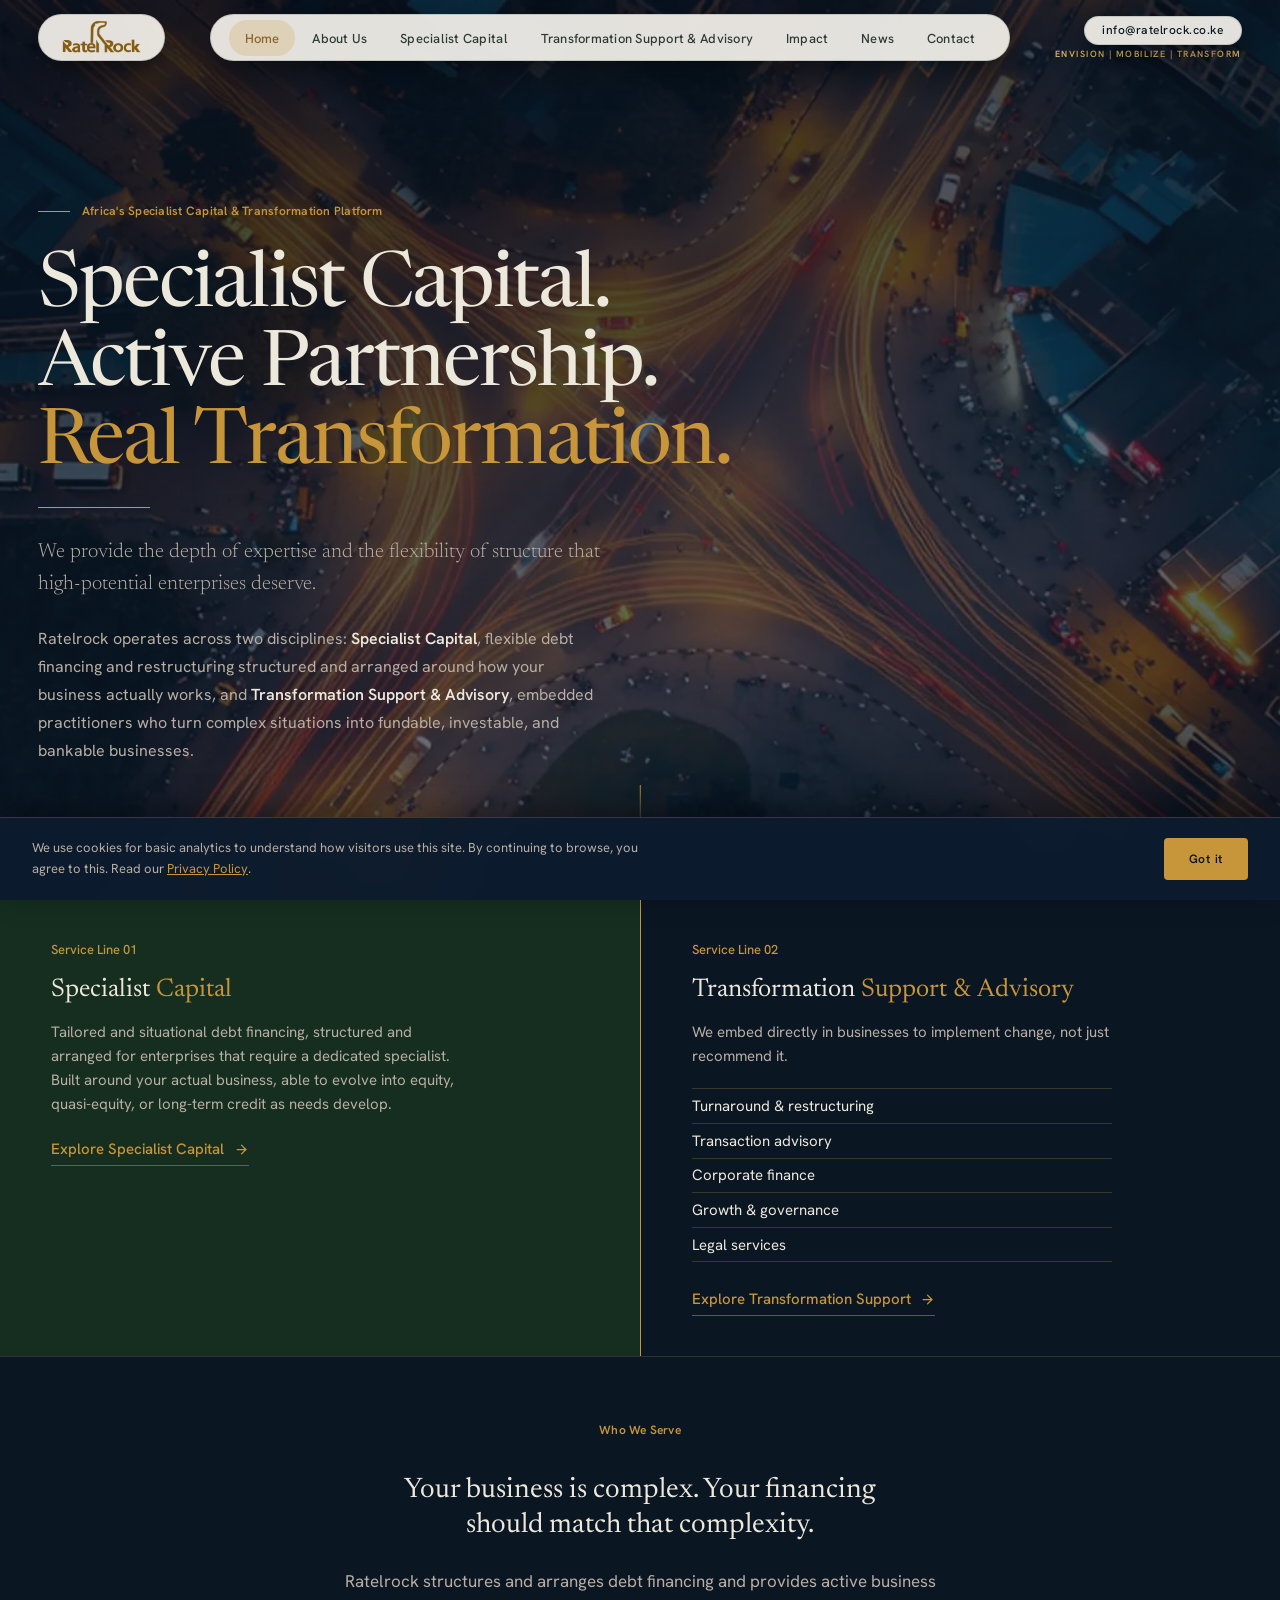
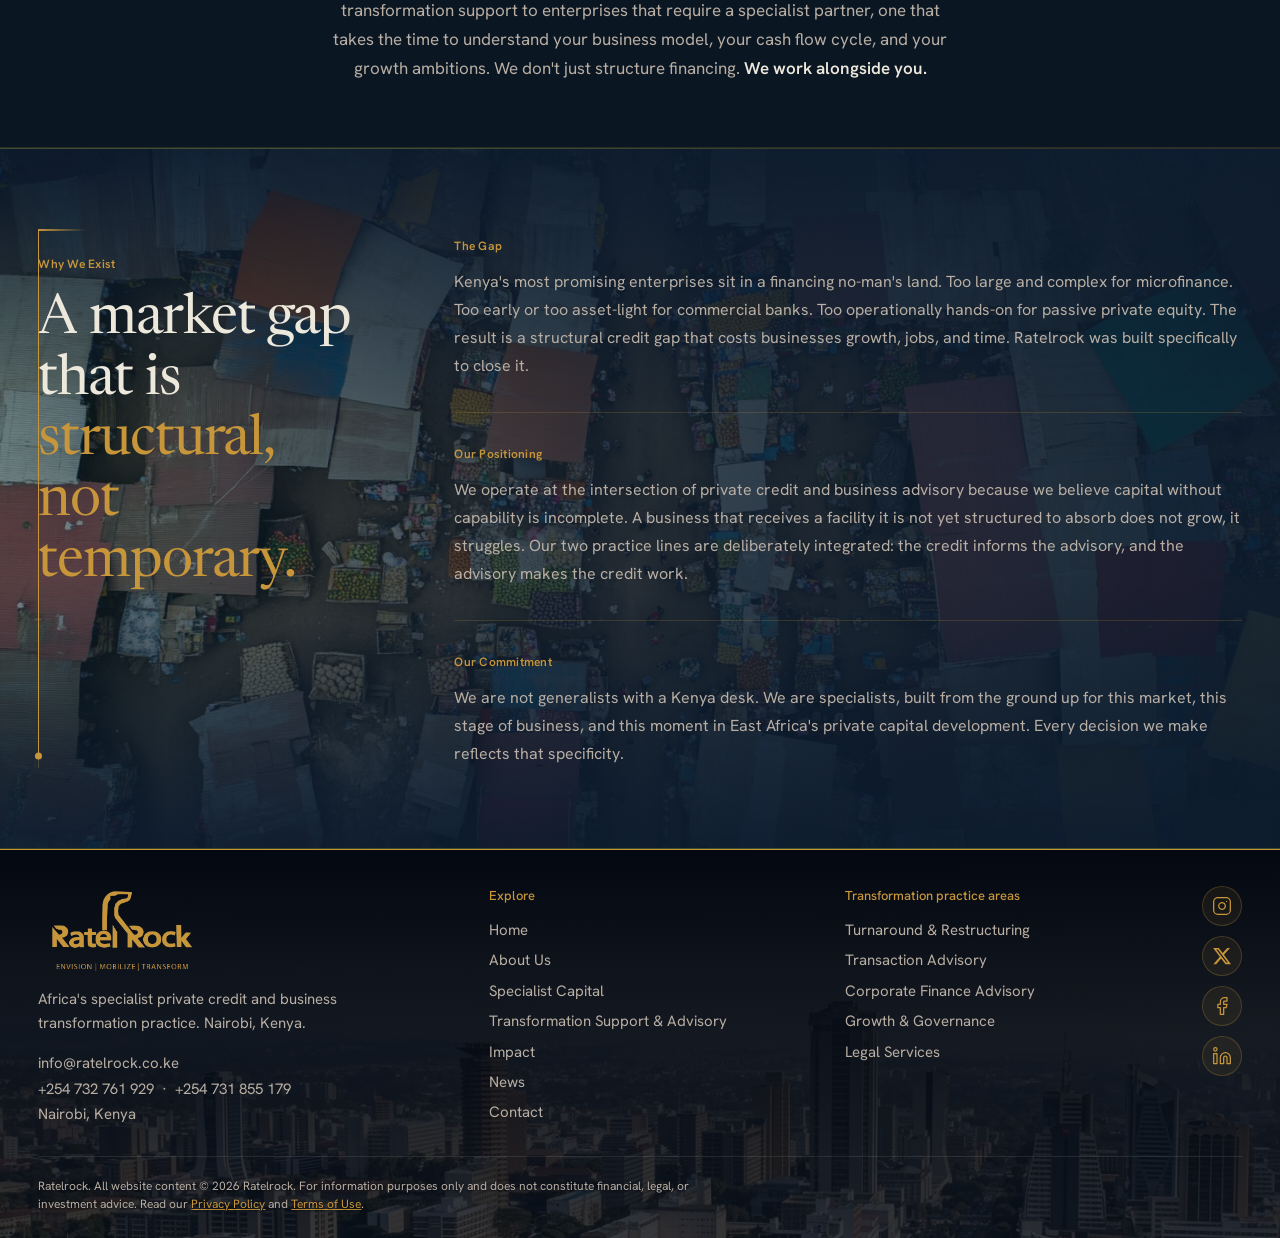
==== commit 12795625: "Footer: remove the closing banner, keep contact details in the footer base - Removed the "Tell us ab" ====
--- a/index.html
+++ b/index.html
@@ -34,7 +34,7 @@
   <link rel="preload" href="fonts/hanken-grotesk-normal-300.woff2" as="font" type="font/woff2" crossorigin />
   <link rel="preload" href="fonts/newsreader-normal-300.woff2" as="font" type="font/woff2" crossorigin />
   <link rel="stylesheet" href="css/fonts.css?v=1" />
-  <link rel="stylesheet" href="css/style.css?v=d2" />
+  <link rel="stylesheet" href="css/style.css?v=d3" />
   <link rel="stylesheet" href="css/nav-float.css?v=9" />
   <link rel="stylesheet" href="css/motion.css?v=6" />
   <link rel="stylesheet" href="css/ledger.css?v=8" />
@@ -354,16 +354,6 @@
 <!-- ===== FOOTER ===== -->
 </main>
 <footer class="footer" role="contentinfo">
-  <div class="footer__close">
-    <div class="container footer__close-inner">
-      <h2 class="footer__lead">Tell us about <em>the business.</em></h2>
-      <div class="footer__reach">
-        <a href="mailto:info@ratelrock.co.ke" class="footer__mail">info@ratelrock.co.ke</a>
-        <p class="footer__phones"><a href="tel:+254732761929">+254 732 761 929</a> &nbsp;·&nbsp; <a href="tel:+254731855179">+254 731 855 179</a></p>
-        <p class="footer__place">Nairobi, Kenya</p>
-      </div>
-    </div>
-  </div>
 
   <div class="footer__base">
     <div class="container">
@@ -371,6 +361,7 @@
         <div class="footer__brand">
           <img src="images/Logos/footer.png" alt="Ratelrock" loading="lazy" width="170" style="width:100%;max-width:170px;height:auto;display:block;margin-bottom:0.625rem;">
           <p class="footer__desc">Africa's specialist private credit and business transformation practice. Nairobi, Kenya.</p>
+          <p class="footer__contact"><a href="mailto:info@ratelrock.co.ke">info@ratelrock.co.ke</a><br><a href="tel:+254732761929">+254 732 761 929</a> &nbsp;·&nbsp; <a href="tel:+254731855179">+254 731 855 179</a><br>Nairobi, Kenya</p>
         </div>
         <nav aria-label="Footer">
           <p class="footer__label">Explore</p>
--- a/css/style.css
+++ b/css/style.css
@@ -2033,18 +2033,7 @@
 /* ===== FOOTER ===== */
 /* ===== FOOTER: a closing line on brand green, then a plain letterhead base ===== */
 .footer { background: #040810; }
-.footer__close { background: var(--c-green); border-top: 1px solid var(--c-gold); padding: clamp(2rem, 3.5vw, 3rem) 0; }
-.footer__close-inner { display: grid; grid-template-columns: 1.3fr 1fr; gap: 3rem; align-items: end; }
-.footer__lead { font-family: var(--f-display); font-weight: 400; font-size: clamp(1.75rem, 3vw, 2.5rem); line-height: 1.1; color: var(--c-text); margin: 0; }
-.footer__lead em { font-style: normal; color: var(--c-gold); }
-.footer__mail { display: inline-block; font-family: var(--f-display); font-size: clamp(1.25rem, 1.8vw, 1.5rem); color: var(--c-gold); text-decoration: none; border-bottom: 1px solid rgba(200,150,58,0.5); padding-bottom: 0.25rem; transition: border-color 0.25s ease; }
-.footer__mail:hover { border-color: var(--c-gold); }
-.footer__phones, .footer__place { font-size: 0.9375rem; color: var(--c-text-2); margin: 0.625rem 0 0; }
-.footer__place { margin-top: 0.125rem; }
-.footer__phones a { color: var(--c-text-2); text-decoration: none; }
-.footer__phones a:hover { color: var(--c-gold); }
-
-.footer__base { position: relative; isolation: isolate; padding: 2.25rem 0 1.5rem; }
+.footer__base { position: relative; isolation: isolate; border-top: 1px solid var(--c-gold); padding: 2.25rem 0 1.5rem; }
 /* the Nairobi skyline sits along the foot of the page, tinted into the brand navy */
 .footer__base::before {
   content: ""; position: absolute; inset: 0; z-index: -1; pointer-events: none;
@@ -2063,10 +2052,13 @@
 .footer__social-link { display: flex; align-items: center; justify-content: center; width: 40px; height: 40px; border-radius: 50%; border: 1px solid var(--c-gold-border); background: var(--c-gold-bg); color: var(--c-gold); transition: border-color 200ms var(--ease-out), background 200ms var(--ease-out), color 200ms var(--ease-out); }
 .footer__social-link:hover { border-color: var(--c-gold); background: var(--c-gold); color: var(--c-dark-text); }
 .footer__social-link svg { width: 20px; height: 20px; }
+.footer__contact { font-size: 0.9375rem; line-height: 1.7; color: var(--c-text-2); margin: 1rem 0 0; }
+.footer__contact a { color: var(--c-text-2); text-decoration: none; transition: color 0.2s ease; }
+.footer__contact a:hover { color: var(--c-gold); }
 .footer__legal { font-size: 0.75rem; line-height: 1.55; color: var(--c-text-2); text-shadow: 0 1px 2px rgba(4,8,16,0.9); max-width: 44rem; margin: 0; }
 .footer__legal a { color: var(--c-gold); text-decoration: underline; }
 @media (max-width: 900px) {
-  .footer__close-inner, .footer__grid { grid-template-columns: 1fr; gap: 2rem; }
+  .footer__grid { grid-template-columns: 1fr; gap: 2rem; }
   .footer__social { flex-direction: row; }
   /* the legal text runs long on a phone, so the skyline gives way to plain dark */
   .footer__base::before { background: #040810; }
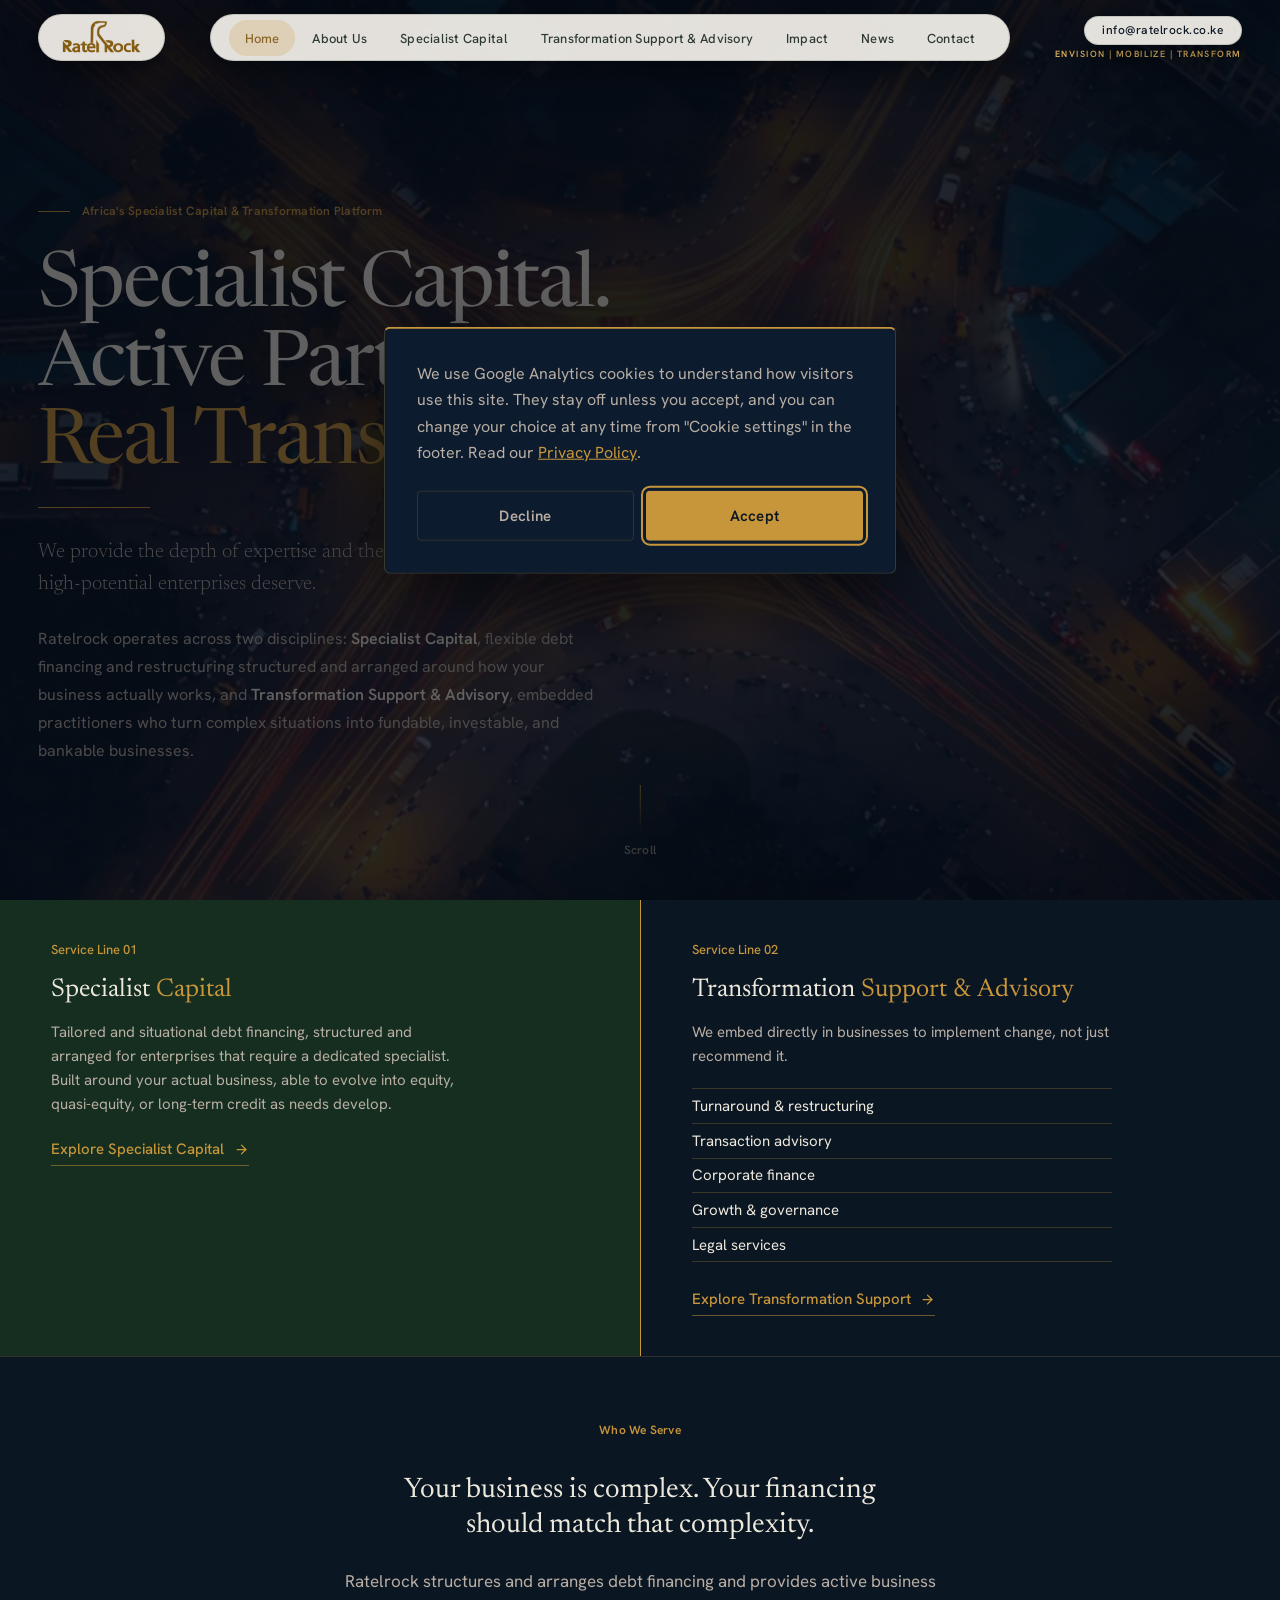
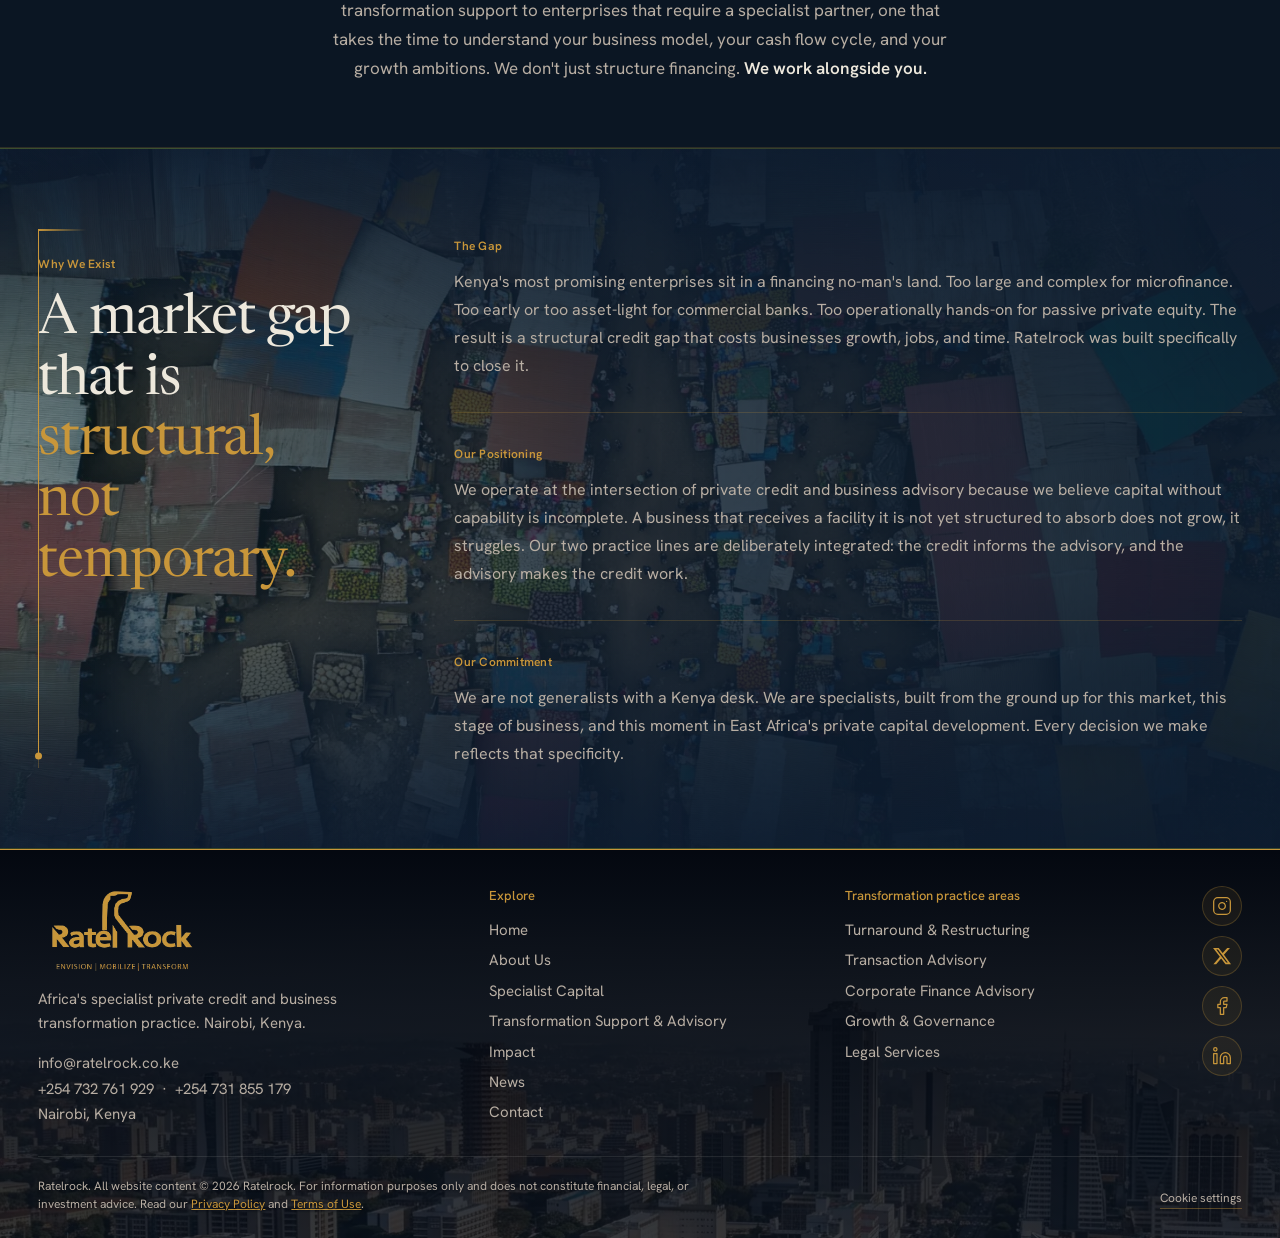
==== commit c12a0fd5: "Privacy: consent-gated Google Analytics with blocking centred banner, footer Cookie settings, jsdeli" ====
--- a/index.html
+++ b/index.html
@@ -1,14 +1,6 @@
 <!DOCTYPE html>
 <html lang="en">
 <head>
-  <!-- Google tag (gtag.js) -->
-  <script async src="https://www.googletagmanager.com/gtag/js?id=G-3D1BM93WL2"></script>
-  <script>
-    window.dataLayer = window.dataLayer || [];
-    function gtag(){dataLayer.push(arguments);}
-    gtag('js', new Date());
-    gtag('config', 'G-3D1BM93WL2');
-  </script>
   <meta charset="UTF-8" />
   <meta name="viewport" content="width=device-width, initial-scale=1.0" />
   <title>Ratelrock, Specialist Capital. Active Partnership. Real Transformation.</title>
@@ -34,7 +26,7 @@
   <link rel="preload" href="fonts/hanken-grotesk-normal-300.woff2" as="font" type="font/woff2" crossorigin />
   <link rel="preload" href="fonts/newsreader-normal-300.woff2" as="font" type="font/woff2" crossorigin />
   <link rel="stylesheet" href="css/fonts.css?v=1" />
-  <link rel="stylesheet" href="css/style.css?v=d3" />
+  <link rel="stylesheet" href="css/style.css?v=d8" />
   <link rel="stylesheet" href="css/nav-float.css?v=9" />
   <link rel="stylesheet" href="css/motion.css?v=6" />
   <link rel="stylesheet" href="css/ledger.css?v=8" />
@@ -395,18 +387,21 @@
 
       <div class="footer__bottom">
         <p class="footer__legal">Ratelrock. All website content &copy; 2026 Ratelrock. For information purposes only and does not constitute financial, legal, or investment advice. Read our <a href="/privacy-policy">Privacy Policy</a> and <a href="/terms-of-use">Terms of Use</a>.</p>
+        <button type="button" class="footer__cookie" data-cookie-settings>Cookie settings</button>
       </div>
     </div>
   </div>
 </footer>
 
 <div class="cookie-banner" role="region" aria-label="Cookie notice">
-  <p class="cookie-banner__text">We use cookies for basic analytics to understand how visitors use this site. By continuing to browse, you agree to this. Read our <a href="/privacy-policy">Privacy Policy</a>.</p>
+  <p class="cookie-banner__text">We use Google Analytics cookies to understand how visitors use this site. They stay off unless you accept, and you can change your choice at any time from "Cookie settings" in the footer. Read our <a href="/privacy-policy">Privacy Policy</a>.</p>
   <div class="cookie-banner__actions">
-    <button type="button" class="cookie-banner__btn cookie-banner__btn--accept">Got it</button>
+    <button type="button" class="cookie-banner__btn cookie-banner__btn--decline">Decline</button>
+    <button type="button" class="cookie-banner__btn cookie-banner__btn--accept">Accept</button>
   </div>
 </div>
-<script src="js/main.js"></script>
+<script src="js/consent.js?v=4"></script>
+<script src="js/main.js?v=2"></script>
 <script src="js/nav-float.js?v=1"></script>
 <script src="js/motion.js?v=5"></script>
 <script src="js/ledger.js?v=2"></script>
--- a/css/style.css
+++ b/css/style.css
@@ -2055,6 +2055,8 @@
 .footer__contact { font-size: 0.9375rem; line-height: 1.7; color: var(--c-text-2); margin: 1rem 0 0; }
 .footer__contact a { color: var(--c-text-2); text-decoration: none; transition: color 0.2s ease; }
 .footer__contact a:hover { color: var(--c-gold); }
+.footer__cookie { font-family: var(--f-ui); font-size: 0.75rem; color: var(--c-text-2); background: none; border: 0; border-bottom: 1px solid rgba(200,150,58,0.4); padding: 0.5rem 0 2px; cursor: pointer; transition: color 0.2s ease; }
+.footer__cookie:hover { color: var(--c-gold); }
 .footer__legal { font-size: 0.75rem; line-height: 1.55; color: var(--c-text-2); text-shadow: 0 1px 2px rgba(4,8,16,0.9); max-width: 44rem; margin: 0; }
 .footer__legal a { color: var(--c-gold); text-decoration: underline; }
 @media (max-width: 900px) {
@@ -2540,31 +2542,37 @@
    =================================================== */
 .cookie-banner {
   position: fixed;
-  left: 0;
-  right: 0;
-  bottom: 0;
+  top: 50%;
+  left: 50%;
   z-index: 999;
-  display: flex;
-  flex-wrap: wrap;
-  align-items: center;
-  justify-content: space-between;
-  gap: 1.25rem;
-  padding: 1.25rem 2rem;
-  background: rgba(12,27,46,0.97);
-  backdrop-filter: blur(10px);
-  -webkit-backdrop-filter: blur(10px);
-  border-top: 1px solid var(--c-gold-border);
-  box-shadow: 0 -8px 32px rgba(0,0,0,0.35);
-  transform: translateY(100%);
-  transition: transform 0.4s var(--ease-out);
-}
-.cookie-banner.visible { transform: translateY(0); }
+  width: min(32rem, calc(100vw - 2rem));
+  max-height: calc(100vh - 2rem);
+  overflow-y: auto;
+  display: flex;
+  flex-direction: column;
+  align-items: stretch;
+  gap: 1.5rem;
+  padding: 2rem;
+  background: #0C1B2E;
+  border: 1px solid var(--c-gold-border);
+  border-top: 2px solid var(--c-gold);
+  border-radius: 6px;
+  box-shadow: 0 24px 64px rgba(0,0,0,0.5);
+  opacity: 0;
+  transform: translate(-50%, calc(-50% + 16px));
+  transition: opacity 0.35s ease, transform 0.45s var(--ease-out);
+}
+.cookie-banner.visible { opacity: 1; transform: translate(-50%, -50%); }
+/* Until a choice is made the page behind is dimmed, inert and not scrollable.
+   Decline gives full access, so this is a prompt, not a cookie wall. */
+.cookie-backdrop { position: fixed; inset: 0; z-index: 998; background: rgba(4,8,16,0.6); opacity: 0; transition: opacity 0.4s ease; }
+.cookie-backdrop.visible { opacity: 1; }
+html.consent-lock, html.consent-lock body { overflow: hidden !important; }
 .cookie-banner__text {
   font-family: var(--f-body);
-  font-size: 0.8125rem;
-  line-height: 1.6;
-  color: var(--c-text-2);
-  max-width: 640px;
+  font-size: 1rem;
+  line-height: 1.65;
+  color: var(--c-text-2);
   margin: 0;
 }
 .cookie-banner__text a {
@@ -2575,15 +2583,15 @@
   display: flex;
   align-items: center;
   gap: 0.75rem;
-  flex-shrink: 0;
-}
+}
+.cookie-banner__actions .cookie-banner__btn { flex: 1; }
 .cookie-banner__btn {
   font-family: var(--f-ui);
-  font-size: 0.75rem;
+  font-size: 0.9375rem;
   font-weight: 600;
-  letter-spacing: 0.06em;
+  letter-spacing: 0.02em;
   text-transform: none;
-  padding: 0.75rem 1.5rem;
+  padding: 0.875rem 1.5rem;
   border-radius: 4px;
   border: 1px solid transparent;
   cursor: pointer;
@@ -2603,12 +2611,7 @@
 .cookie-banner__btn--decline:hover { color: var(--c-text); border-color: var(--c-gold-border); }
 
 @media (max-width: 640px) {
-  .cookie-banner {
-    flex-direction: column;
-    align-items: stretch;
-    padding: 1.25rem;
-  }
-  .cookie-banner__actions { justify-content: flex-end; }
+  .cookie-banner { padding: 1.5rem; }
 }
 
 /* unslop: emphasis in headings is colour, not italic */
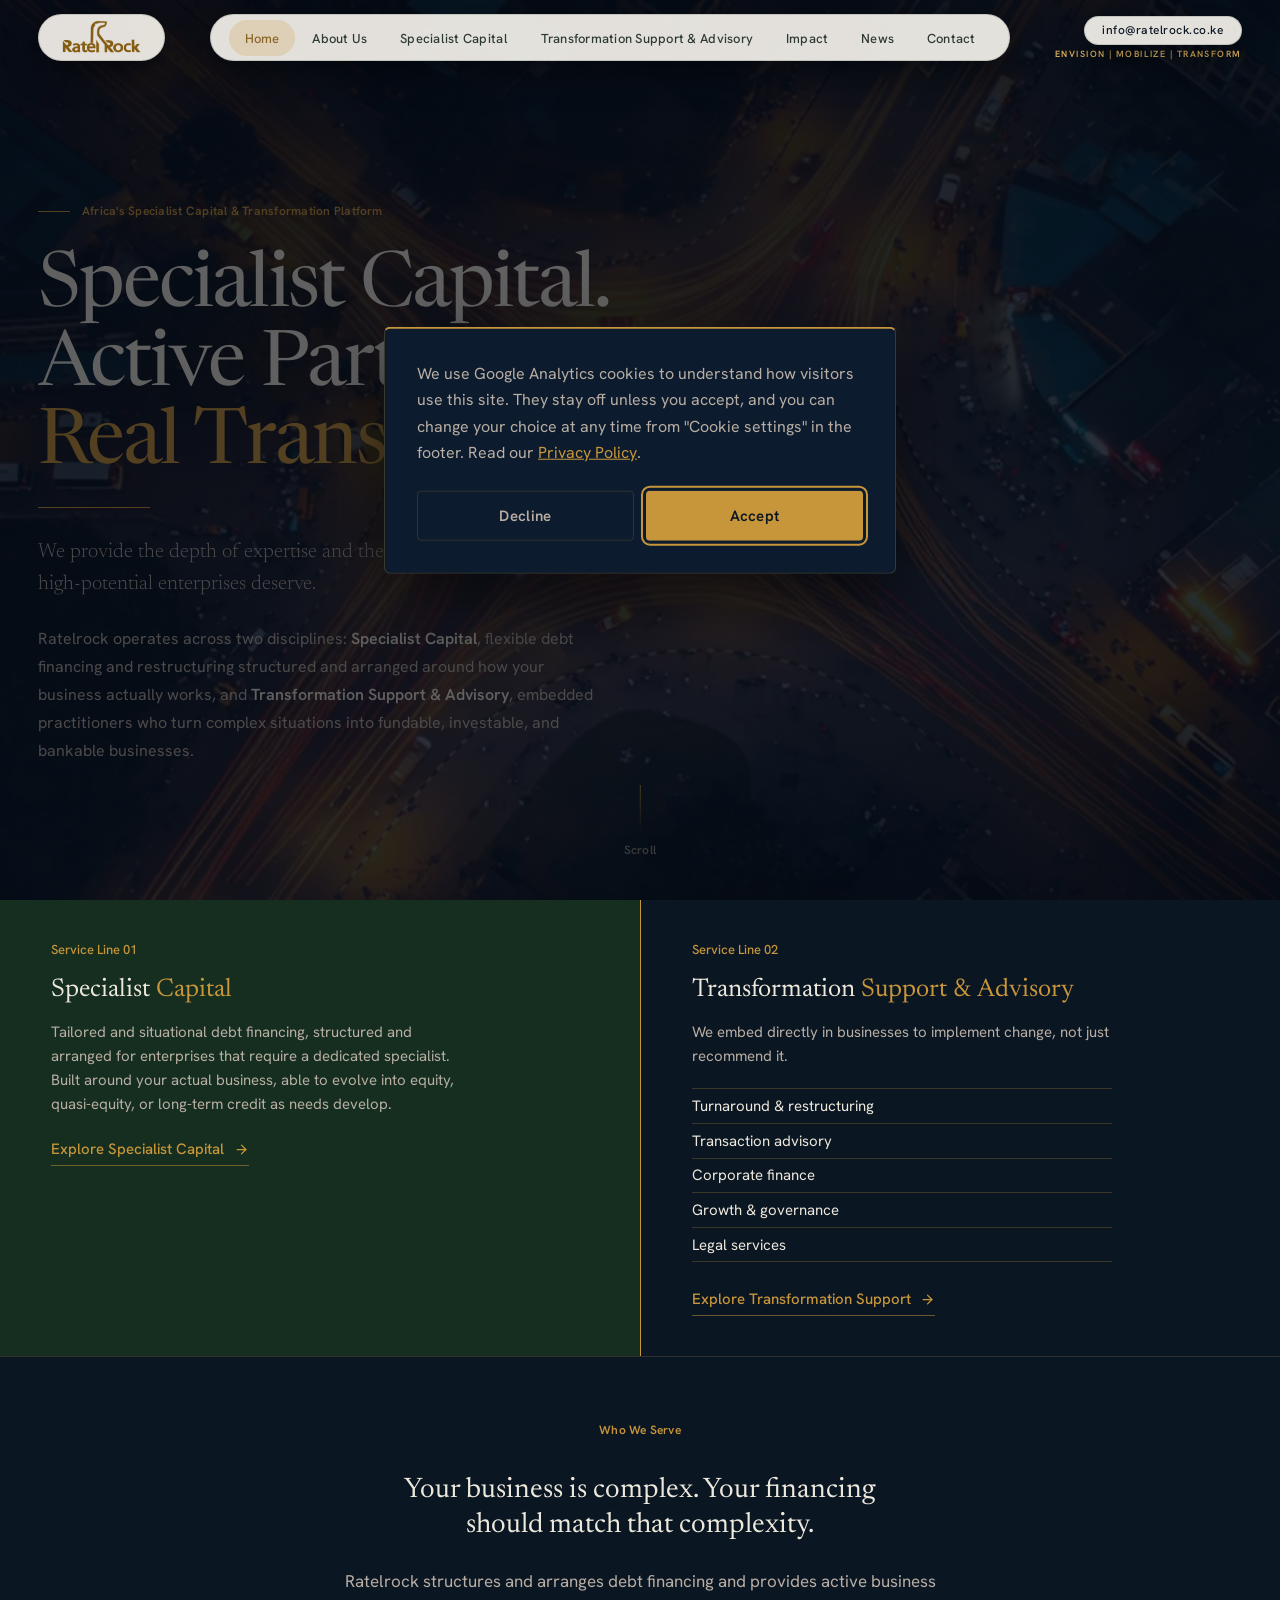
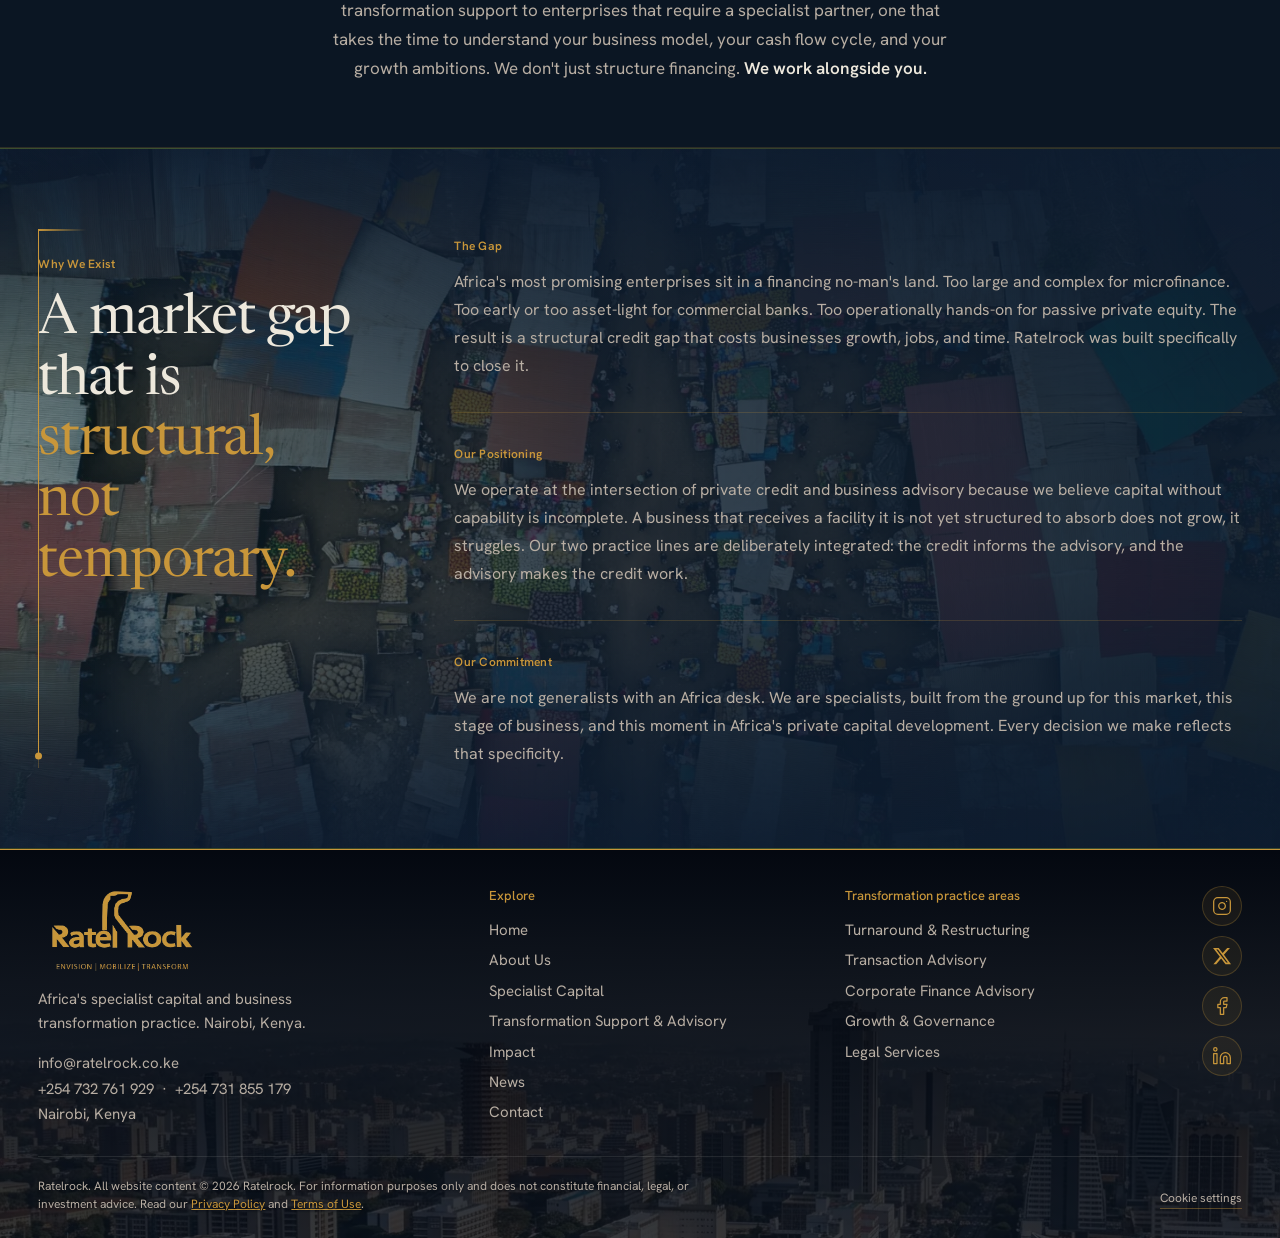
==== commit c10065c8: "Capital advisory repositioning, jurisdiction-neutral copy, new Private Credit page - Specialist Capi" ====
--- a/index.html
+++ b/index.html
@@ -324,7 +324,7 @@
       <div style="display:flex; flex-direction:column; gap:2rem; padding-top:0.5rem;">
         <div style="padding-bottom:2rem; border-bottom:1px solid rgba(200,150,58,0.2);">
           <p class="section-eyebrow" style="margin-bottom:0.75rem;">The Gap</p>
-          <p style="font-size:1rem;line-height:1.75;color:var(--c-text-2);">Kenya's most promising enterprises sit in a financing no-man's land. Too large and complex for microfinance. Too early or too asset-light for commercial banks. Too operationally hands-on for passive private equity. The result is a structural credit gap that costs businesses growth, jobs, and time. Ratelrock was built specifically to close it.</p>
+          <p style="font-size:1rem;line-height:1.75;color:var(--c-text-2);">Africa's most promising enterprises sit in a financing no-man's land. Too large and complex for microfinance. Too early or too asset-light for commercial banks. Too operationally hands-on for passive private equity. The result is a structural credit gap that costs businesses growth, jobs, and time. Ratelrock was built specifically to close it.</p>
         </div>
         <div style="padding-bottom:2rem; border-bottom:1px solid rgba(200,150,58,0.2);">
           <p class="section-eyebrow" style="margin-bottom:0.75rem;">Our Positioning</p>
@@ -332,7 +332,7 @@
         </div>
         <div>
           <p class="section-eyebrow" style="margin-bottom:0.75rem;">Our Commitment</p>
-          <p style="font-size:1rem;line-height:1.75;color:var(--c-text-2);">We are not generalists with a Kenya desk. We are specialists, built from the ground up for this market, this stage of business, and this moment in East Africa's private capital development. Every decision we make reflects that specificity.</p>
+          <p style="font-size:1rem;line-height:1.75;color:var(--c-text-2);">We are not generalists with an Africa desk. We are specialists, built from the ground up for this market, this stage of business, and this moment in Africa's private capital development. Every decision we make reflects that specificity.</p>
         </div>
       </div>
 
@@ -352,7 +352,7 @@
       <div class="footer__grid">
         <div class="footer__brand">
           <img src="images/Logos/footer.png" alt="Ratelrock" loading="lazy" width="170" style="width:100%;max-width:170px;height:auto;display:block;margin-bottom:0.625rem;">
-          <p class="footer__desc">Africa's specialist private credit and business transformation practice. Nairobi, Kenya.</p>
+          <p class="footer__desc">Africa's specialist capital and business transformation practice. Nairobi, Kenya.</p>
           <p class="footer__contact"><a href="mailto:info@ratelrock.co.ke">info@ratelrock.co.ke</a><br><a href="tel:+254732761929">+254 732 761 929</a> &nbsp;·&nbsp; <a href="tel:+254731855179">+254 731 855 179</a><br>Nairobi, Kenya</p>
         </div>
         <nav aria-label="Footer">
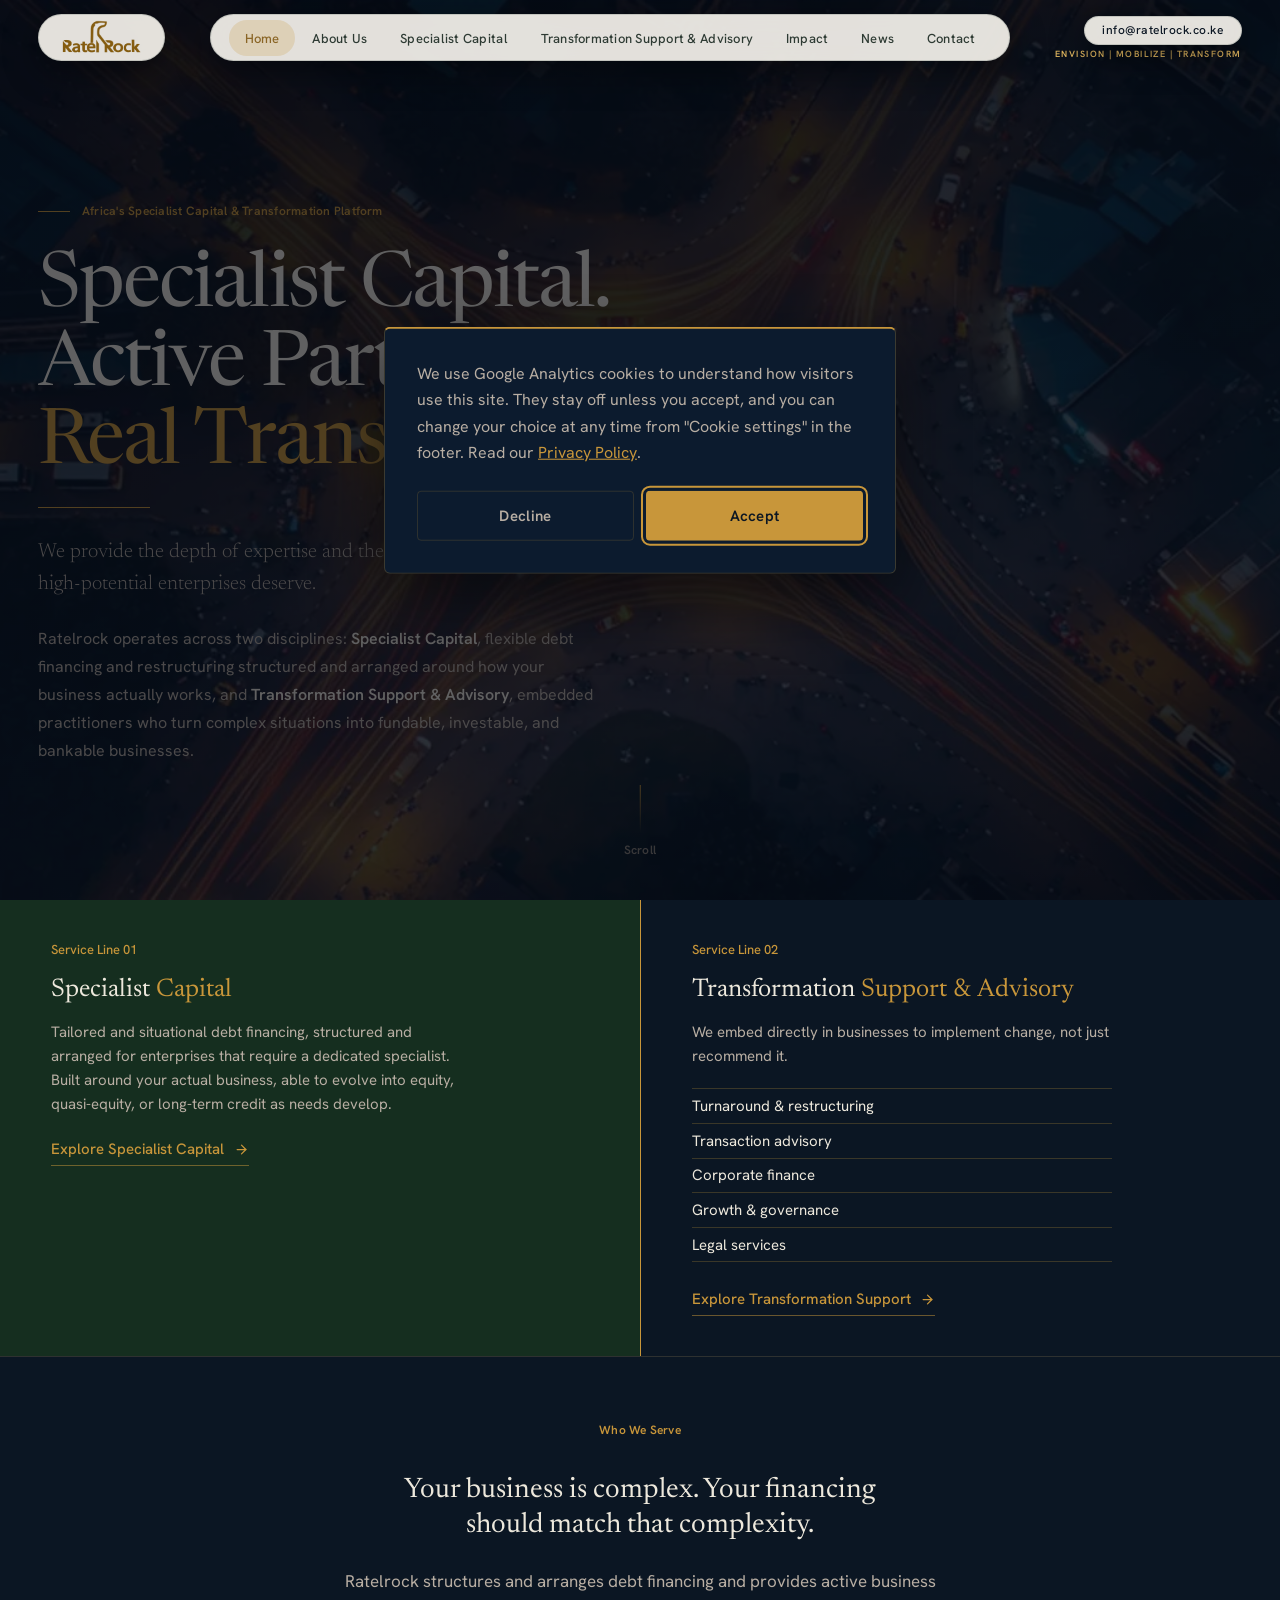
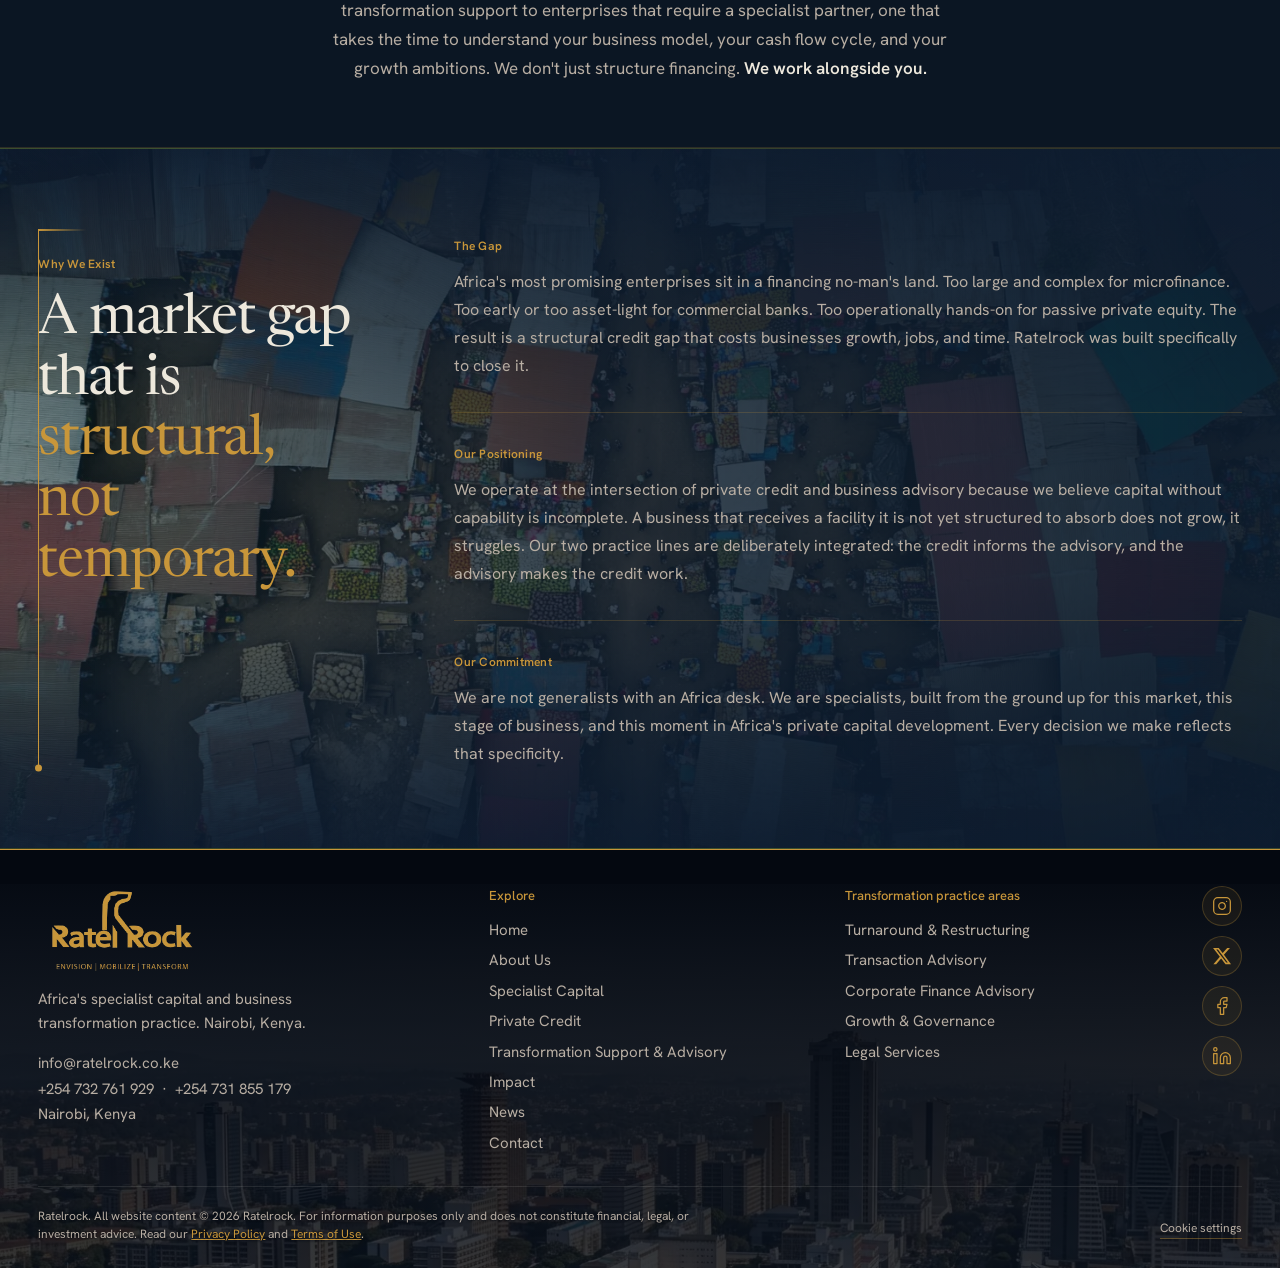
==== commit 71d8243f: "Footer: add Private Credit link on all pages Co-Authored-By: Claude Sonnet 5.5 <noreply@anthropic.co" ====
--- a/index.html
+++ b/index.html
@@ -361,6 +361,7 @@
             <li><a href="/">Home</a></li>
             <li><a href="/about">About Us</a></li>
             <li><a href="/special-capital">Specialist Capital</a></li>
+            <li><a href="/private-credit">Private Credit</a></li>
             <li><a href="/transformation-support-advisory">Transformation Support &amp; Advisory</a></li>
             <li><a href="/impact">Impact</a></li>
             <li><a href="/news">News</a></li>
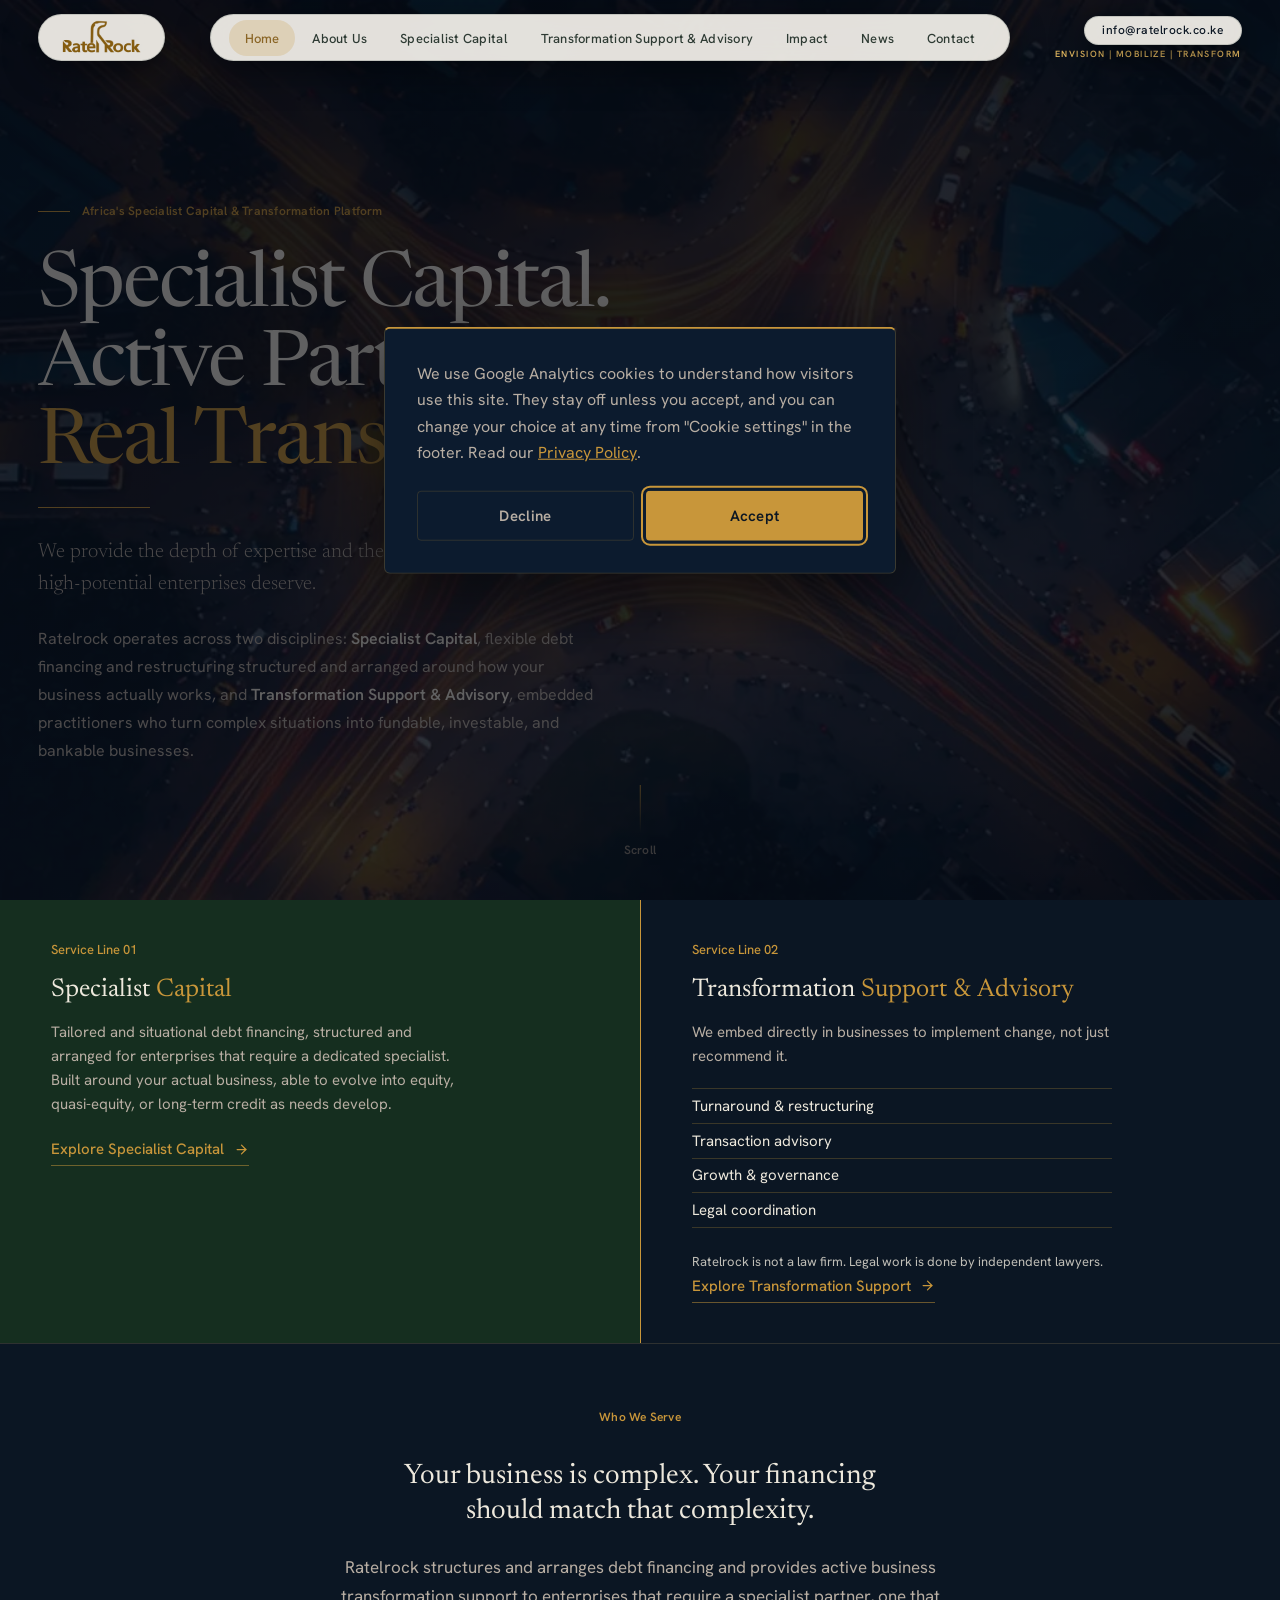
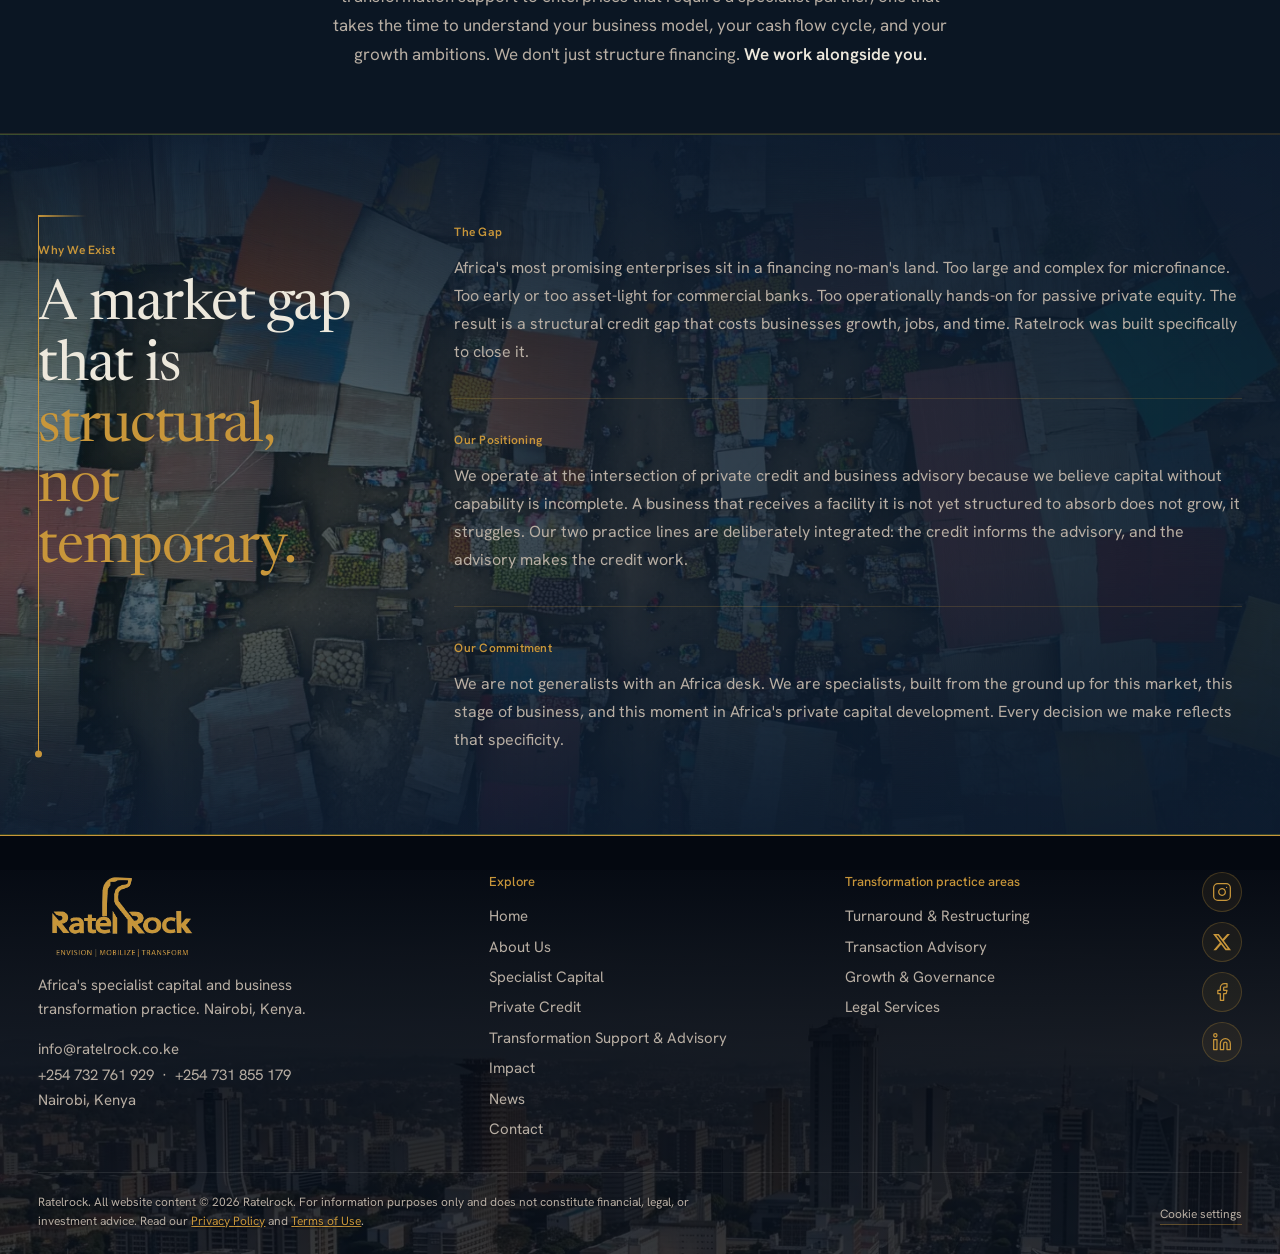
==== commit f82e931a: "Transformation: move Corporate Finance to Specialist Capital, tighten claims - Remove practice area " ====
--- a/index.html
+++ b/index.html
@@ -281,10 +281,10 @@
       <ul class="gateway__areas">
         <li>Turnaround &amp; restructuring</li>
         <li>Transaction advisory</li>
-        <li>Corporate finance</li>
         <li>Growth &amp; governance</li>
-        <li>Legal services</li>
+        <li>Legal coordination</li>
       </ul>
+      <p style="margin:0.9rem 0 0;font-size:0.8125rem;opacity:0.8;">Ratelrock is not a law firm. Legal work is done by independent lawyers.</p>
       <span class="gateway__cta">
         Explore Transformation Support
         <svg width="15" height="15" viewBox="0 0 24 24" fill="none" stroke="currentColor" stroke-width="2" stroke-linecap="round" stroke-linejoin="round" aria-hidden="true"><path d="M5 12h14"/><path d="m12 5 7 7-7 7"/></svg>
@@ -373,7 +373,6 @@
           <ul class="footer__list">
             <li><a href="/transformation-support-advisory#turnaround">Turnaround &amp; Restructuring</a></li>
             <li><a href="/transformation-support-advisory#transaction">Transaction Advisory</a></li>
-            <li><a href="/transformation-support-advisory#corporate-finance">Corporate Finance Advisory</a></li>
             <li><a href="/transformation-support-advisory#growth-governance">Growth &amp; Governance</a></li>
             <li><a href="/transformation-support-advisory#legal-services">Legal Services</a></li>
           </ul>
